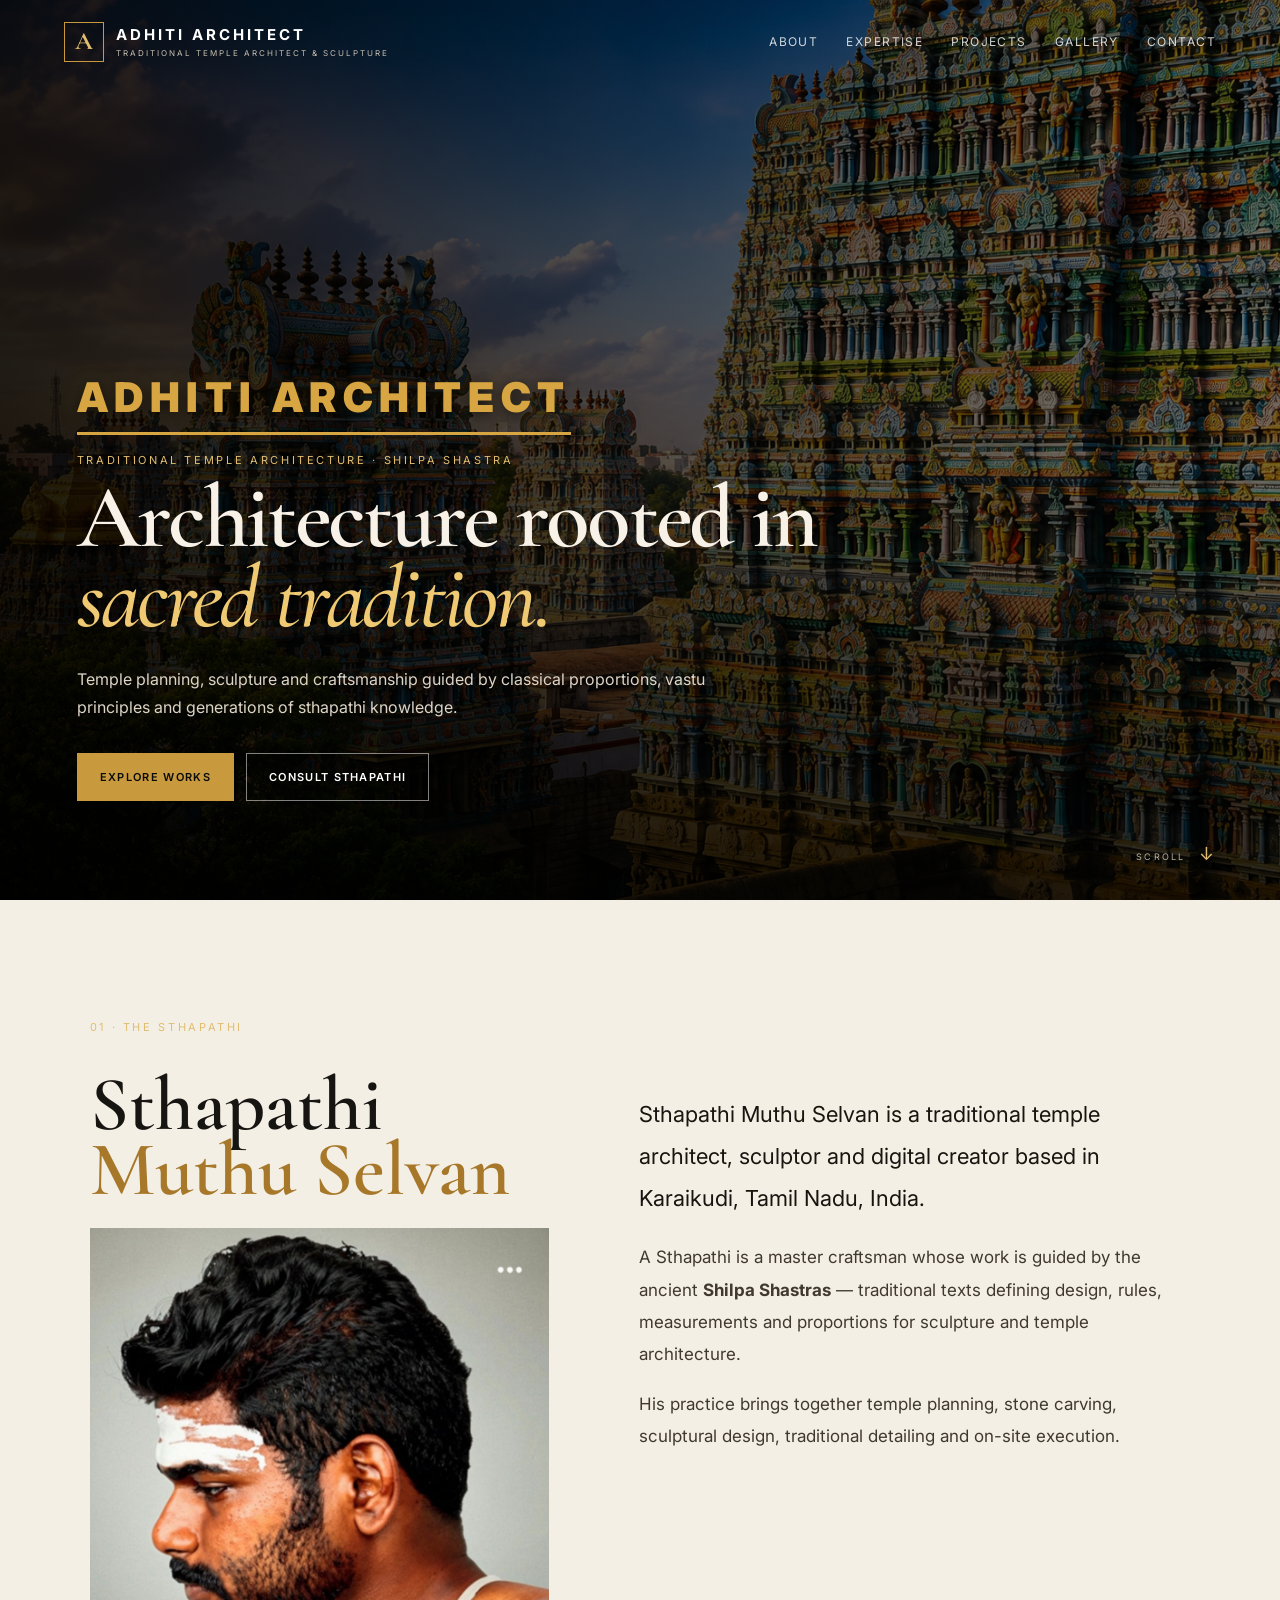
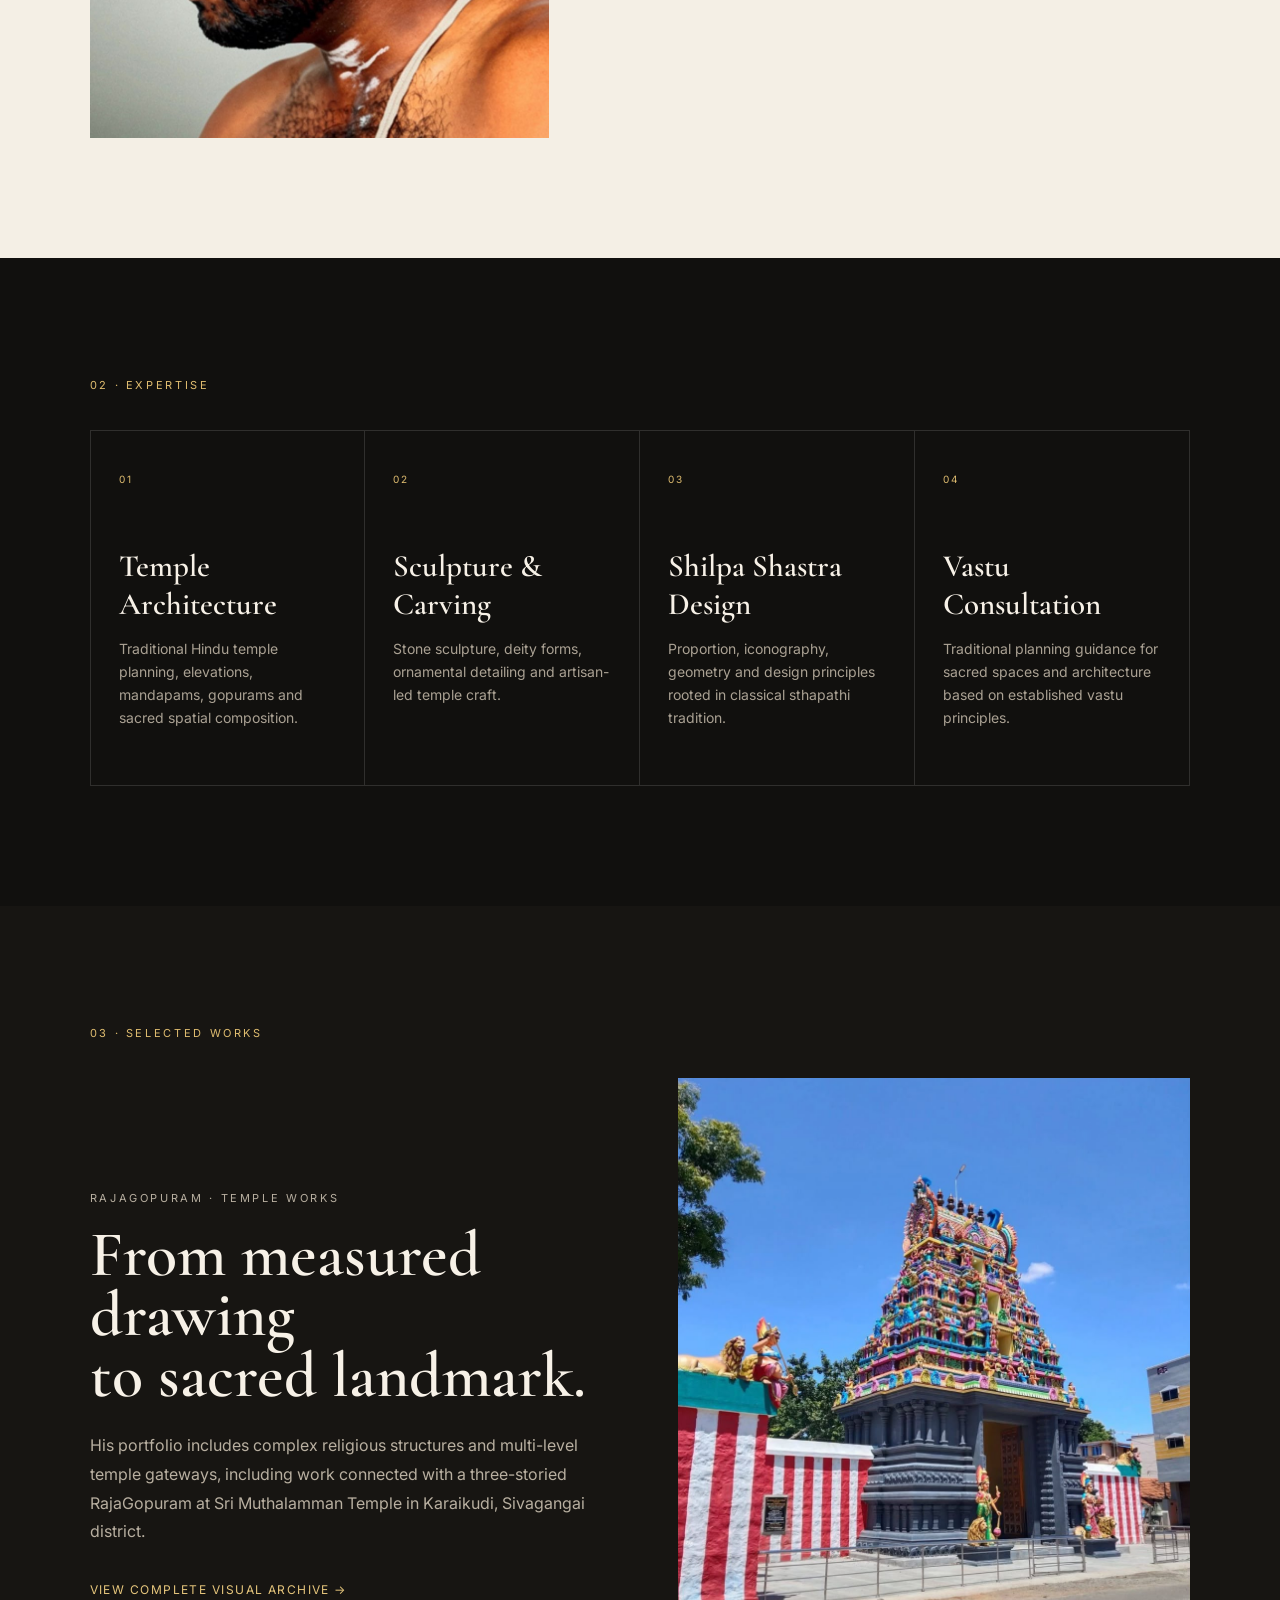
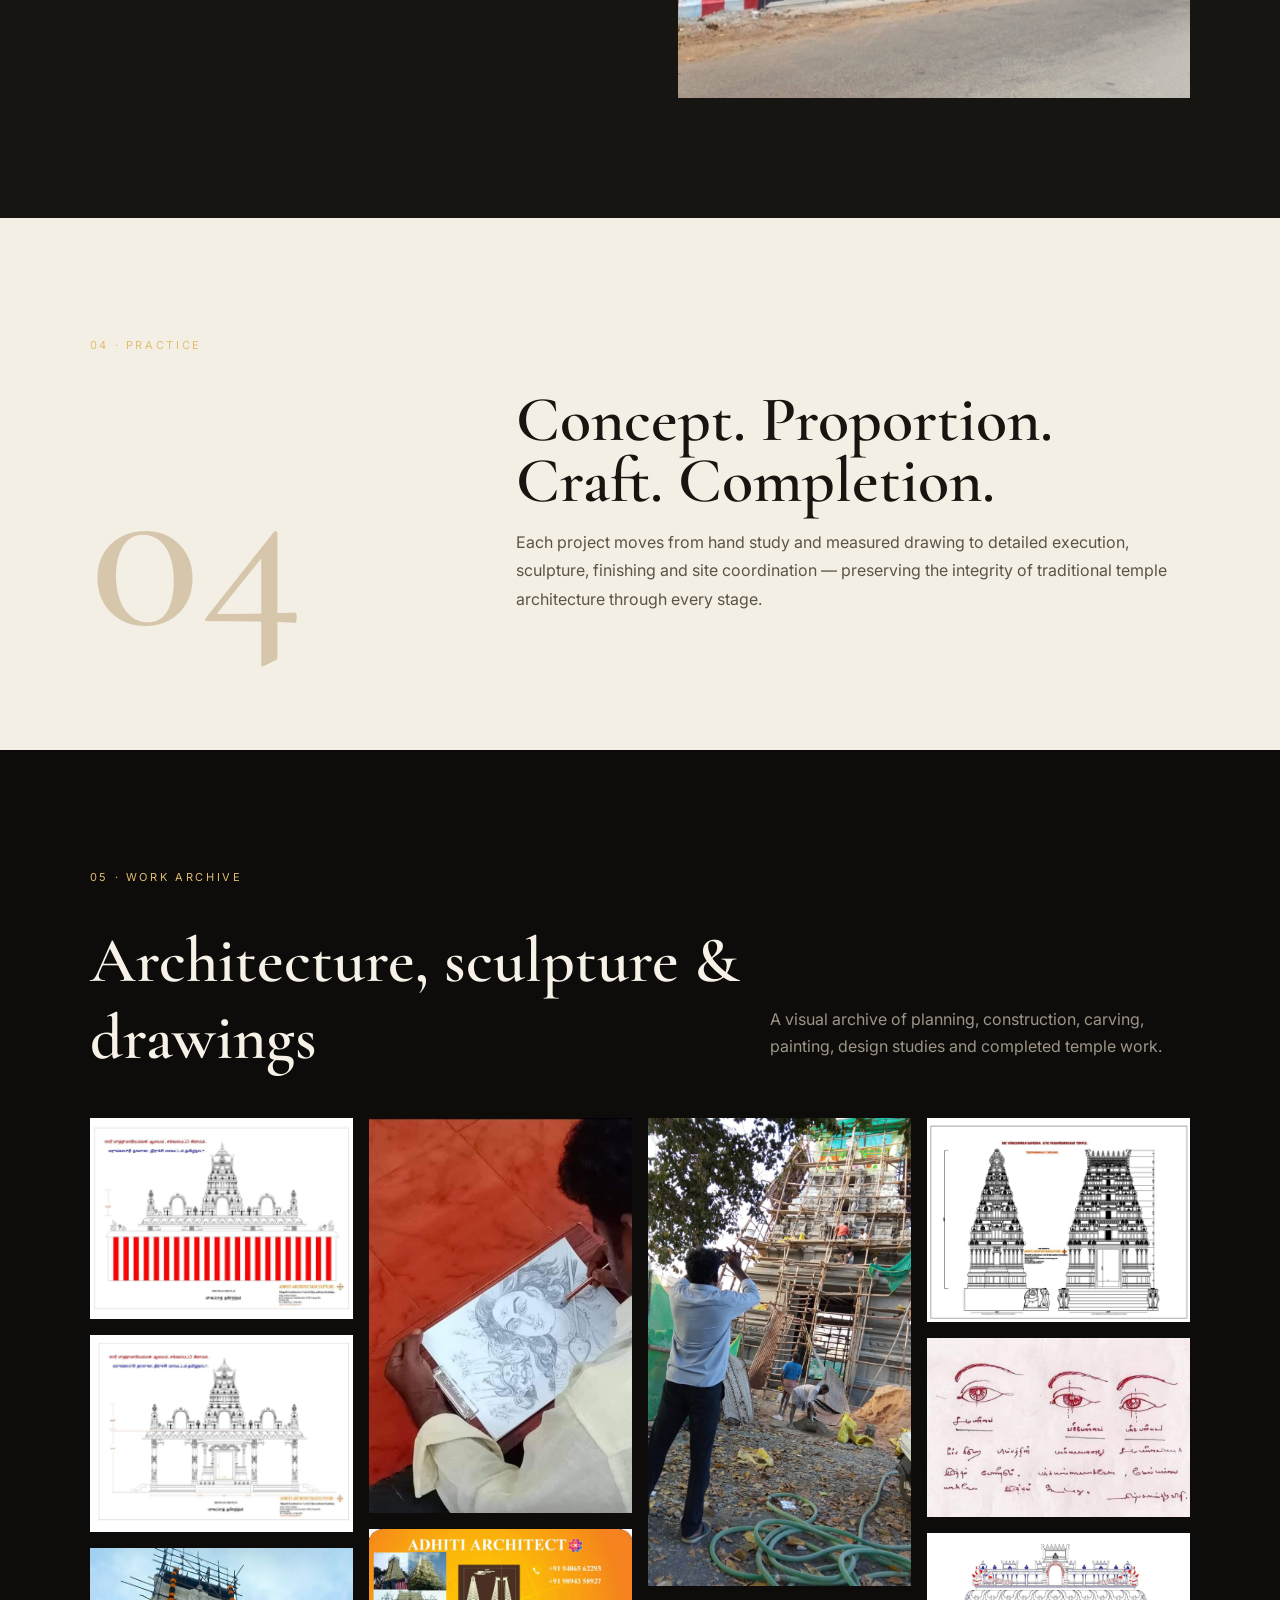
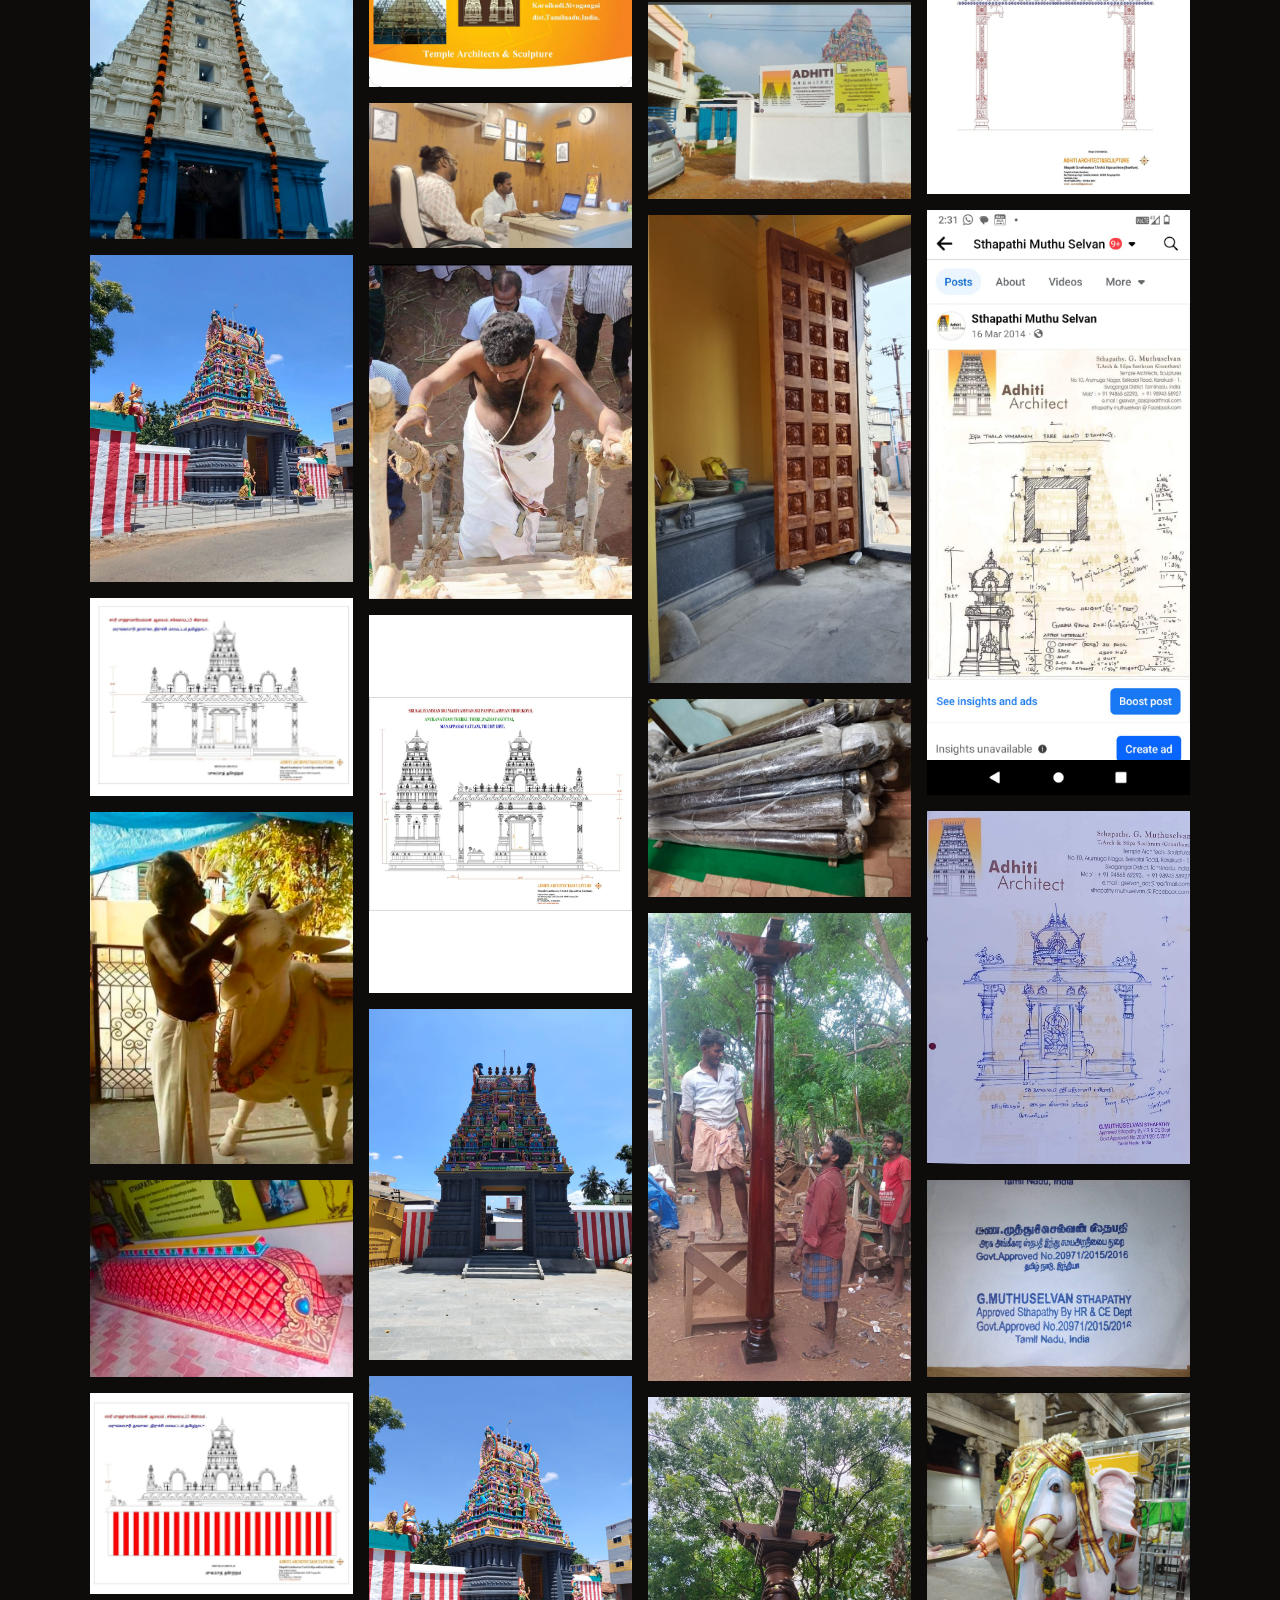
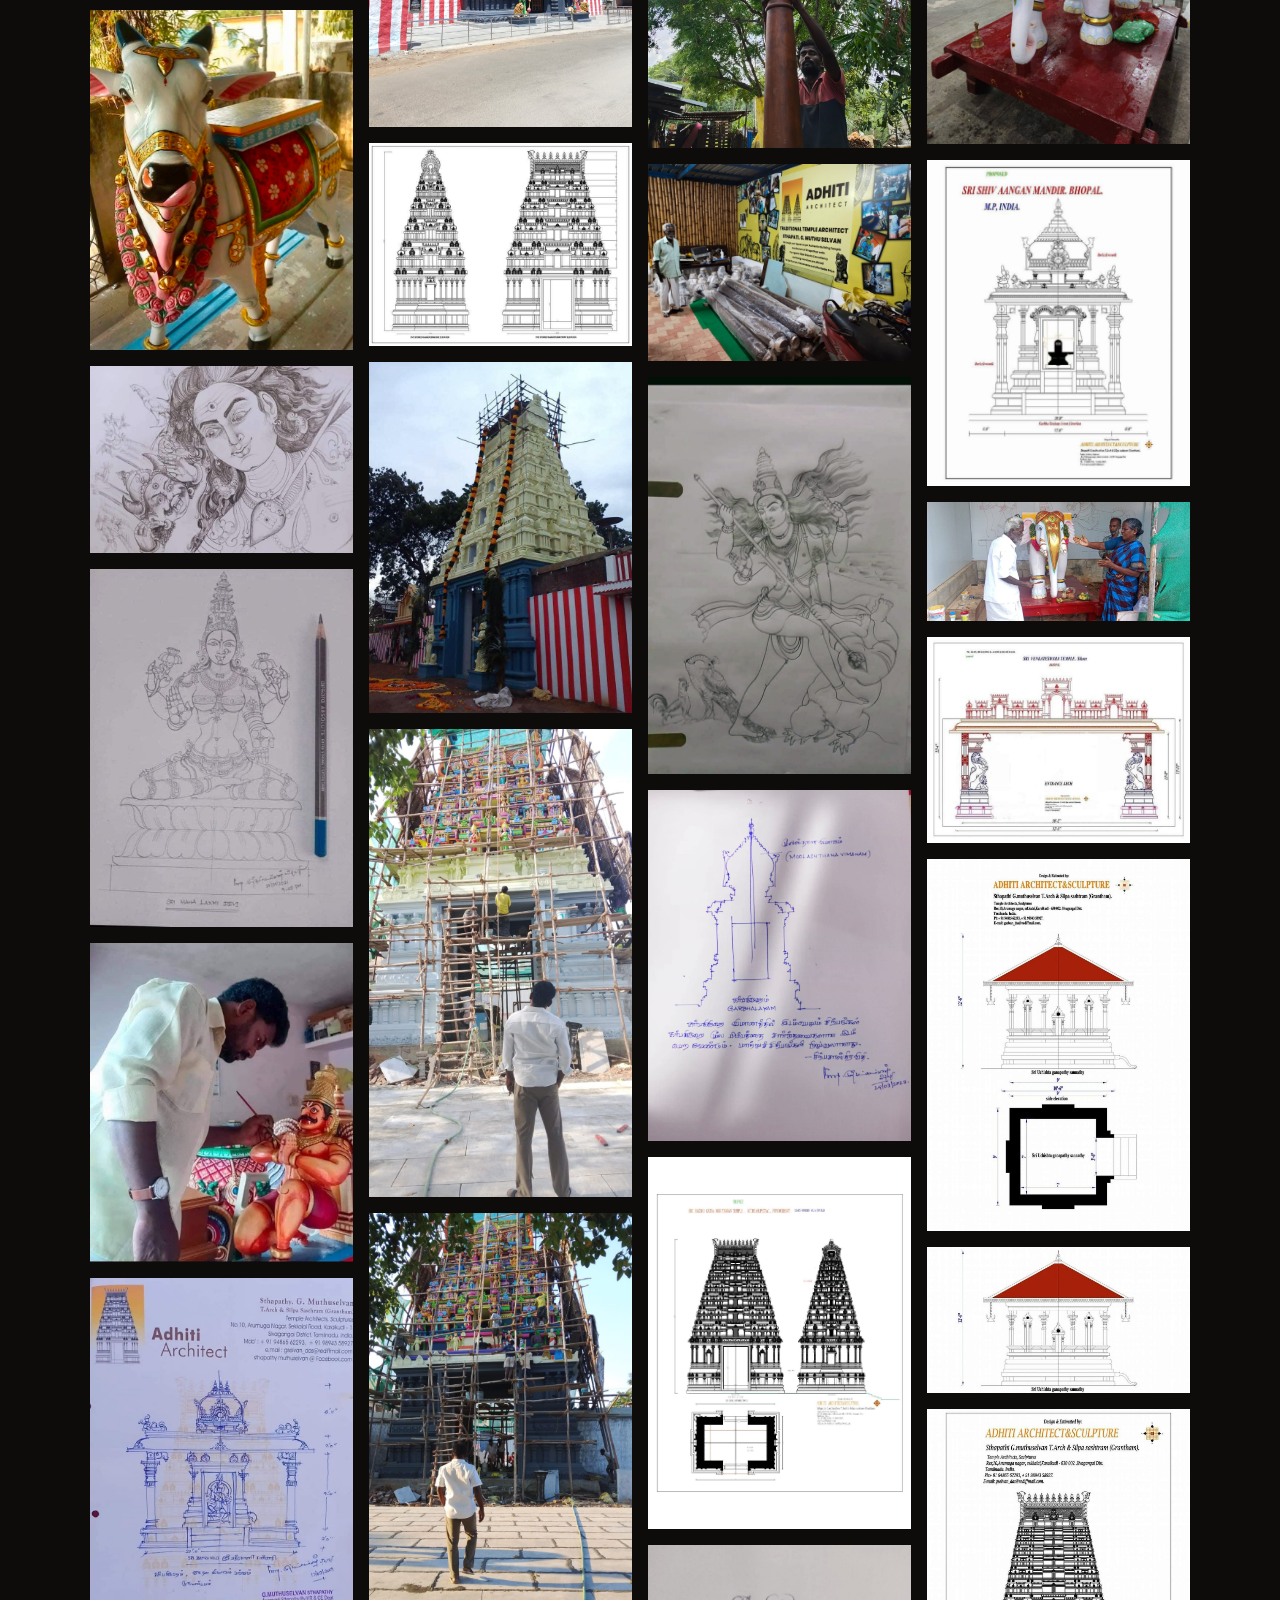
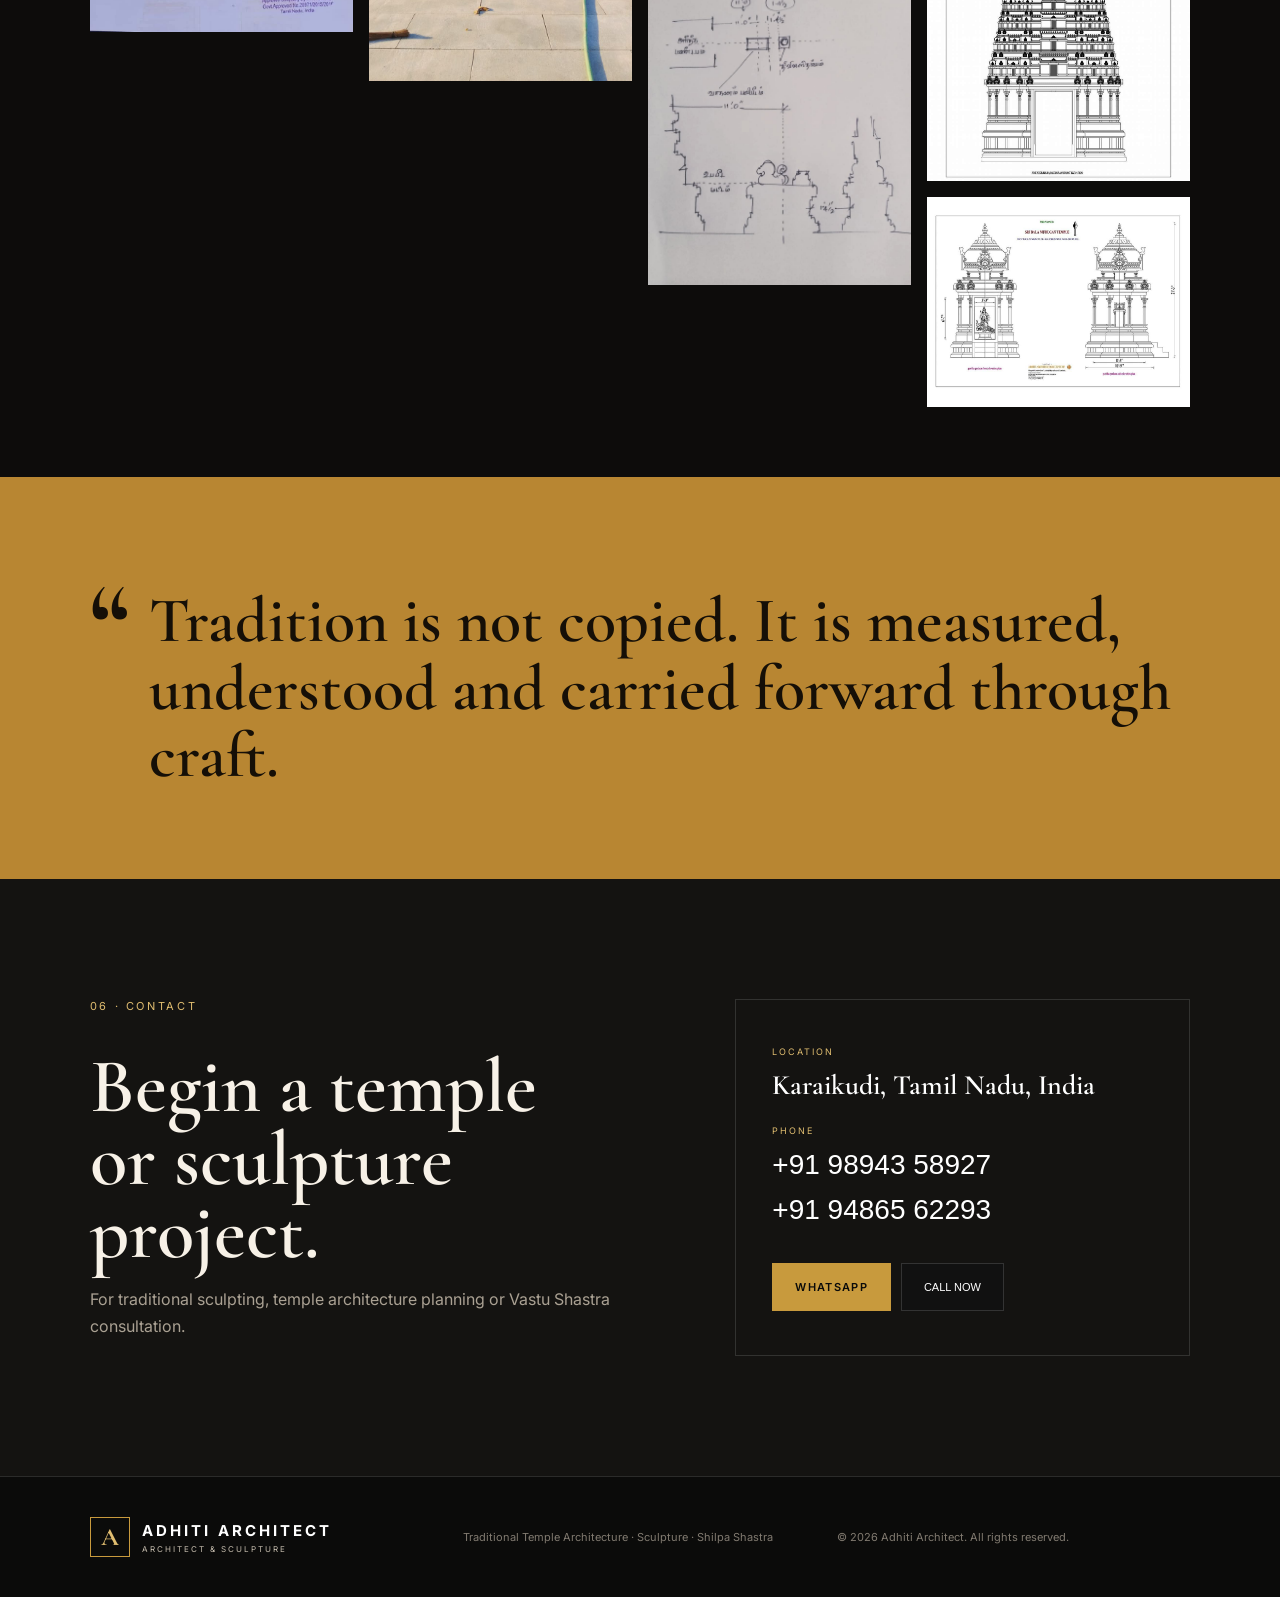
==== index.html @ 9173e00d "Update index.html" ====
<!DOCTYPE html>
<html lang="en">
<head><title>STHAPATHI MUTHUSELVAN | Traditional Temple Architect | Adhiti Architect</title>
  <meta charset="UTF-8" />
  <meta name="viewport" content="width=device-width, initial-scale=1.0" />
  <meta name="description" content="Sthapathi Muthu Selvan — traditional Hindu temple architecture, sculpture and Shilpa Shastra based design in Karaikudi, Tamil Nadu." />
  
  <link rel="preconnect" href="https://fonts.googleapis.com">
  <link rel="preconnect" href="https://fonts.gstatic.com" crossorigin>
  <link href="https://fonts.googleapis.com/css2?family=Cormorant+Garamond:wght@500;600;700&family=Inter:wght@400;500;600&display=swap" rel="stylesheet">
  <link rel="stylesheet" href="style.css" />
</head>
<body>
  <header class="nav" id="nav">
   <a class="brand" href="#home"><span class="brand-mark">A</span><span><b>ADHITI ARCHITECT</b><small>TRADITIONAL TEMPLE ARCHITECT & SCULPTURE</small></span></a>
    <button class="menu-btn" aria-label="Open menu">☰</button>
    <nav class="links">
      <a href="#about">About</a><a href="#expertise">Expertise</a><a href="#projects">Projects</a><a href="#gallery">Gallery</a><a href="#contact">Contact</a>
    </nav>
  </header>

  <main>
    <section class="hero" id="home">
      <div class="hero-shade"></div>
      <div class="hero-content reveal">
        <h1 class="hero-brand-title">ADHITI ARCHITECT</h1>
        <p class="eyebrow">Traditional Temple Architecture · Shilpa Shastra</p>
        <h1>Architecture rooted in<br><em>sacred tradition.</em></h1>
        <p class="hero-copy">Temple planning, sculpture and craftsmanship guided by classical proportions, vastu principles and generations of sthapathi knowledge.</p>
        <div class="hero-actions"><a class="btn gold" href="#projects">Explore Works</a><a class="btn ghost" href="#contact">Consult Sthapathi</a></div>
      </div>
      <div class="scroll">SCROLL <span>↓</span></div>
    </section>

    <section class="intro section" id="about">
      <div class="section-kicker">01 · The Sthapathi</div>
      <div class="intro-grid">
       <div>
  <h2>Sthapathi<br><span>Muthu Selvan</span></h2>
  <img class="sthapathi-photo" src="assets/images/muthu-selvan.jpg.jpeg" alt="Sthapathi Muthu Selvan">
</div>
        <div class="prose"><p>Sthapathi Muthu Selvan is a traditional temple architect, sculptor and digital creator based in Karaikudi, Tamil Nadu, India.</p><p>A Sthapathi is a master craftsman whose work is guided by the ancient <strong>Shilpa Shastras</strong> — traditional texts defining design, rules, measurements and proportions for sculpture and temple architecture.</p><p>His practice brings together temple planning, stone carving, sculptural design, traditional detailing and on-site execution.</p></div>
      </div>
    </section>

    <section class="expertise section" id="expertise">
      <div class="section-kicker">02 · Expertise</div>
      <div class="cards">
        <article><span>01</span><h3>Temple Architecture</h3><p>Traditional Hindu temple planning, elevations, mandapams, gopurams and sacred spatial composition.</p></article>
        <article><span>02</span><h3>Sculpture & Carving</h3><p>Stone sculpture, deity forms, ornamental detailing and artisan-led temple craft.</p></article>
        <article><span>03</span><h3>Shilpa Shastra Design</h3><p>Proportion, iconography, geometry and design principles rooted in classical sthapathi tradition.</p></article>
        <article><span>04</span><h3>Vastu Consultation</h3><p>Traditional planning guidance for sacred spaces and architecture based on established vastu principles.</p></article>
      </div>
    </section>

    <section class="featured section" id="projects">
      <div class="section-kicker">03 · Selected Works</div>
      <div class="feature-grid">
        <div class="feature-copy reveal"><p class="tag">RAJAGOPURAM · TEMPLE WORKS</p><h2>From measured drawing<br>to sacred landmark.</h2><p>His portfolio includes complex religious structures and multi-level temple gateways, including work connected with a three-storied RajaGopuram at Sri Muthalamman Temple in Karaikudi, Sivagangai district.</p><a href="#gallery" class="text-link">View complete visual archive →</a></div>
        <div class="feature-image reveal">
  <img src="assets/images/work/WhatsApp%20Image%202026-08-15%20at%2010.54.47%20AM.jpeg"
       alt="Completed temple gopuram project"
       loading="lazy">
</div>
      </div>
    </section>

    <section class="process section">
      <div class="section-kicker">04 · Practice</div>
      <div class="process-grid">
        <div class="big-number">04</div>
        <div><h2>Concept. Proportion.<br>Craft. Completion.</h2><p>Each project moves from hand study and measured drawing to detailed execution, sculpture, finishing and site coordination — preserving the integrity of traditional temple architecture through every stage.</p></div>
      </div>
    </section>

    <section class="gallery section" id="gallery">
      <div class="gallery-head"><div><div class="section-kicker">05 · Work Archive</div><h2>Architecture, sculpture & drawings</h2></div><p>A visual archive of planning, construction, carving, painting, design studies and completed temple work.</p></div>

      <div class="masonry" id="galleryGrid"></div>
    </section>

    <section class="quote section"><div class="quote-inner"><span>“</span><p>Tradition is not copied. It is measured, understood and carried forward through craft.</p></div></section>

    <section class="contact section" id="contact">
      <div class="contact-grid">
        <div><div class="section-kicker">06 · Contact</div><h2>Begin a temple<br>or sculpture project.</h2><p>For traditional sculpting, temple architecture planning or Vastu Shastra consultation.</p></div>
        <div class="contact-card"><small>LOCATION</small><strong>Karaikudi, Tamil Nadu, India</strong><small>PHONE</small><a href="tel:+919894358927">+91 98943 58927</a><a href="tel:+919486562293">+91 94865 62293</a><div class="contact-actions"><a class="btn gold" href="https://wa.me/919894358927" target="_blank" rel="noopener">WhatsApp</a><a class="btn dark" href="tel:+919894358927">Call Now</a></div></div>
      </div>
    </section>
  </main>

  <footer><div class="brand footer-brand"><span class="brand-mark">A</span><span><b>ADHITI ARCHITECT</b><small>ARCHITECT & SCULPTURE</small></span></div><p>Traditional Temple Architecture · Sculpture · Shilpa Shastra</p><p>© <span id="year"></span> Adhiti Architect. All rights reserved.</p></footer>

  <div class="lightbox" id="lightbox"><button aria-label="Close">×</button><img alt="Expanded project image"></div>
  <script src="custom-images.js"></script>
  <script src="script.js"></script>
</body>
</html>
---- style.css ----
:root{--ink:#0b0b0a;--paper:#f4efe5;--gold:#c89a3d;--gold2:#e0bd70;--muted:#a9a08f;--line:rgba(255,255,255,.13)}*{box-sizing:border-box}html{scroll-behavior:smooth}body{margin:0;background:var(--ink);color:#f7f1e7;font-family:Inter,Arial,sans-serif}.nav{position:fixed;z-index:50;top:0;left:0;right:0;height:84px;display:flex;align-items:center;justify-content:space-between;padding:0 5vw;border-bottom:1px solid transparent;transition:.35s}.nav.scrolled{height:70px;background:rgba(8,8,7,.92);backdrop-filter:blur(14px);border-color:var(--line)}.brand{display:flex;gap:12px;align-items:center;text-decoration:none;color:white}.brand-mark{display:grid;place-items:center;width:40px;height:40px;border:1px solid var(--gold);color:var(--gold2);font:700 25px/1 'Cormorant Garamond',serif}.brand b{display:block;letter-spacing:.2em;font-size:15px}.brand small{display:block;font-size:8px;letter-spacing:.25em;color:#c7beaf;margin-top:4px}.links{display:flex;gap:28px}.links a{color:white;text-decoration:none;font-size:12px;letter-spacing:.12em;text-transform:uppercase;opacity:.8}.links a:hover{color:var(--gold2);opacity:1}.menu-btn{display:none;background:none;border:0;color:#fff;font-size:24px}.hero{height:100vh;min-height:680px;position:relative;display:flex;align-items:flex-end;background:url('assets/images/hero-temple.png') center 45%/cover no-repeat}.hero-shade{position:absolute;inset:0;background:linear-gradient(90deg,rgba(0,0,0,.78) 0%,rgba(0,0,0,.42) 48%,rgba(0,0,0,.12) 100%),linear-gradient(0deg,rgba(0,0,0,.65),transparent 45%)}.hero-content{position:relative;z-index:2;width:min(860px,90%);margin:0 0 11vh 6vw}.eyebrow,.section-kicker,.tag{font-size:11px;letter-spacing:.24em;text-transform:uppercase;color:var(--gold2)}h1,h2,h3{font-family:'Cormorant Garamond',Georgia,serif;margin:0;font-weight:600}h1{font-size:clamp(56px,7vw,112px);line-height:.9;letter-spacing:-.03em}h1 em{font-weight:500;color:#f0c973} .hero-copy{max-width:680px;color:#ddd4c7;font-size:16px;line-height:1.75;margin:26px 0 32px}.hero-actions{display:flex;gap:12px;flex-wrap:wrap}.btn{display:inline-flex;align-items:center;justify-content:center;min-height:48px;padding:0 22px;text-decoration:none;text-transform:uppercase;letter-spacing:.12em;font-size:11px;font-weight:600;border:1px solid transparent}.gold{background:var(--gold);color:#0b0b0a}.ghost{border-color:rgba(255,255,255,.5);color:white}.dark{background:#111;color:white;border-color:#333}.scroll{position:absolute;z-index:2;right:5vw;bottom:4vh;font-size:9px;letter-spacing:.25em;color:#b9b0a1}.scroll span{color:var(--gold2);font-size:18px;margin-left:8px}.section{padding:120px 7vw}.section-kicker{margin-bottom:38px}.intro{background:var(--paper);color:#171512}.intro-grid{display:grid;grid-template-columns:1fr 1.2fr;gap:7vw}.intro h2{font-size:clamp(50px,6vw,92px);line-height:.85}.intro h2 span{color:#a7782a}.prose{font-size:17px;line-height:1.9;color:#40392f}.prose p:first-child{font-size:22px;color:#18140f}.expertise{background:#11100e}.cards{display:grid;grid-template-columns:repeat(4,1fr);border:1px solid var(--line)}.cards article{padding:36px 28px 42px;border-right:1px solid var(--line);min-height:275px}.cards article:last-child{border-right:0}.cards span{font-size:10px;color:var(--gold2);letter-spacing:.2em}.cards h3{font-size:31px;margin:60px 0 14px}.cards p{color:#aaa193;line-height:1.65;font-size:14px}.featured{background:#171512}.feature-grid{display:grid;grid-template-columns:1fr 1fr;align-items:center;gap:6vw}.feature-copy h2{font-size:clamp(48px,5vw,76px);line-height:.95;margin:16px 0 24px}.feature-copy p{color:#b8afa0;line-height:1.8;max-width:580px}.text-link{display:inline-block;color:#e6c67c;text-decoration:none;margin-top:20px;font-size:12px;letter-spacing:.12em;text-transform:uppercase}.feature-image img{display:block;width:100%;height:620px;object-fit:cover}.process{background:var(--paper);color:#181511}.process-grid{display:grid;grid-template-columns:.7fr 1.3fr;align-items:end;gap:5vw}.big-number{font:500 clamp(140px,18vw,320px)/.7 'Cormorant Garamond',serif;color:#d6c7ac}.process h2{font-size:clamp(48px,5vw,78px);line-height:.95}.process p{font-size:16px;line-height:1.8;color:#5c5347;max-width:720px}.gallery{background:#0d0c0b;padding-bottom:70px}.gallery-head{display:flex;justify-content:space-between;align-items:end;gap:30px;margin-bottom:42px}.gallery-head h2{font-size:clamp(42px,5vw,72px)}.gallery-head>p{max-width:420px;color:#9e9587;line-height:1.7}.masonry{columns:4 260px;column-gap:16px}.tile{position:relative;margin:0 0 16px;break-inside:avoid;overflow:hidden;background:#1b1916;cursor:zoom-in}.tile img{width:100%;display:block;transition:transform .5s,filter .5s}.tile:hover img{transform:scale(1.03);filter:brightness(.82)}.tile::after{content:'VIEW';position:absolute;left:18px;bottom:16px;font-size:9px;letter-spacing:.2em;color:white;opacity:0;transition:.3s}.tile:hover::after{opacity:1}.quote{background:#b88632;color:#150f07;padding-top:90px;padding-bottom:90px}.quote-inner{max-width:1100px;margin:auto;display:flex;gap:20px;align-items:flex-start}.quote span{font:700 110px/1 'Cormorant Garamond',serif}.quote p{font:600 clamp(36px,5vw,72px)/1.05 'Cormorant Garamond',serif;margin:20px 0 0}.contact{background:#141311}.contact-grid{display:grid;grid-template-columns:1.1fr .9fr;gap:7vw}.contact h2{font-size:clamp(48px,6vw,84px);line-height:.95}.contact p{color:#aaa193;line-height:1.7}.contact-card{border:1px solid var(--line);padding:36px;display:flex;flex-direction:column;gap:12px}.contact-card small{font-size:9px;letter-spacing:.22em;color:var(--gold2);margin-top:10px}.contact-card strong,.contact-card a:not(.btn){font:600 28px/1.2 'Cormorant Garamond',serif;color:white;text-decoration:none}.contact-actions{display:flex;gap:10px;margin-top:24px;flex-wrap:wrap}footer{padding:40px 7vw;border-top:1px solid var(--line);display:grid;grid-template-columns:1fr 1fr 1fr;align-items:center;gap:20px;color:#817a70;font-size:11px}.footer-brand{color:white}.lightbox{position:fixed;inset:0;z-index:100;background:rgba(0,0,0,.95);display:none;align-items:center;justify-content:center;padding:5vh 5vw}.lightbox.open{display:flex}.lightbox img{max-width:94vw;max-height:90vh;object-fit:contain}.lightbox button{position:absolute;right:25px;top:15px;background:0;border:0;color:#fff;font-size:40px;cursor:pointer}.reveal{opacity:0;transform:translateY(24px);transition:.8s ease}.reveal.in{opacity:1;transform:none}@media(max-width:900px){.links{display:none;position:absolute;top:70px;left:0;right:0;background:#0c0b0a;padding:24px 6vw;flex-direction:column}.links.open{display:flex}.menu-btn{display:block}.hero-content{margin-bottom:12vh}.intro-grid,.feature-grid,.process-grid,.contact-grid{grid-template-columns:1fr}.cards{grid-template-columns:1fr 1fr}.cards article:nth-child(2){border-right:0}.feature-image img{height:500px}.gallery-head{display:block}.gallery-head>p{margin-top:18px}footer{grid-template-columns:1fr;text-align:left}}@media(max-width:580px){.section{padding:88px 6vw}.nav{padding:0 6vw}.hero{min-height:640px;background-position:center}.hero-content{margin-left:6vw}.hero-copy{font-size:14px}.cards{grid-template-columns:1fr}.cards article{border-right:0;border-bottom:1px solid var(--line);min-height:220px}.cards h3{margin-top:36px}.feature-image img{height:420px}.masonry{columns:2 140px}.contact-card strong,.contact-card a:not(.btn){font-size:23px}}

/* Easy gallery photo uploader */
.gallery-upload-panel{margin:0 0 28px;padding:22px;border:1px solid rgba(190,145,64,.3);background:rgba(255,255,255,.03);display:flex;gap:20px;align-items:center;flex-wrap:wrap}
.gallery-upload-panel p{margin:0;max-width:760px;font-size:13px;line-height:1.6;opacity:.72}
.gallery-upload-panel code{color:#d7ad62}
.upload-btn{cursor:pointer;white-space:nowrap}
.hero {
  background-image:
    linear-gradient(rgba(0,0,0,.45), rgba(0,0,0,.45)),
    url("assets/images/a_wide_ultra_detailed_architectural_scene_of_a_so.png") !important;

  background-size: cover !important;
  background-position: center !important;
  background-repeat: no-repeat !important;
}
.hero-content .hero-brand-title {
  display: block !important;

  font-family: Inter, Arial, sans-serif !important;
  font-size: clamp(30px, 3.2vw, 52px) !important;
  font-weight: 900 !important;

  line-height: 1 !important;
  letter-spacing: 0.16em !important;

  color: #d7a642 !important;

  margin: 0 0 18px 0 !important;
  padding: 0 0 14px 0 !important;

  width: fit-content !important;

  border-bottom: 3px solid #d7a642 !important;

  text-transform: uppercase !important;

  text-shadow:
    0 3px 15px rgba(0,0,0,.8),
    0 0 25px rgba(215,166,66,.20) !important;
}
.sthapathi-photo {
    display: block;
    width: 100%;
    max-width: 660px;
    height: 510px;
    object-fit: cover;
    object-position: center 25%;
    margin-top: 25px;
    border-radius: 0;
}
.contact-card a[href^="tel:"] {
    font-family: Arial, sans-serif !important;
    font-style: normal !important;
    font-weight: 500 !important;
    letter-spacing: 0 !important;
}
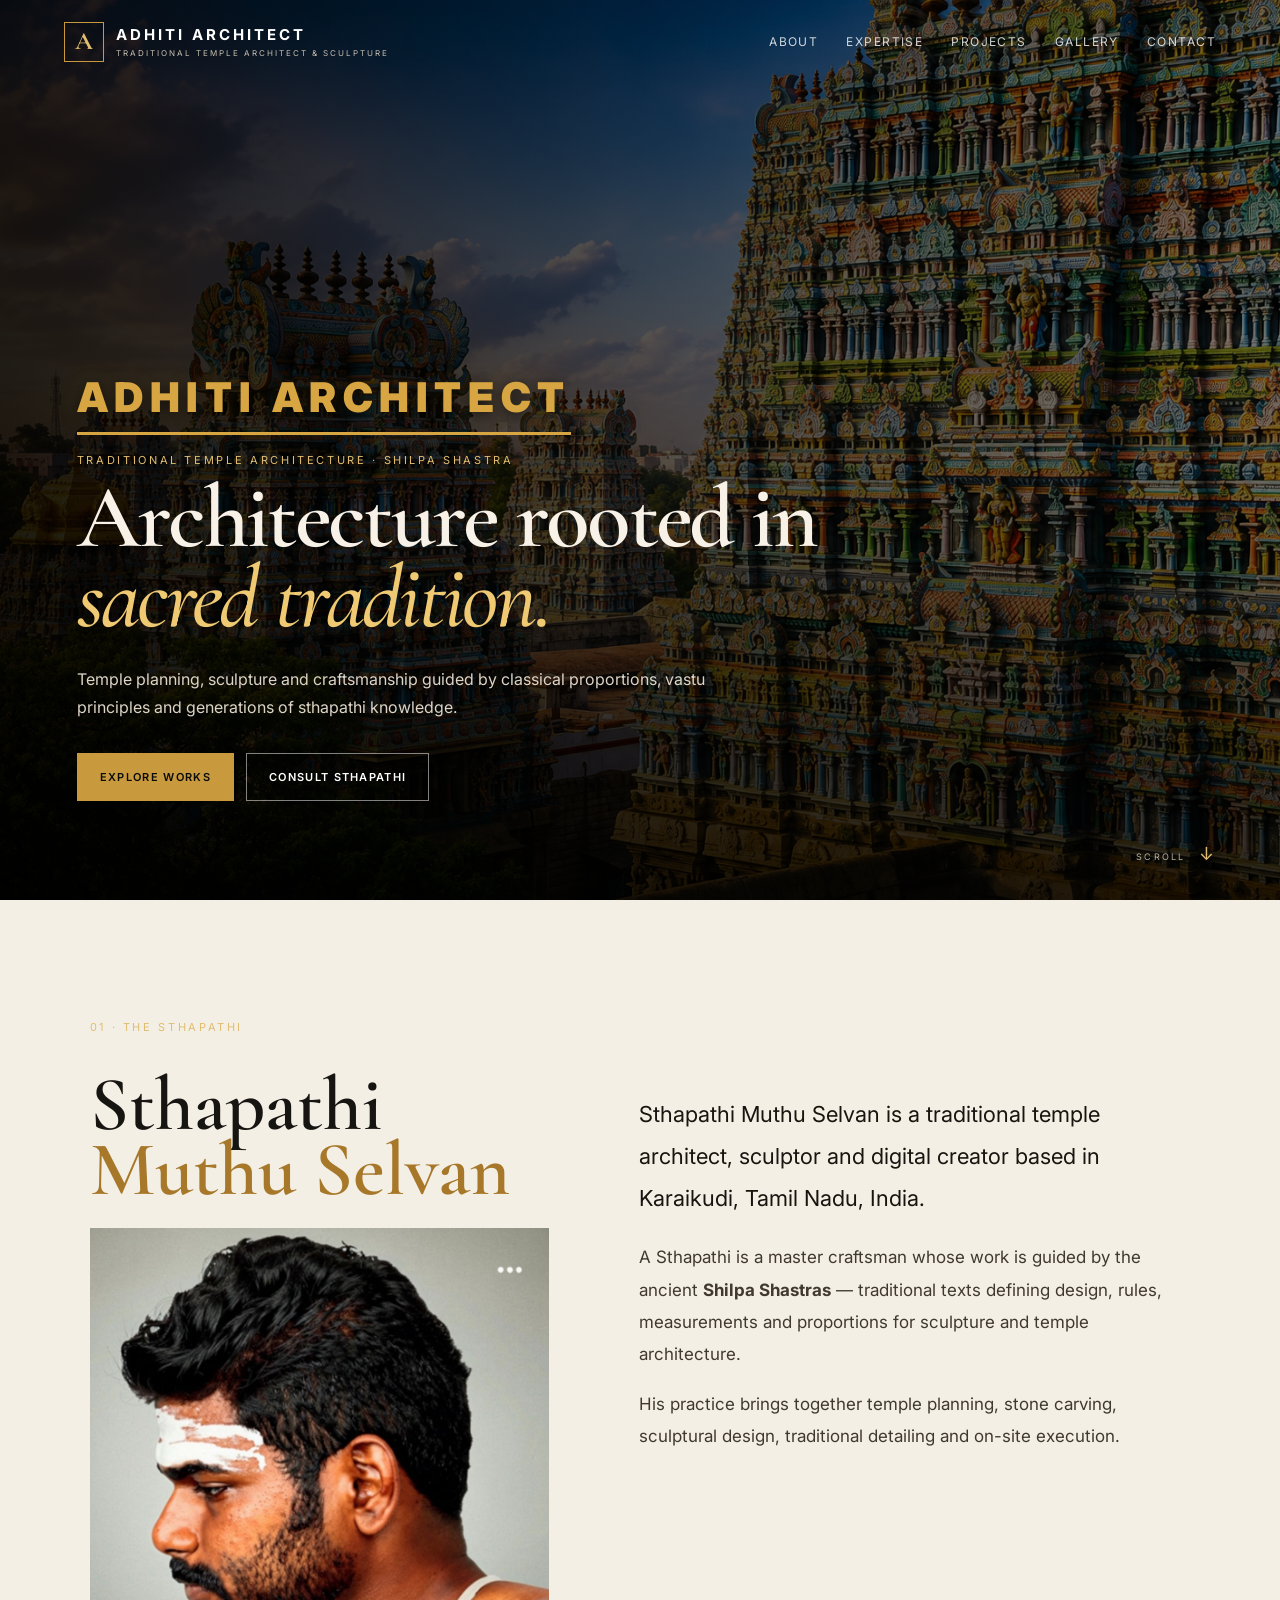
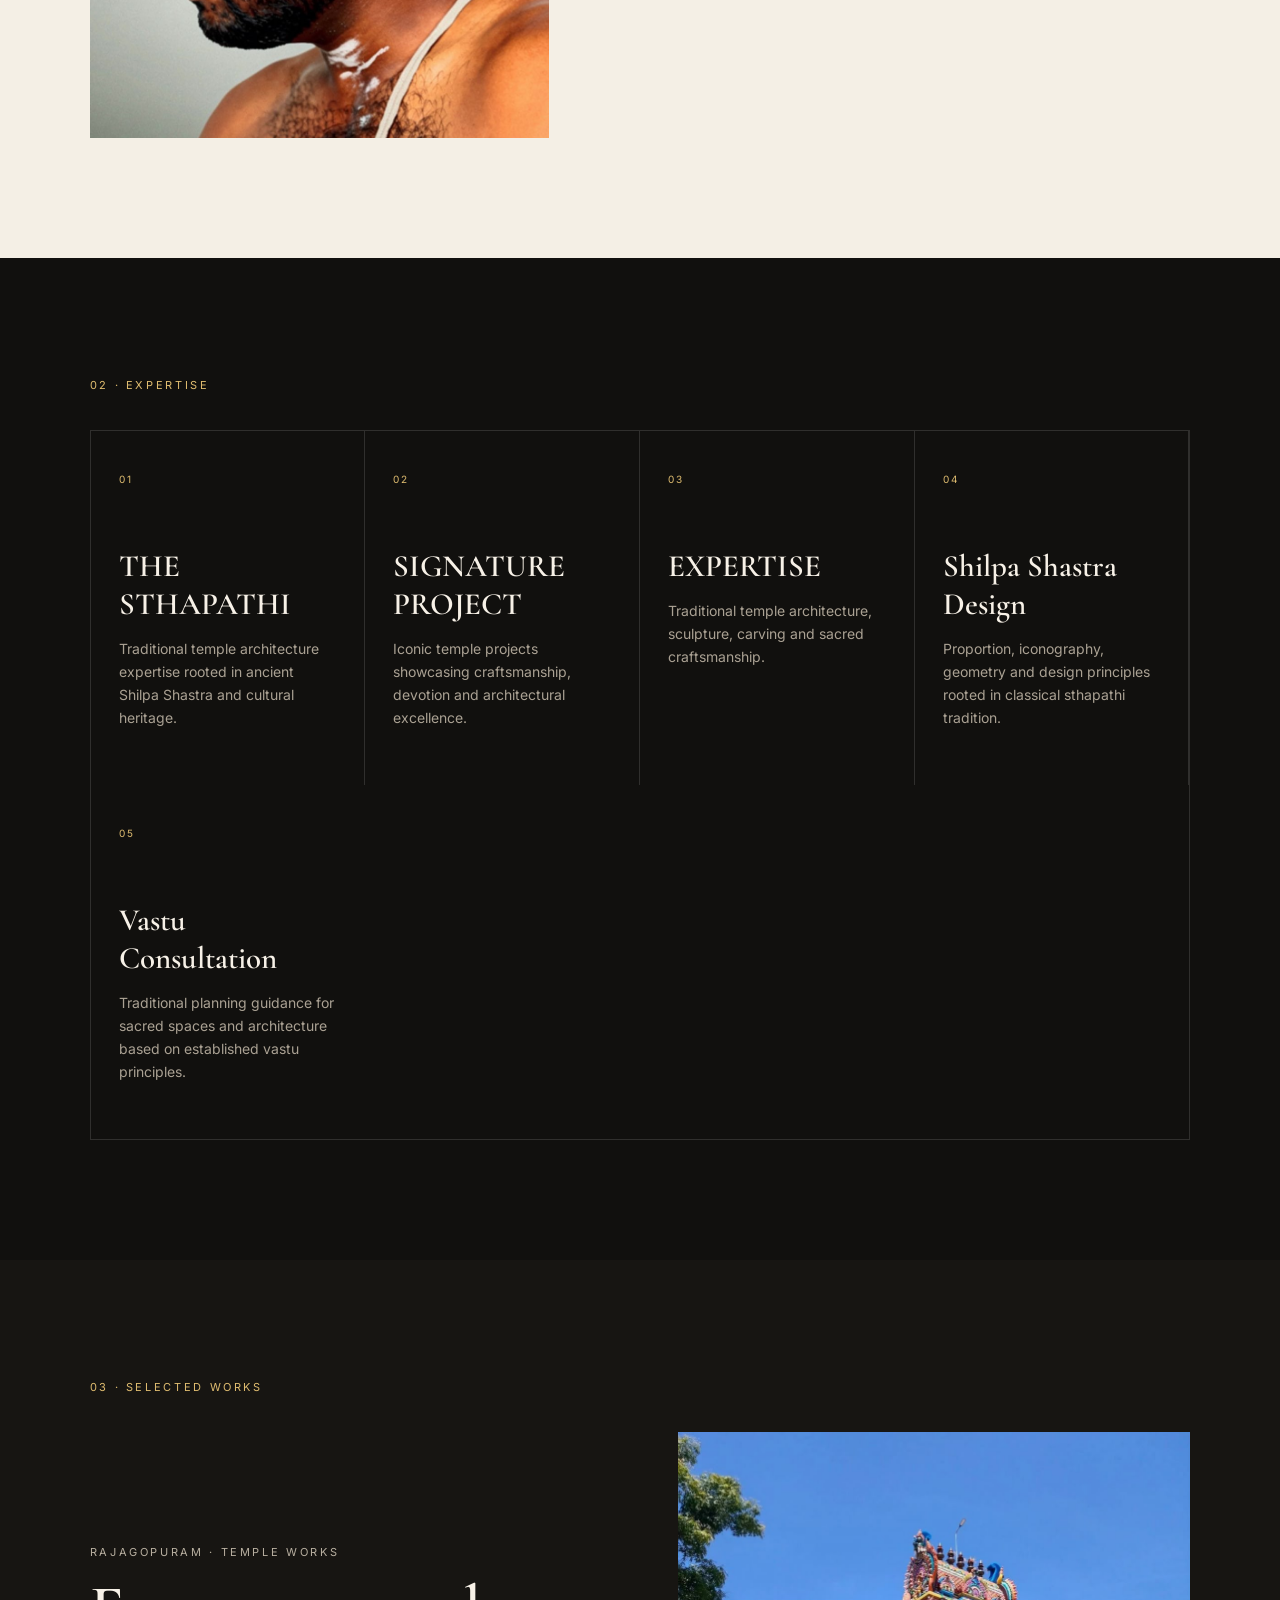
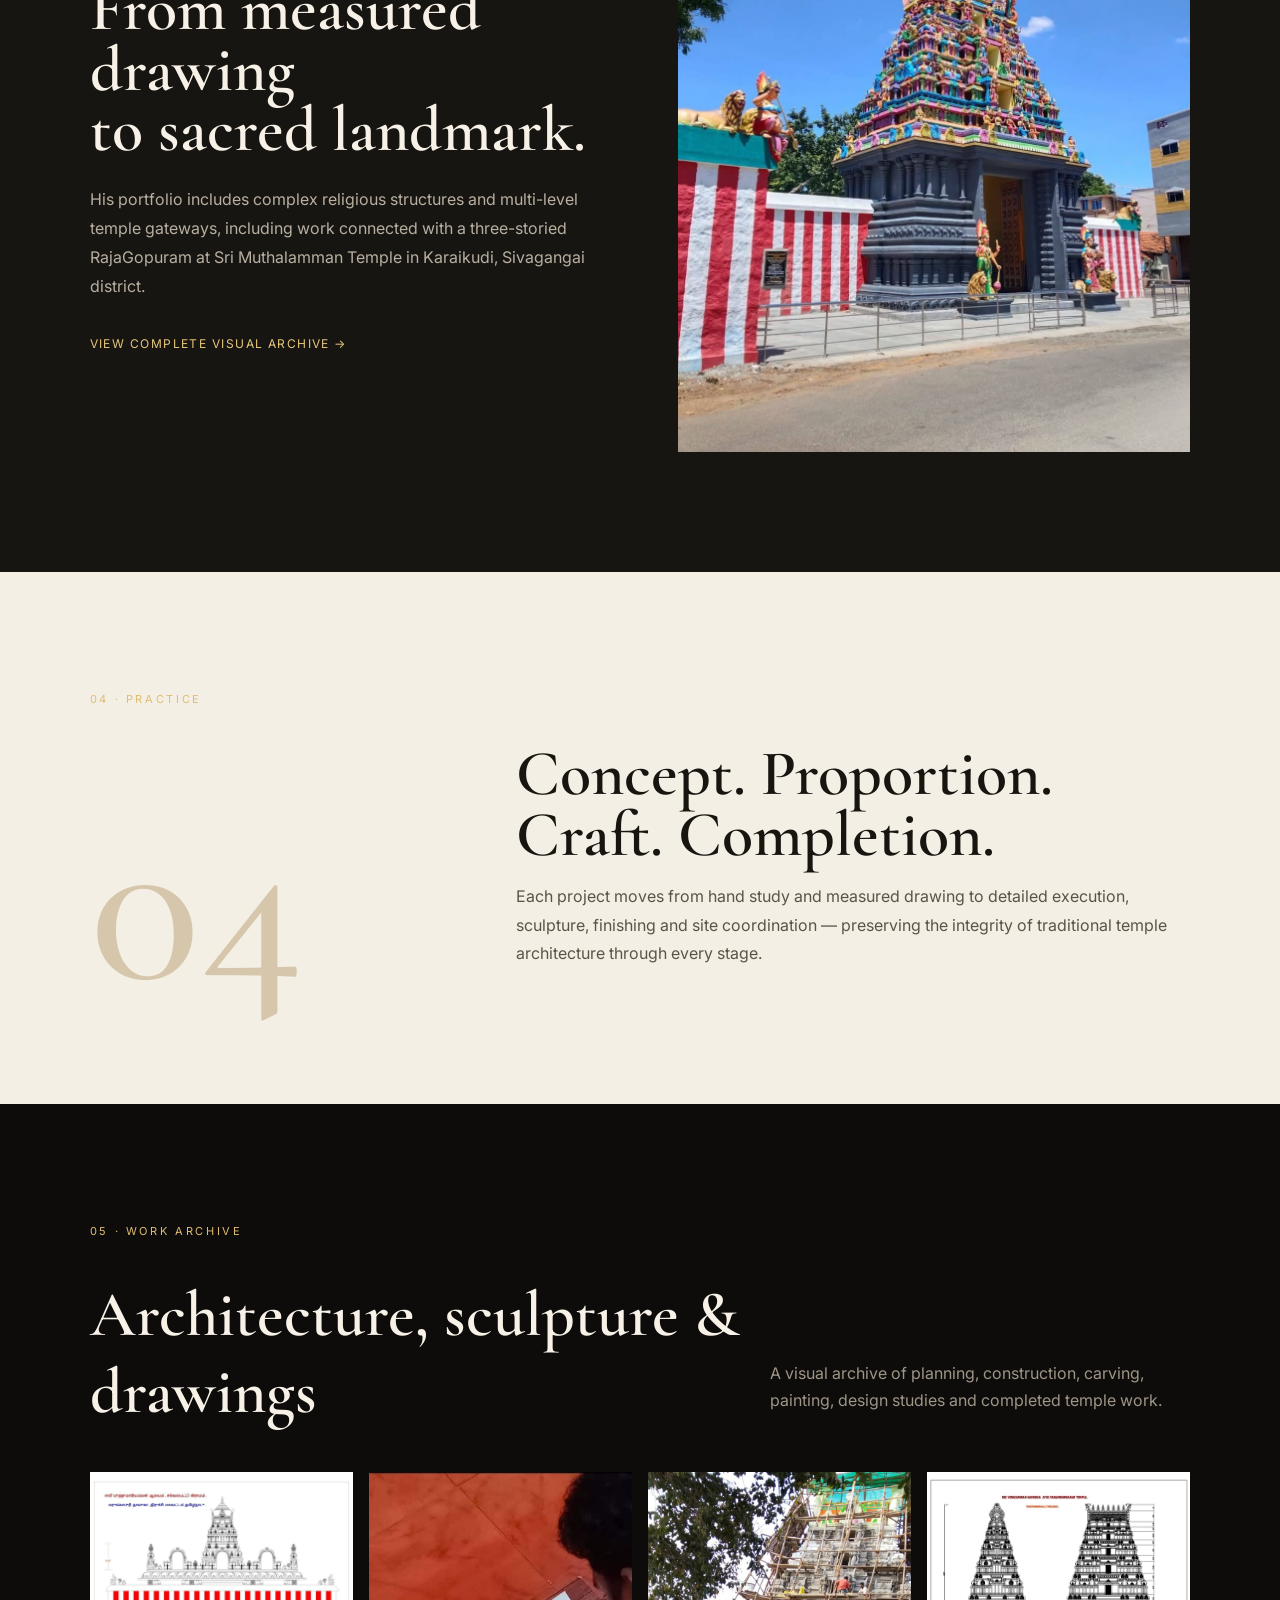
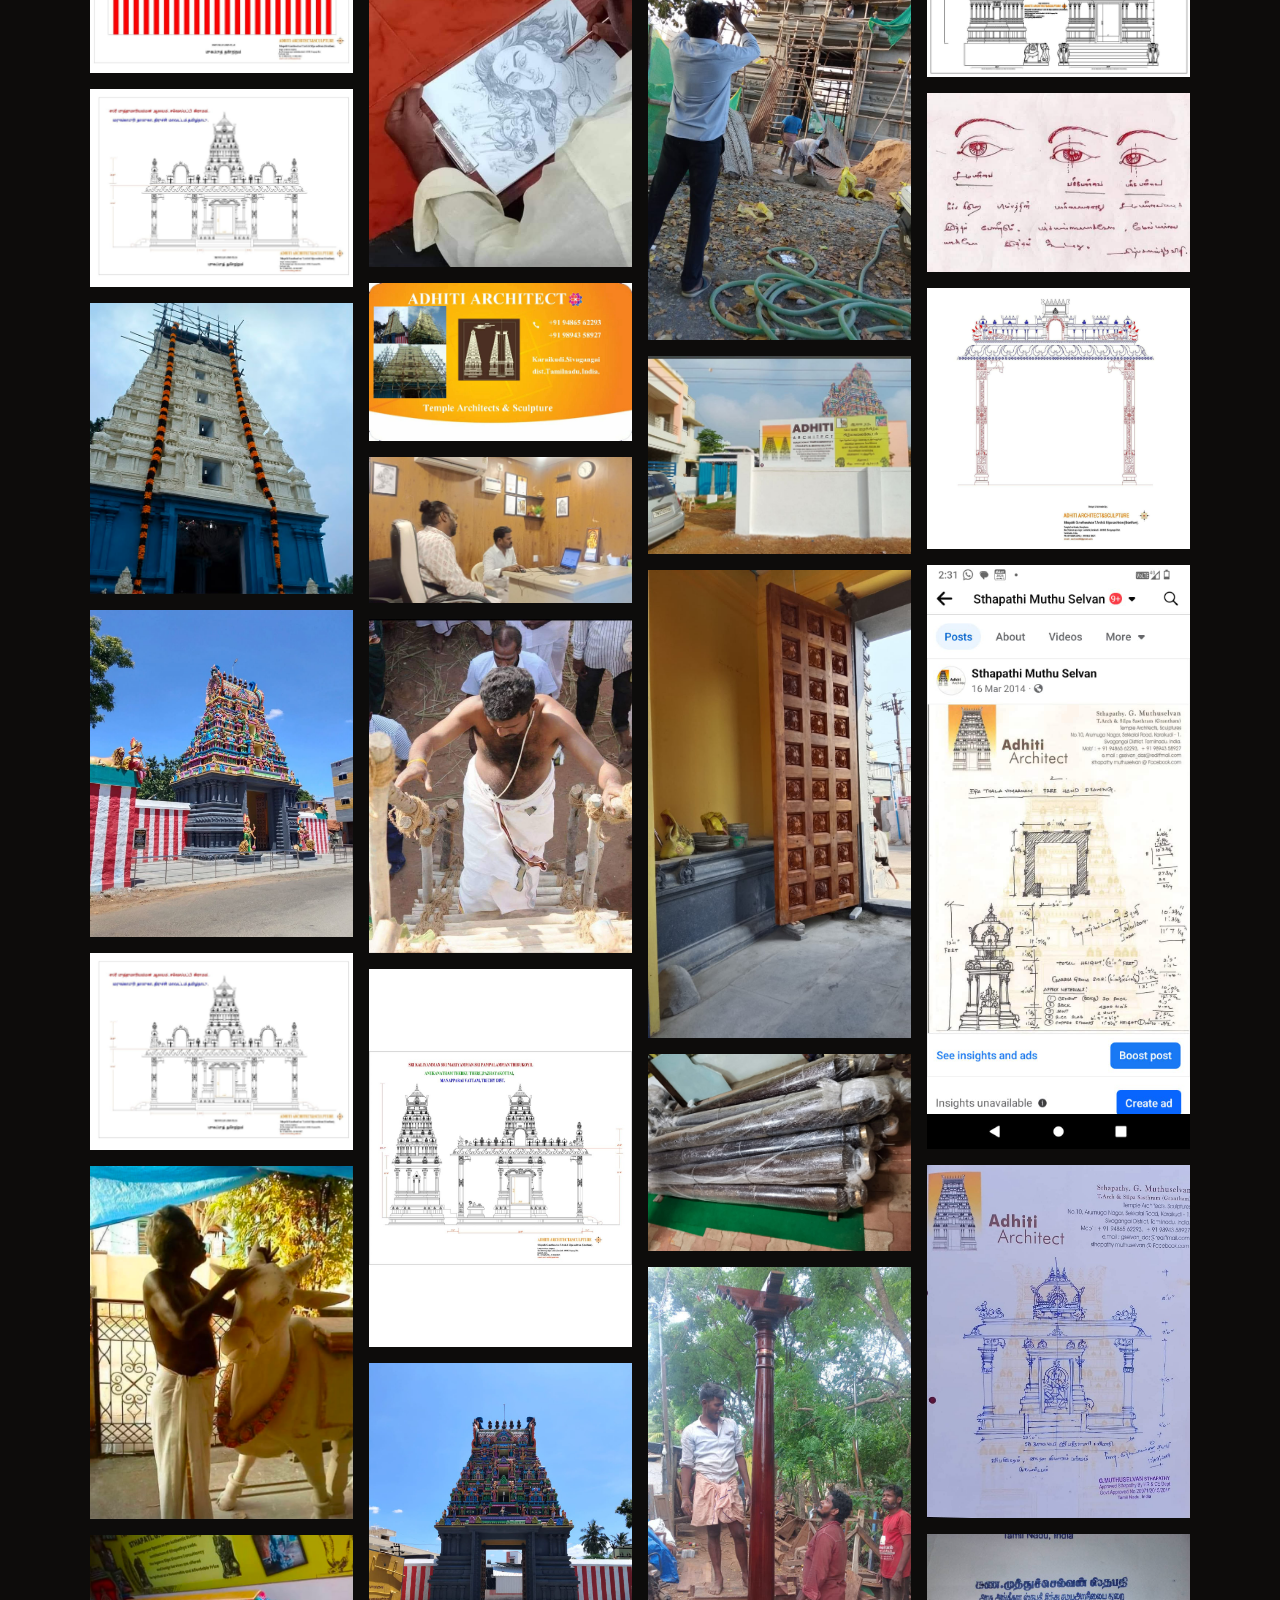
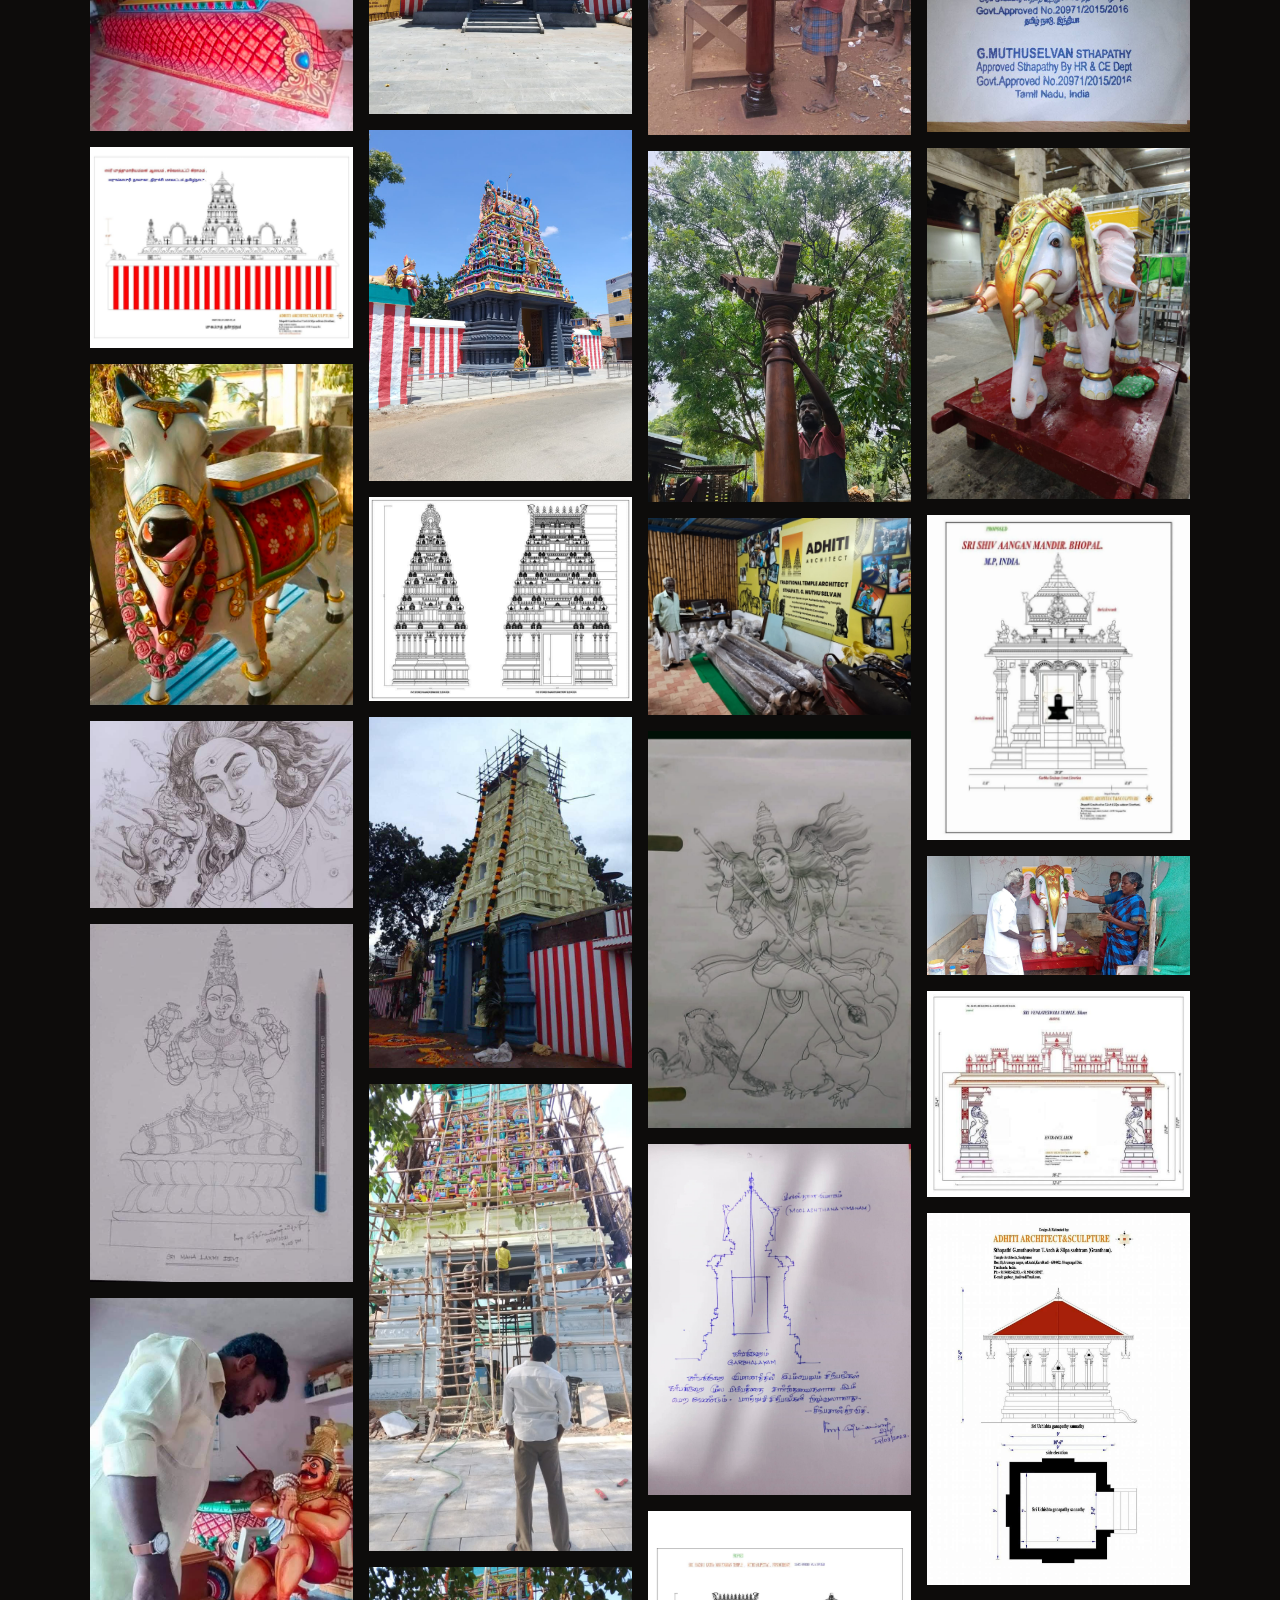
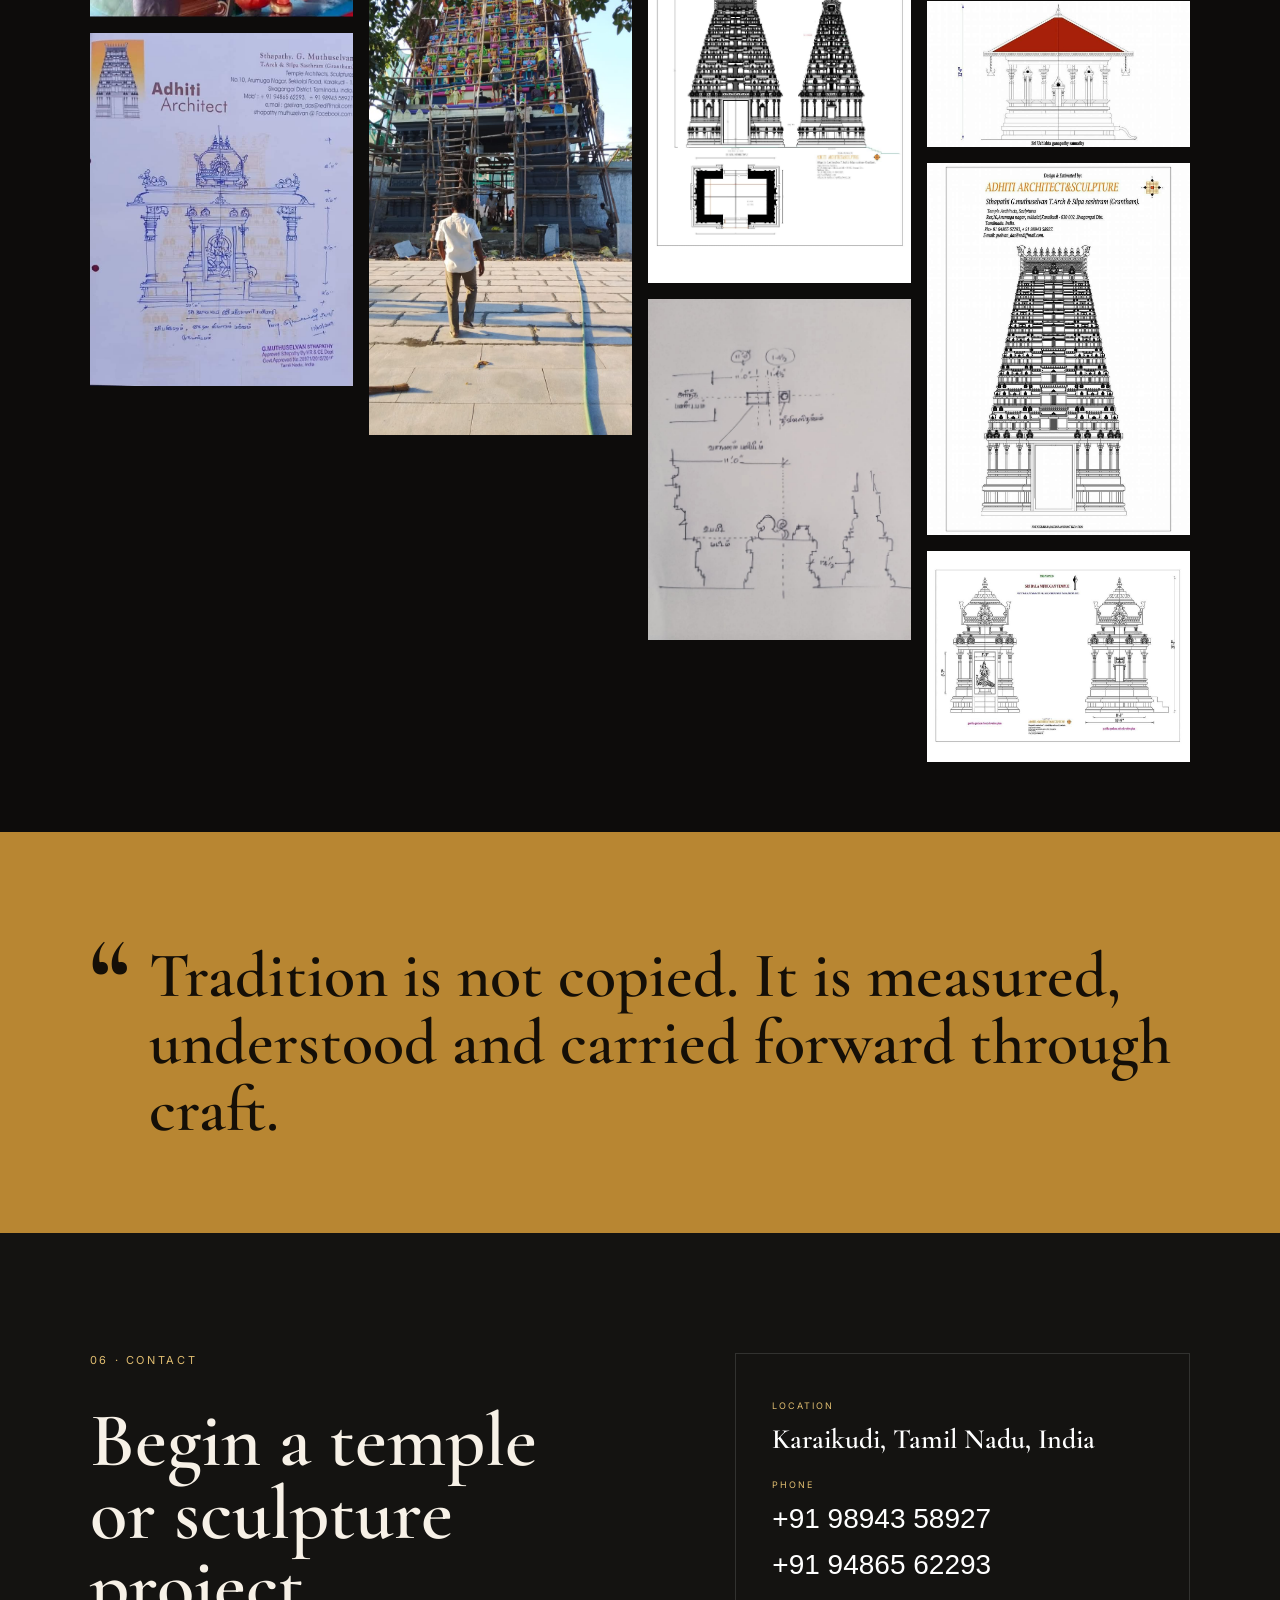
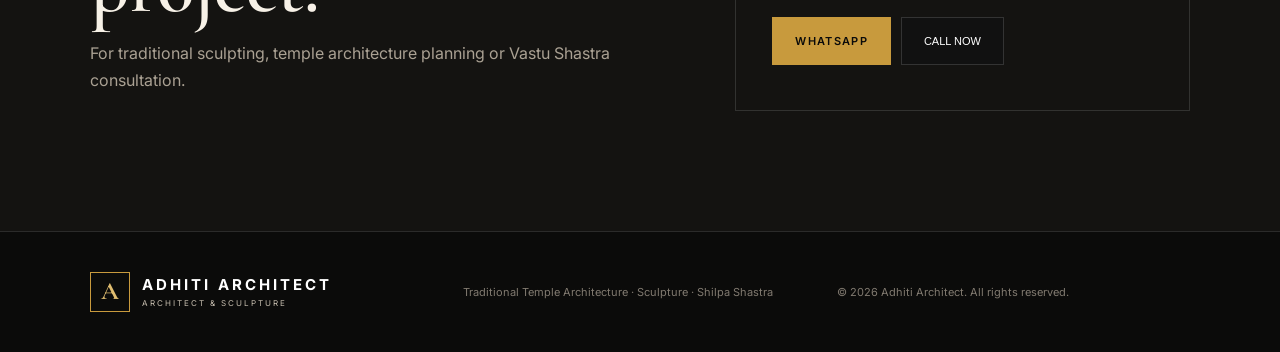
==== commit 2490c9eb: "Update index.html" ====
--- a/index.html
+++ b/index.html
@@ -44,14 +44,40 @@
     </section>
 
     <section class="expertise section" id="expertise">
-      <div class="section-kicker">02 · Expertise</div>
-      <div class="cards">
-        <article><span>01</span><h3>Temple Architecture</h3><p>Traditional Hindu temple planning, elevations, mandapams, gopurams and sacred spatial composition.</p></article>
-        <article><span>02</span><h3>Sculpture & Carving</h3><p>Stone sculpture, deity forms, ornamental detailing and artisan-led temple craft.</p></article>
-        <article><span>03</span><h3>Shilpa Shastra Design</h3><p>Proportion, iconography, geometry and design principles rooted in classical sthapathi tradition.</p></article>
-        <article><span>04</span><h3>Vastu Consultation</h3><p>Traditional planning guidance for sacred spaces and architecture based on established vastu principles.</p></article>
-      </div>
-    </section>
+  <div class="section-kicker">02 · Expertise</div>
+
+  <div class="cards">
+    <article>
+      <span>01</span>
+      <h3>THE STHAPATHI</h3>
+      <p>Traditional temple architecture expertise rooted in ancient Shilpa Shastra and cultural heritage.</p>
+    </article>
+
+    <article>
+      <span>02</span>
+      <h3>SIGNATURE PROJECT</h3>
+      <p>Iconic temple projects showcasing craftsmanship, devotion and architectural excellence.</p>
+    </article>
+
+    <article>
+      <span>03</span>
+      <h3>EXPERTISE</h3>
+      <p>Traditional temple architecture, sculpture, carving and sacred craftsmanship.</p>
+    </article>
+
+    <article>
+      <span>04</span>
+      <h3>Shilpa Shastra Design</h3>
+      <p>Proportion, iconography, geometry and design principles rooted in classical sthapathi tradition.</p>
+    </article>
+
+    <article>
+      <span>05</span>
+      <h3>Vastu Consultation</h3>
+      <p>Traditional planning guidance for sacred spaces and architecture based on established vastu principles.</p>
+    </article>
+  </div>
+</section>
 
     <section class="featured section" id="projects">
       <div class="section-kicker">03 · Selected Works</div>
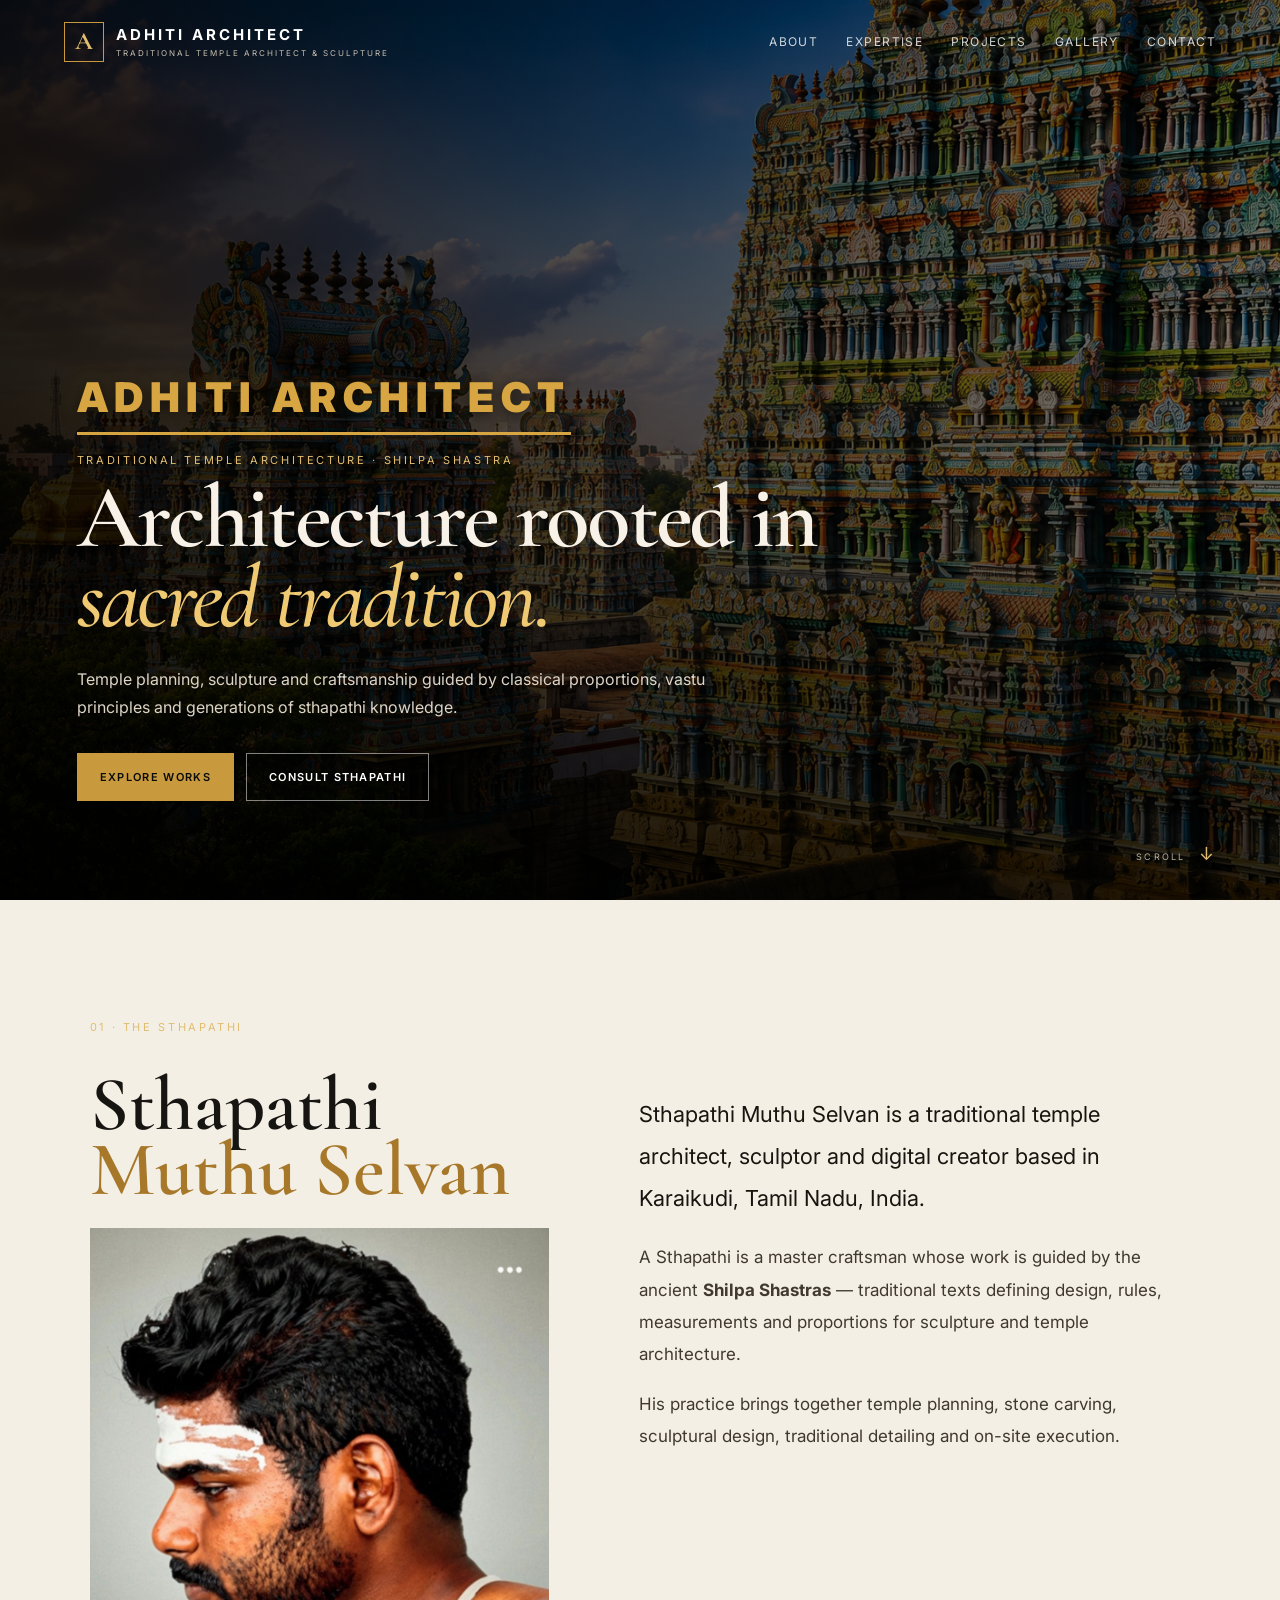
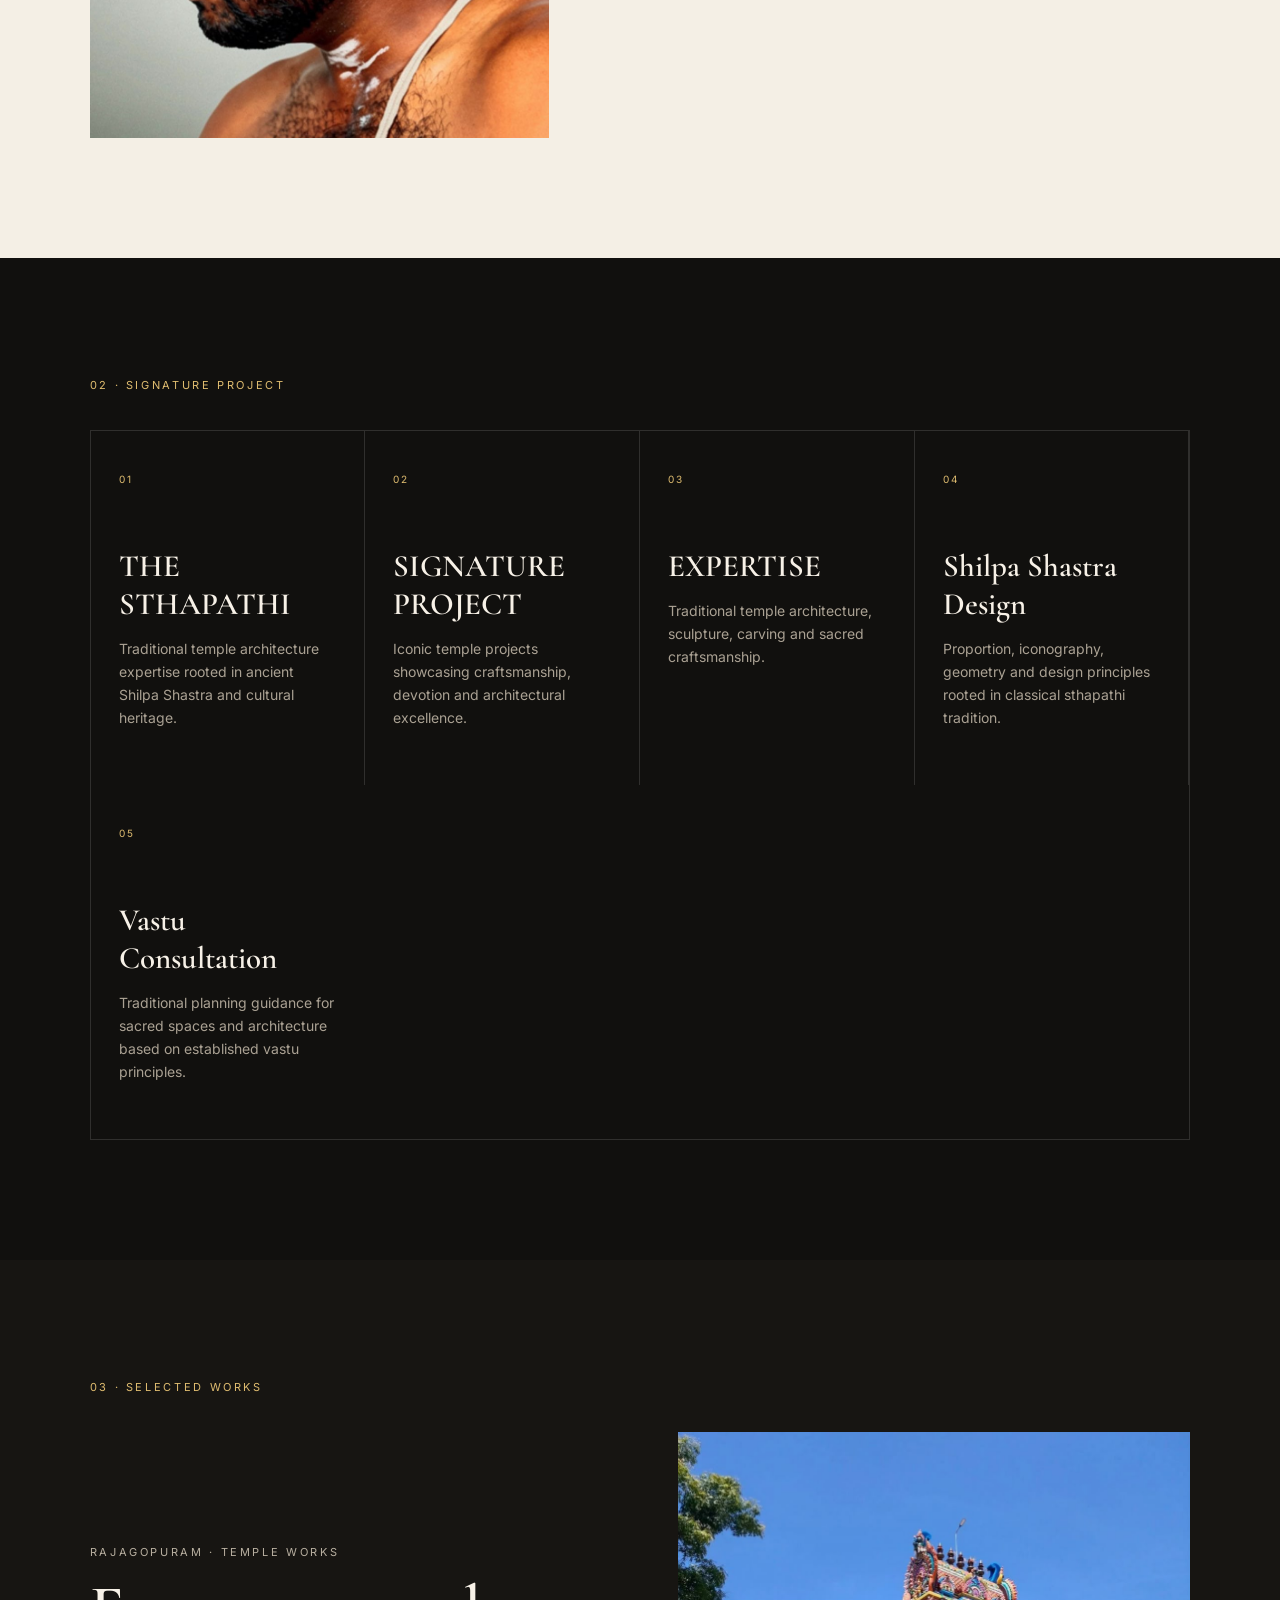
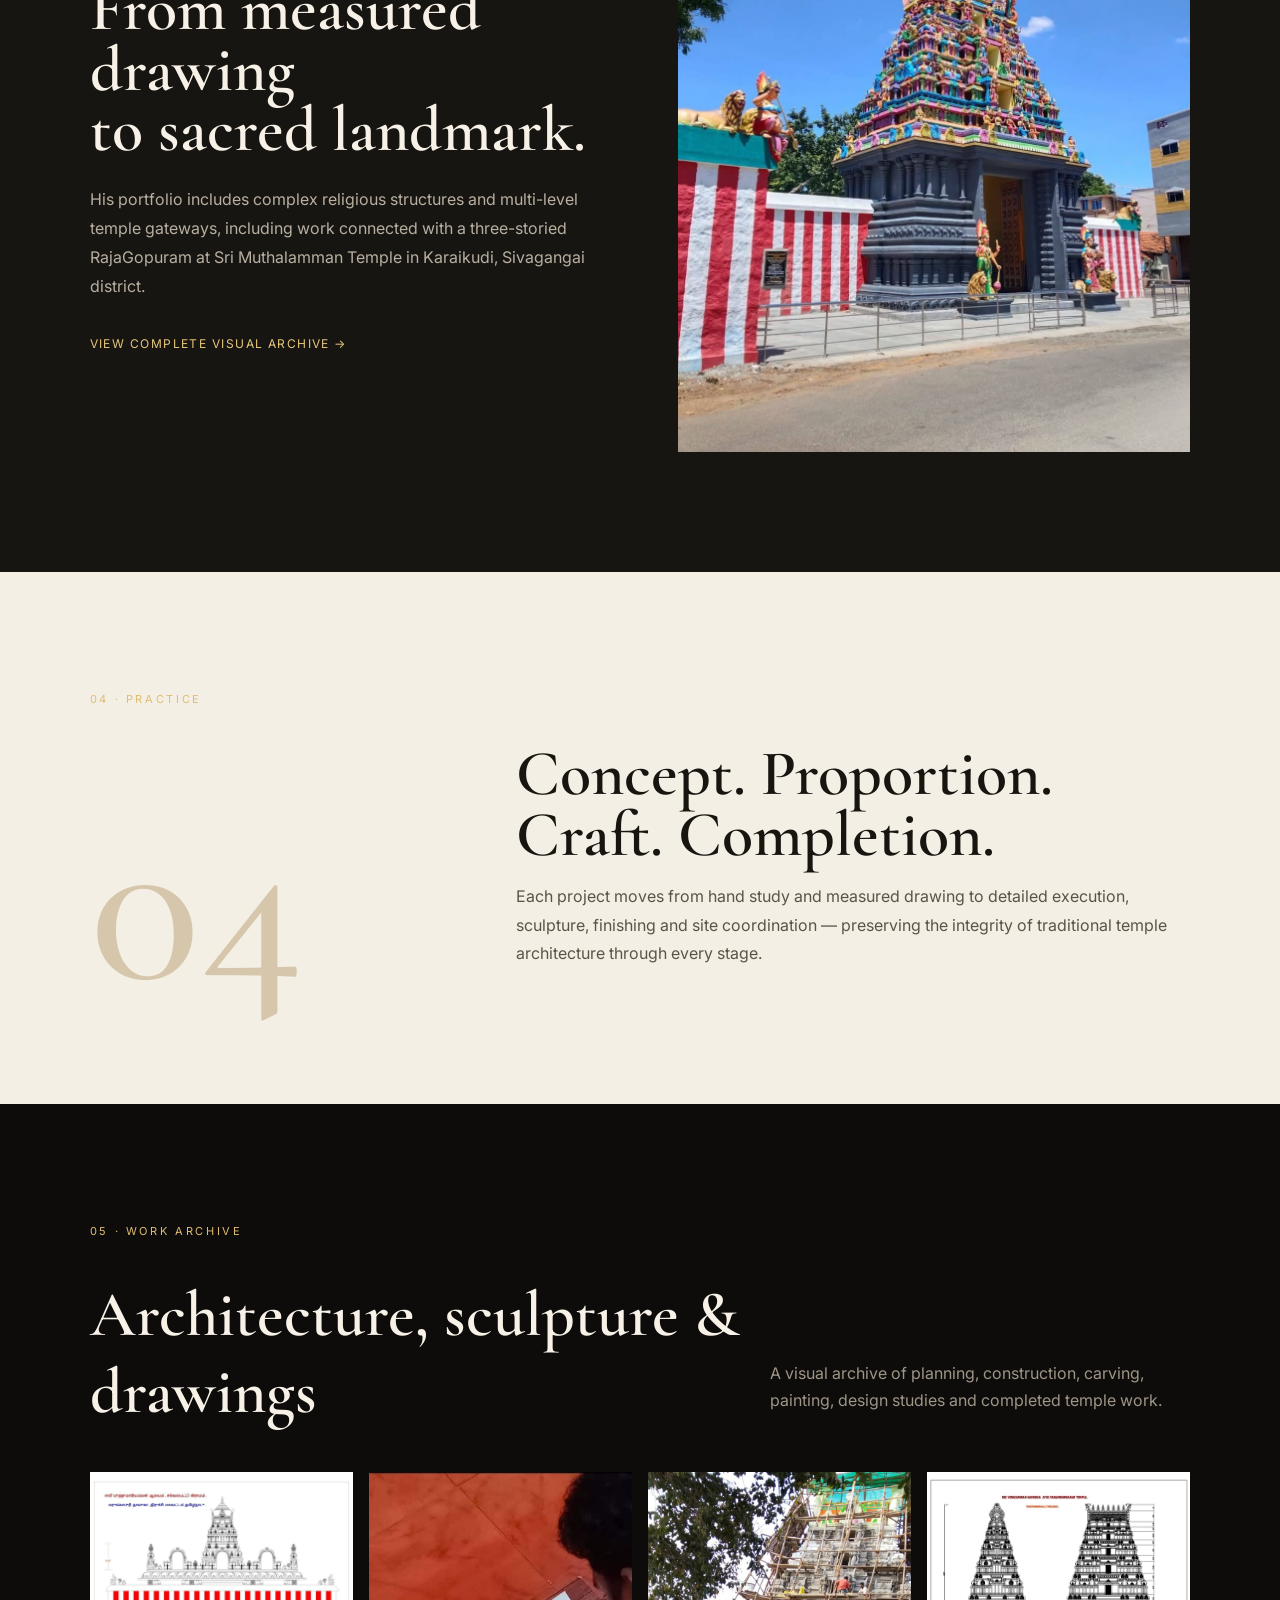
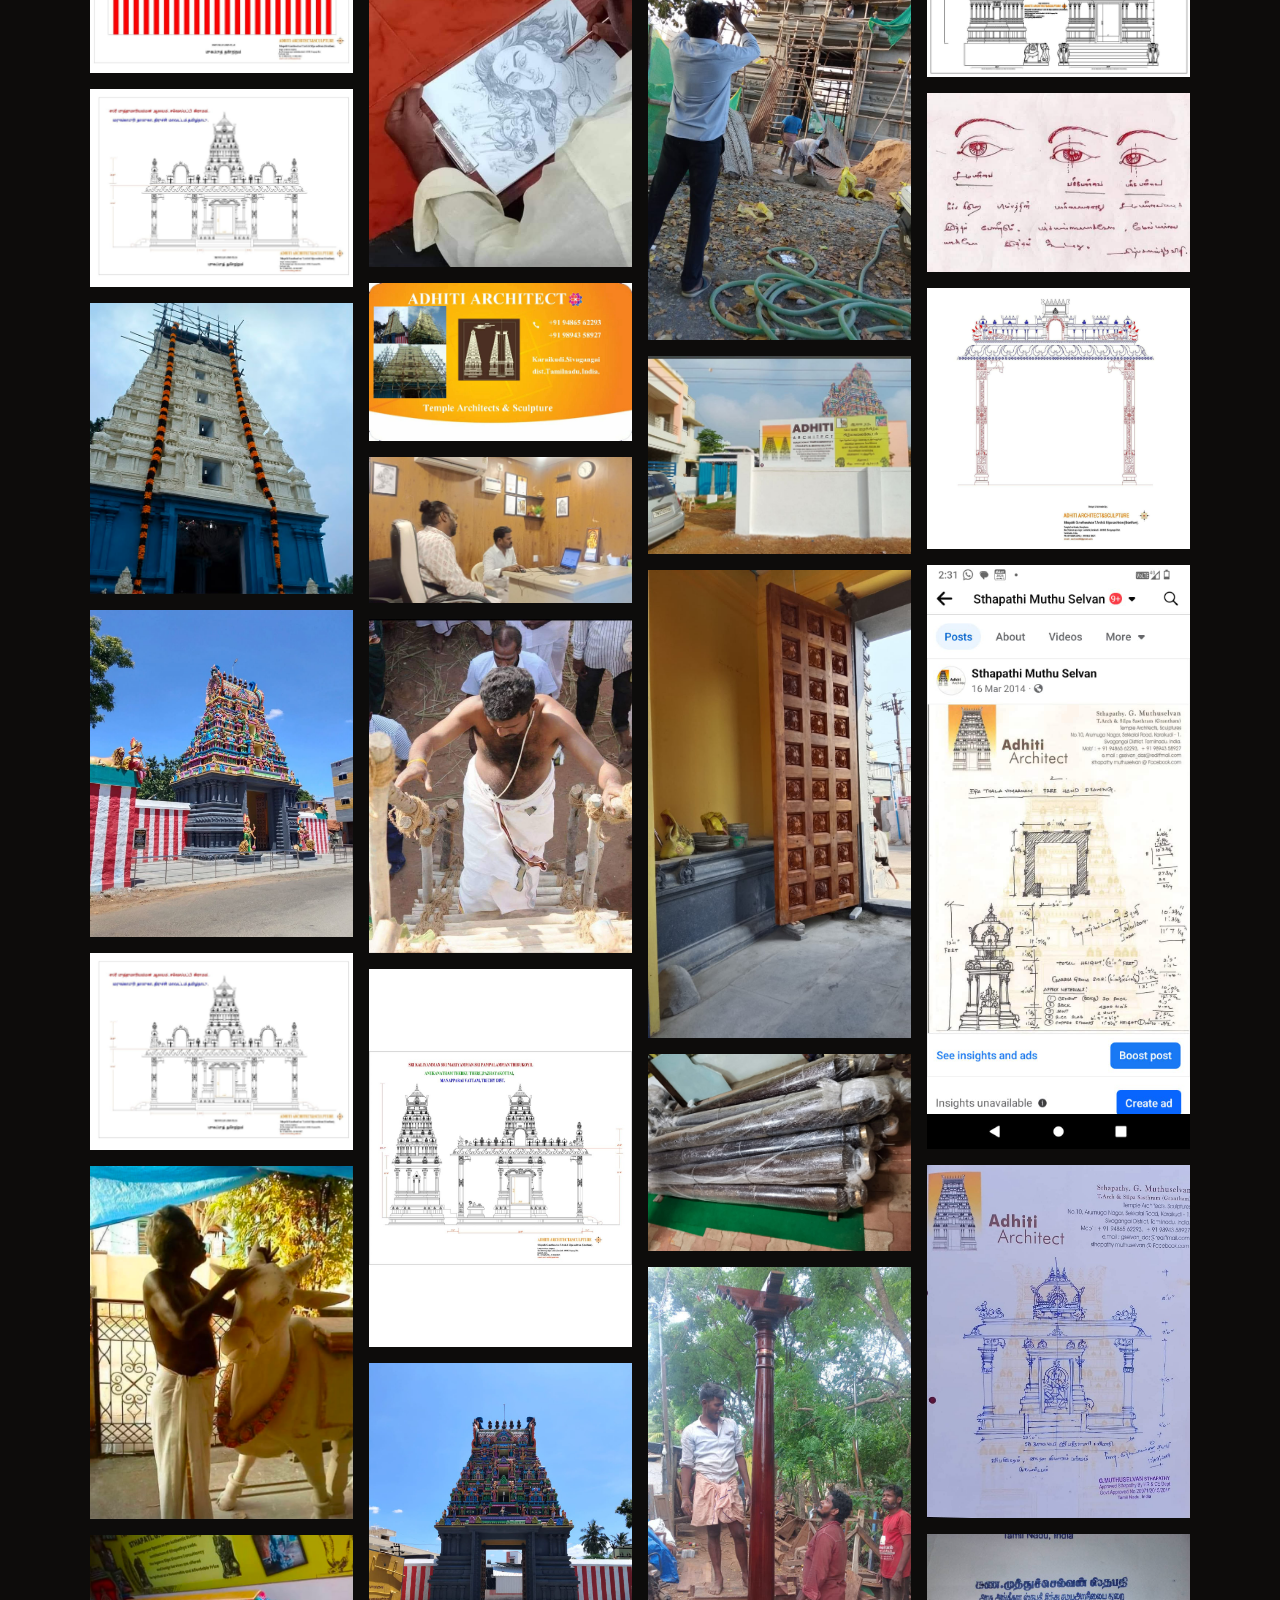
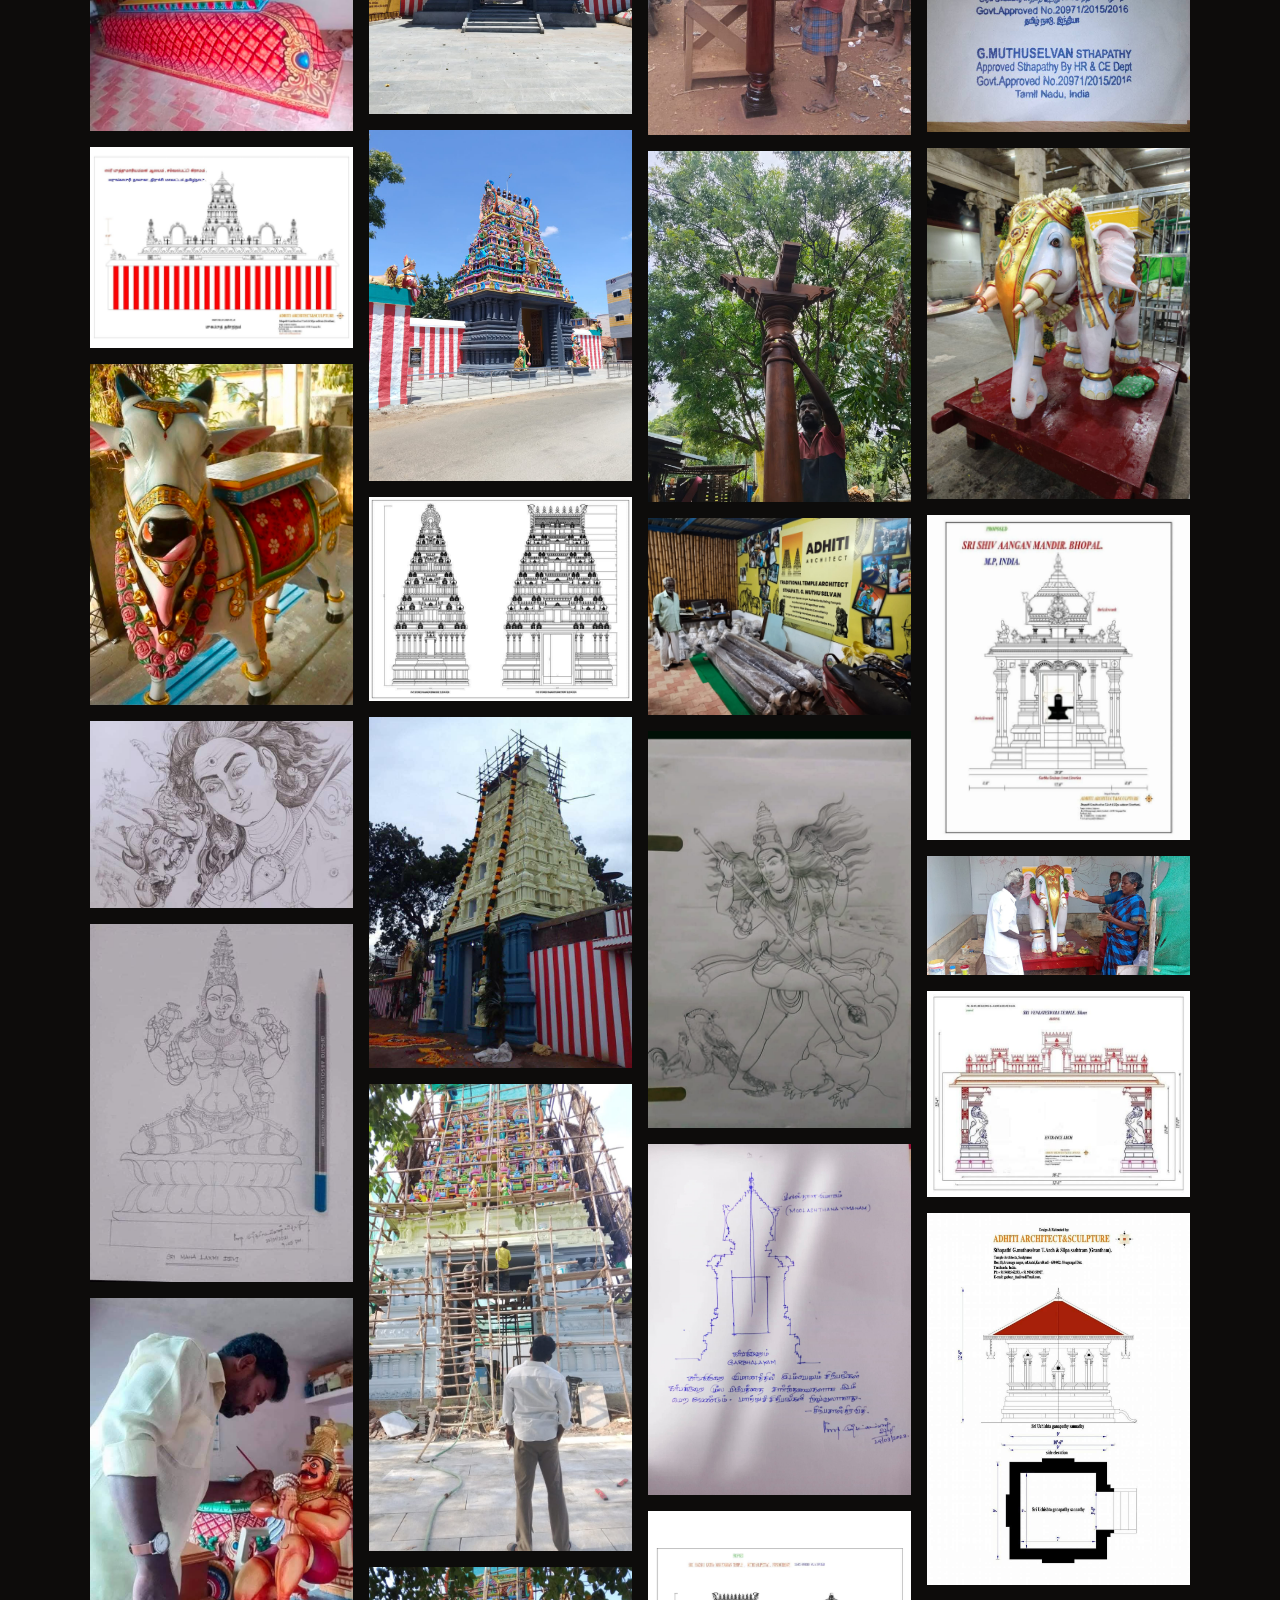
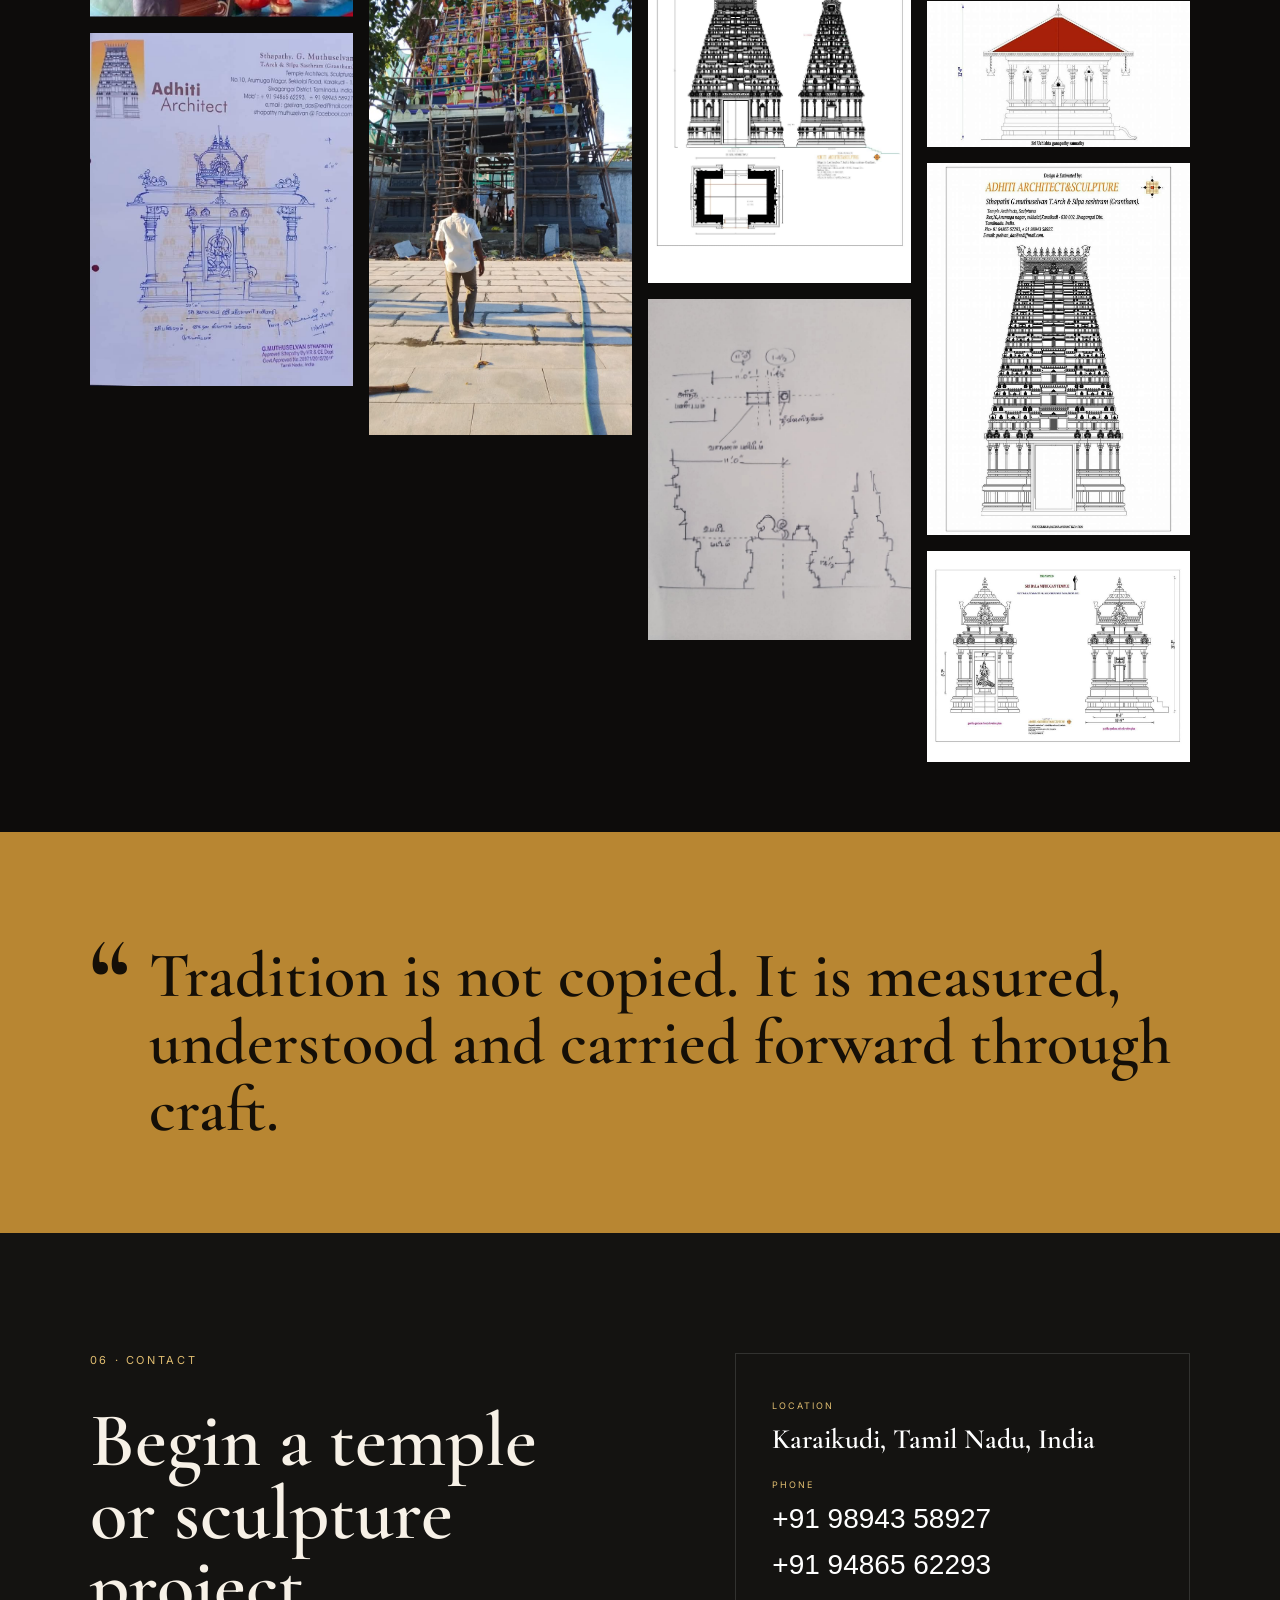
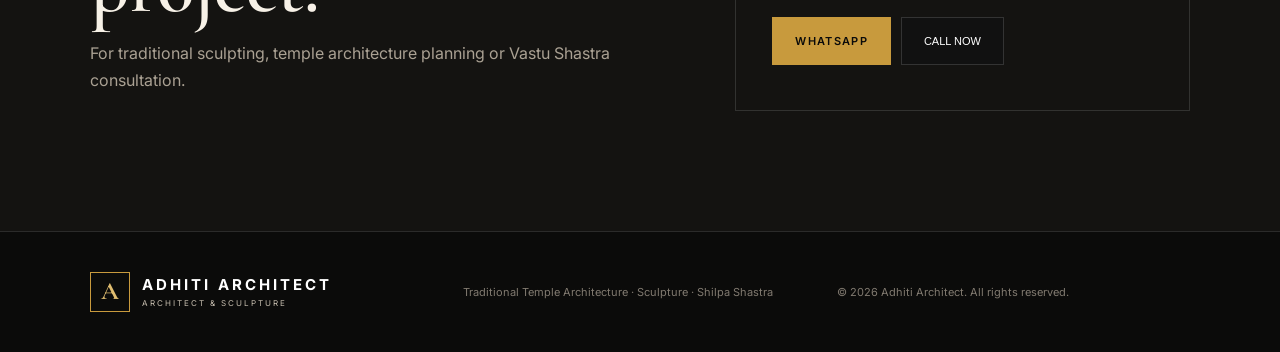
==== commit bf3cc18c: "Update index.html" ====
--- a/index.html
+++ b/index.html
@@ -44,7 +44,7 @@
     </section>
 
     <section class="expertise section" id="expertise">
-  <div class="section-kicker">02 · Expertise</div>
+  <div class="section-kicker">02 · SIGNATURE PROJECT</div>
 
   <div class="cards">
     <article>
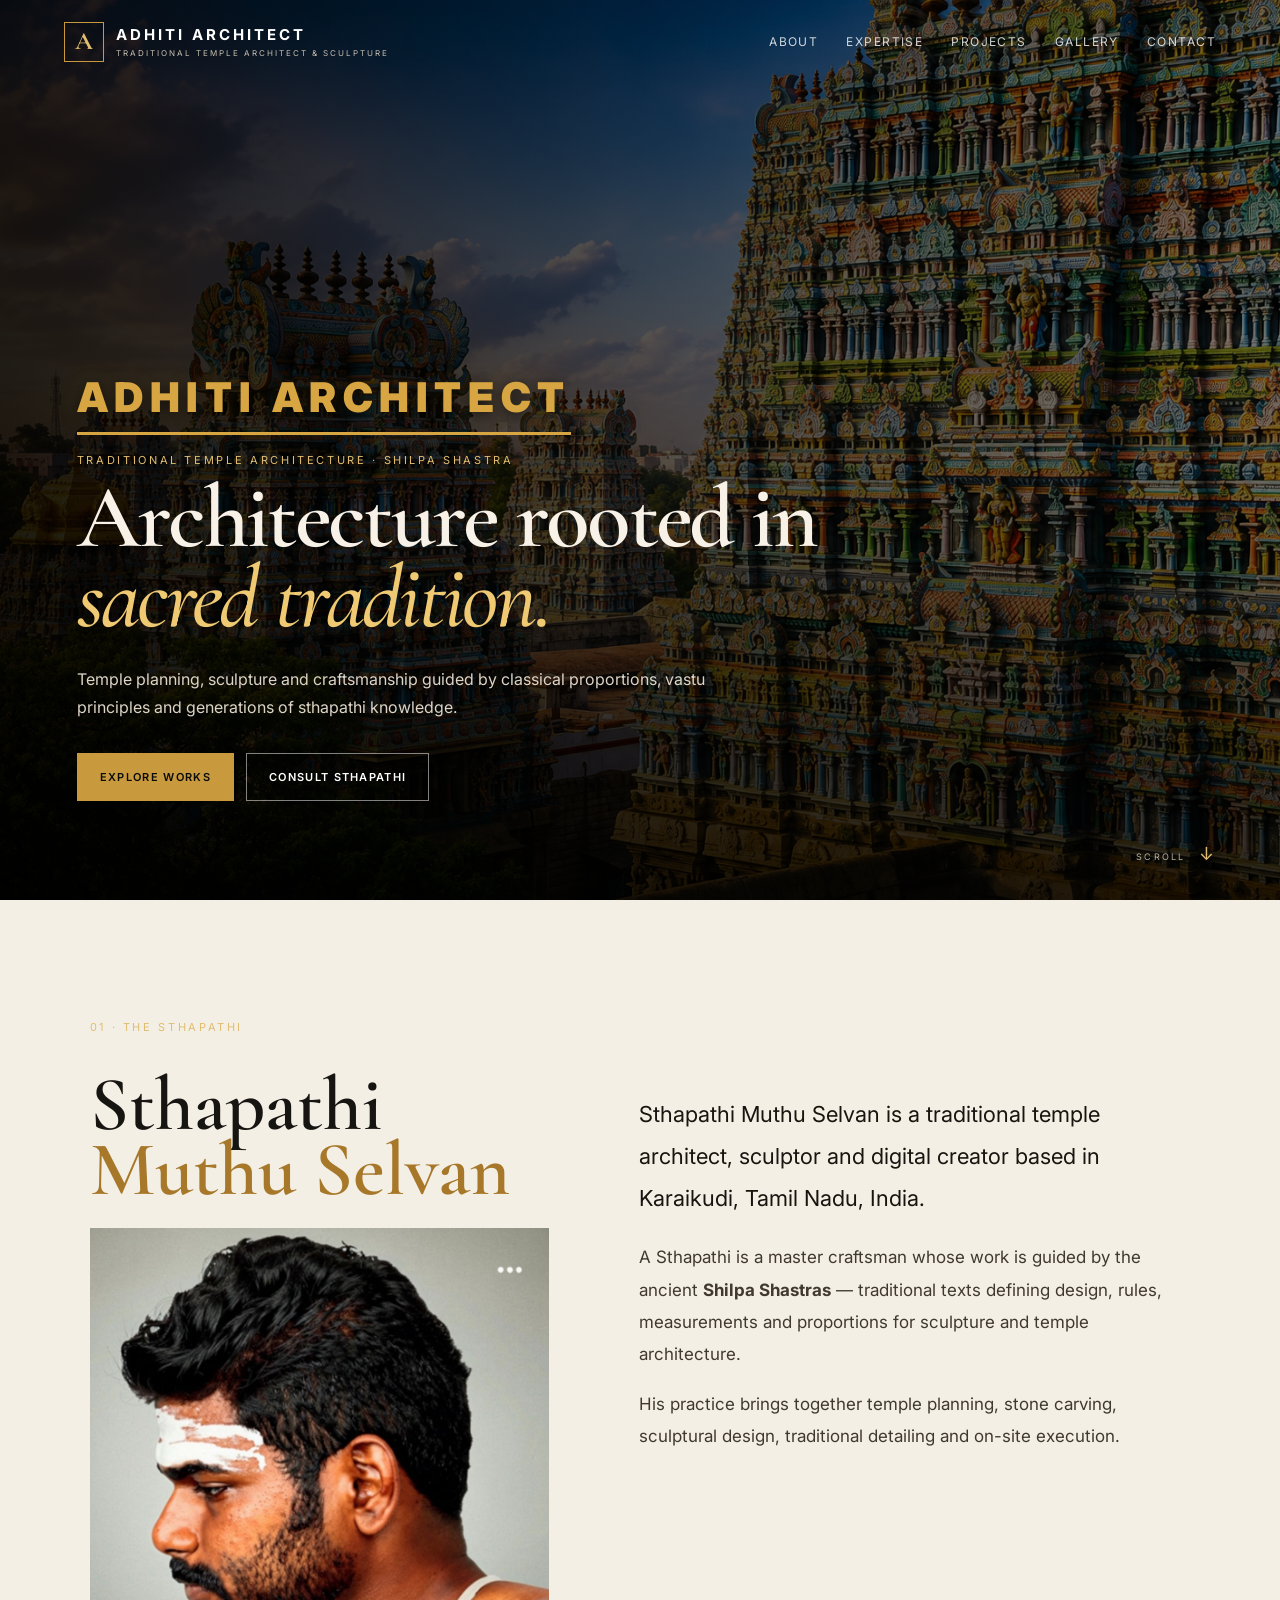
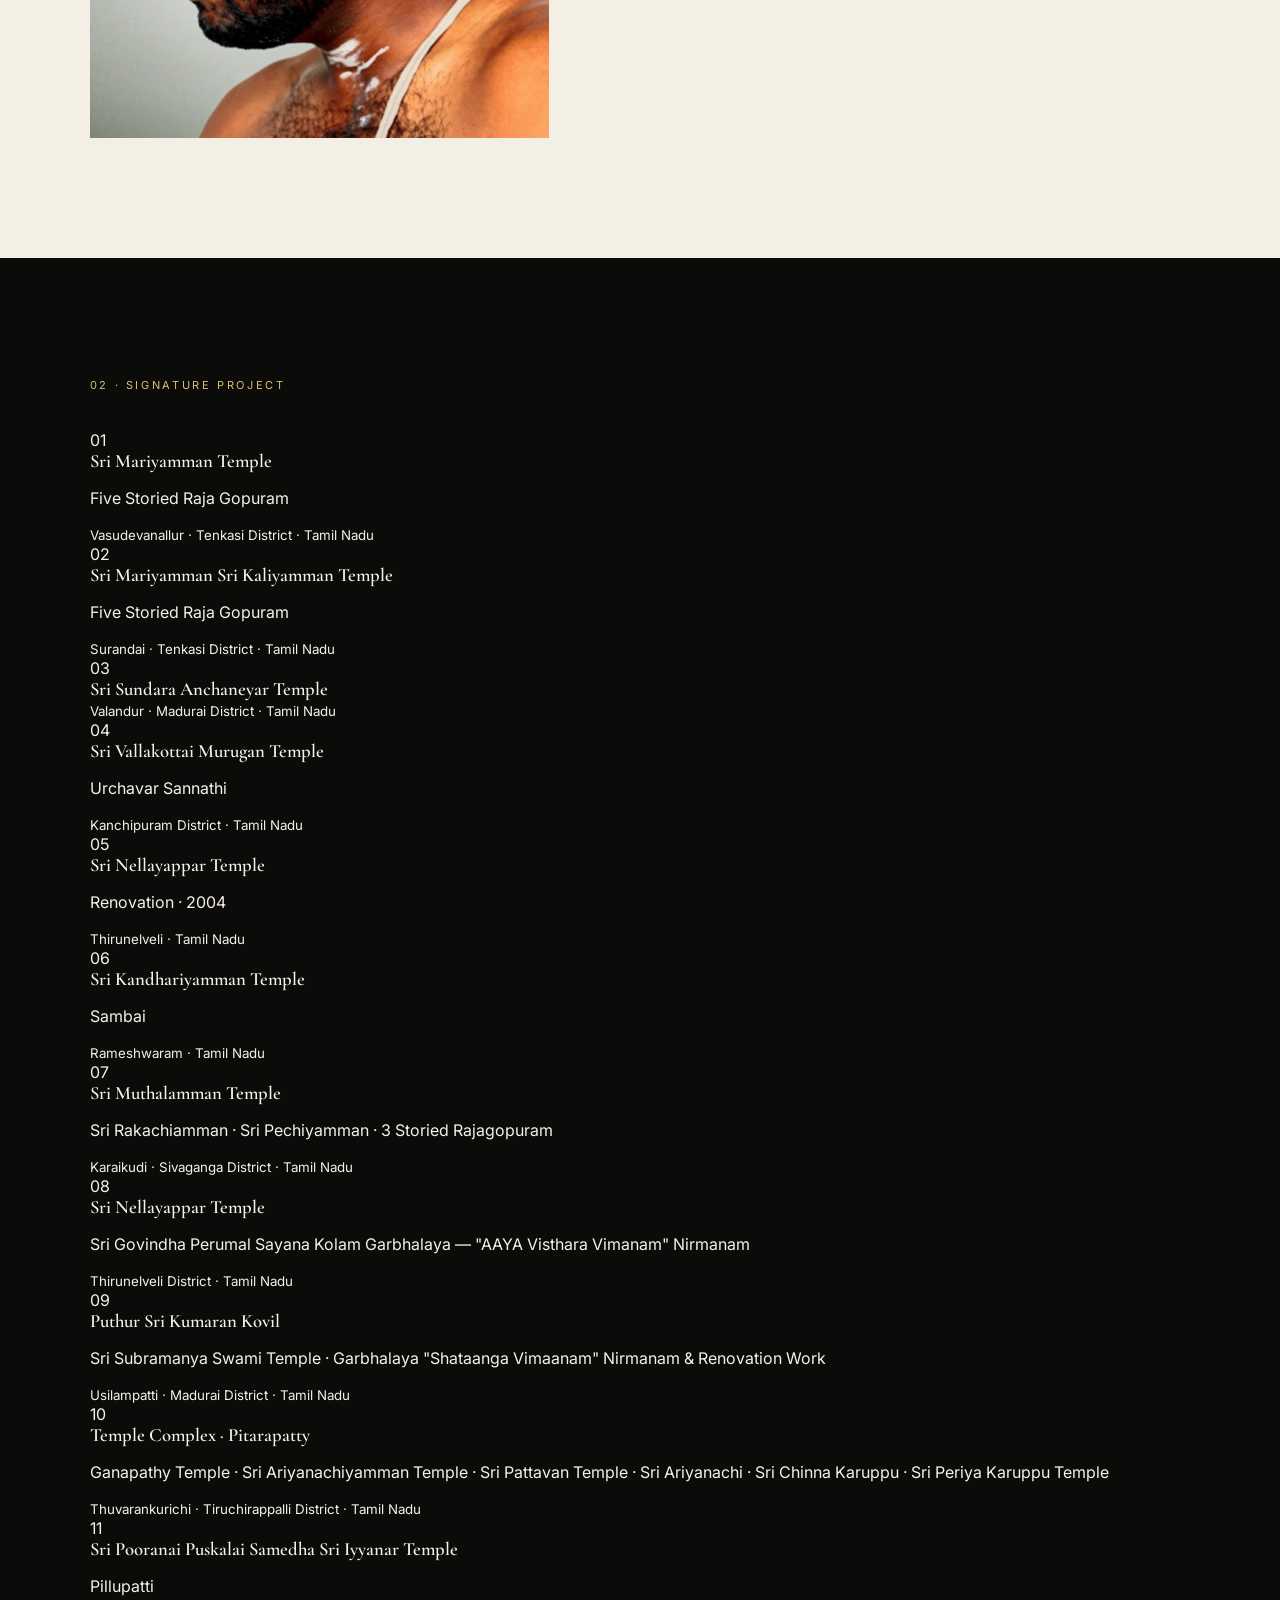
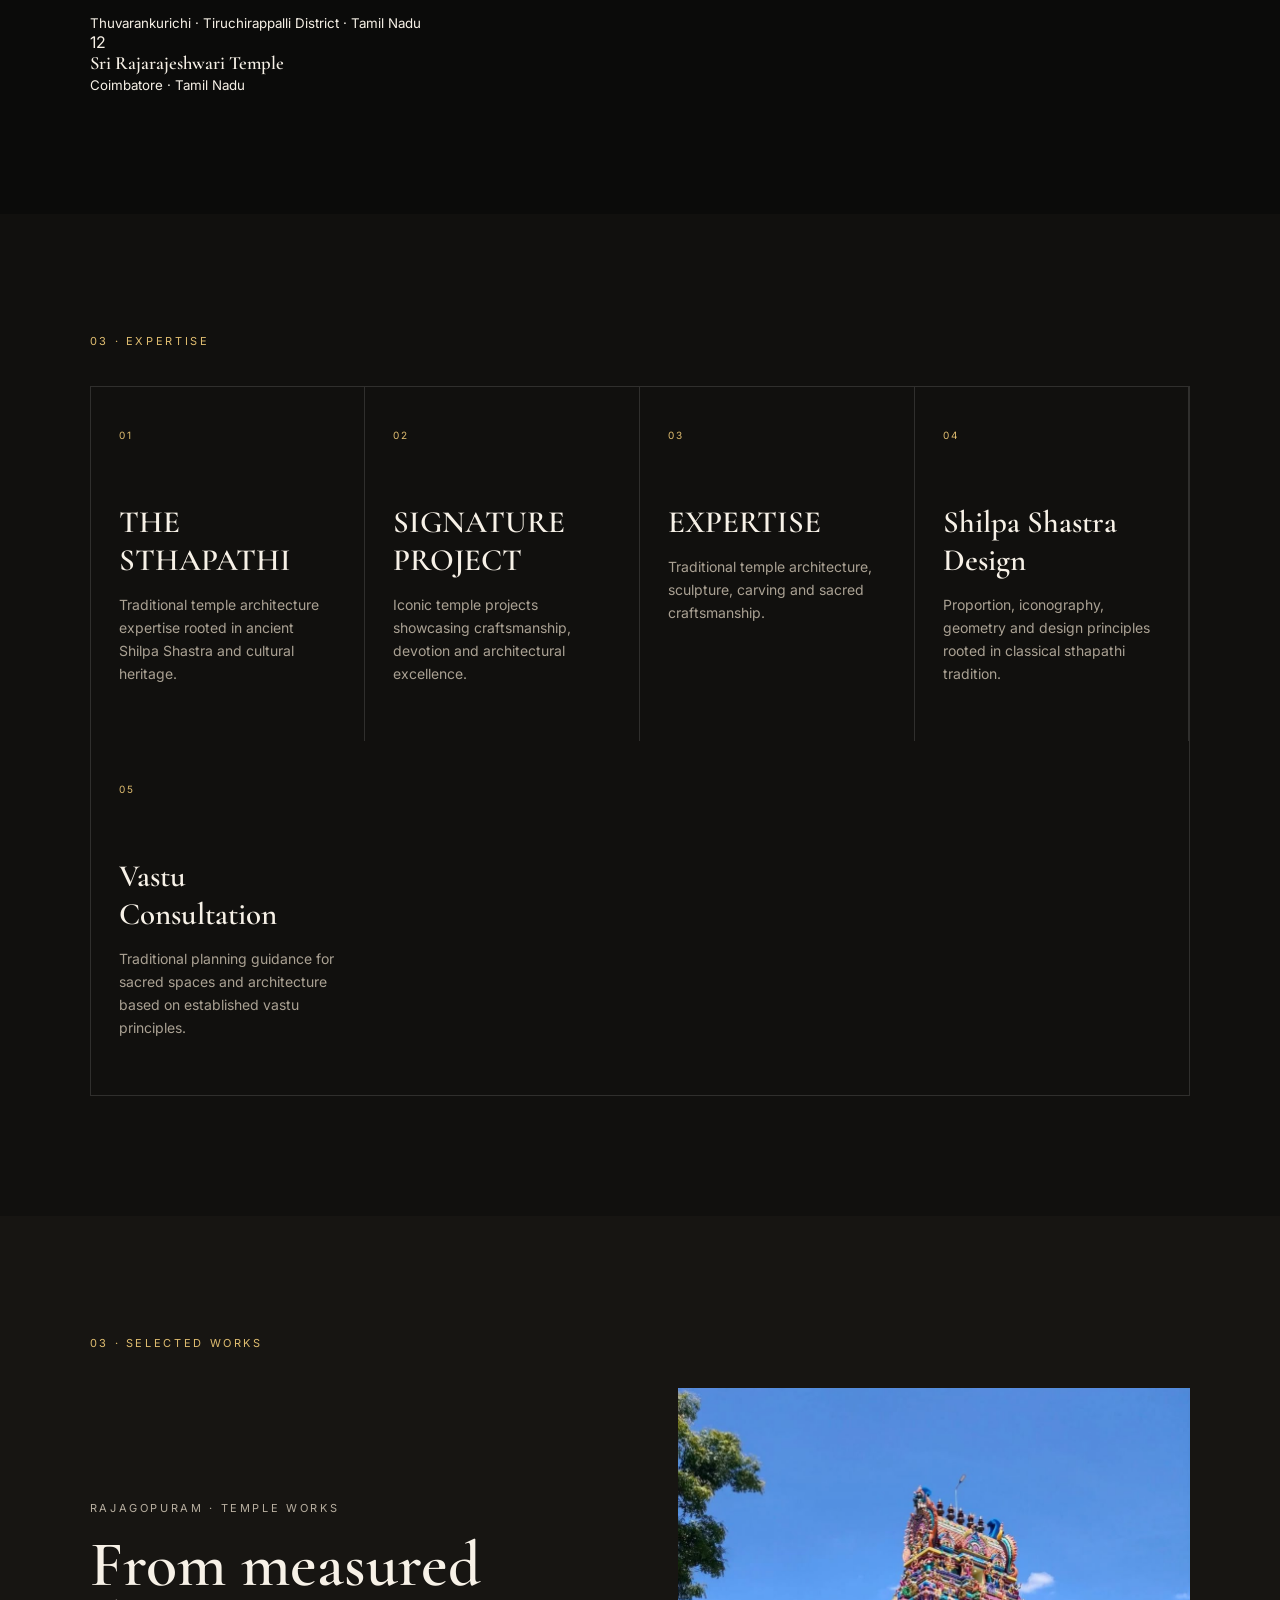
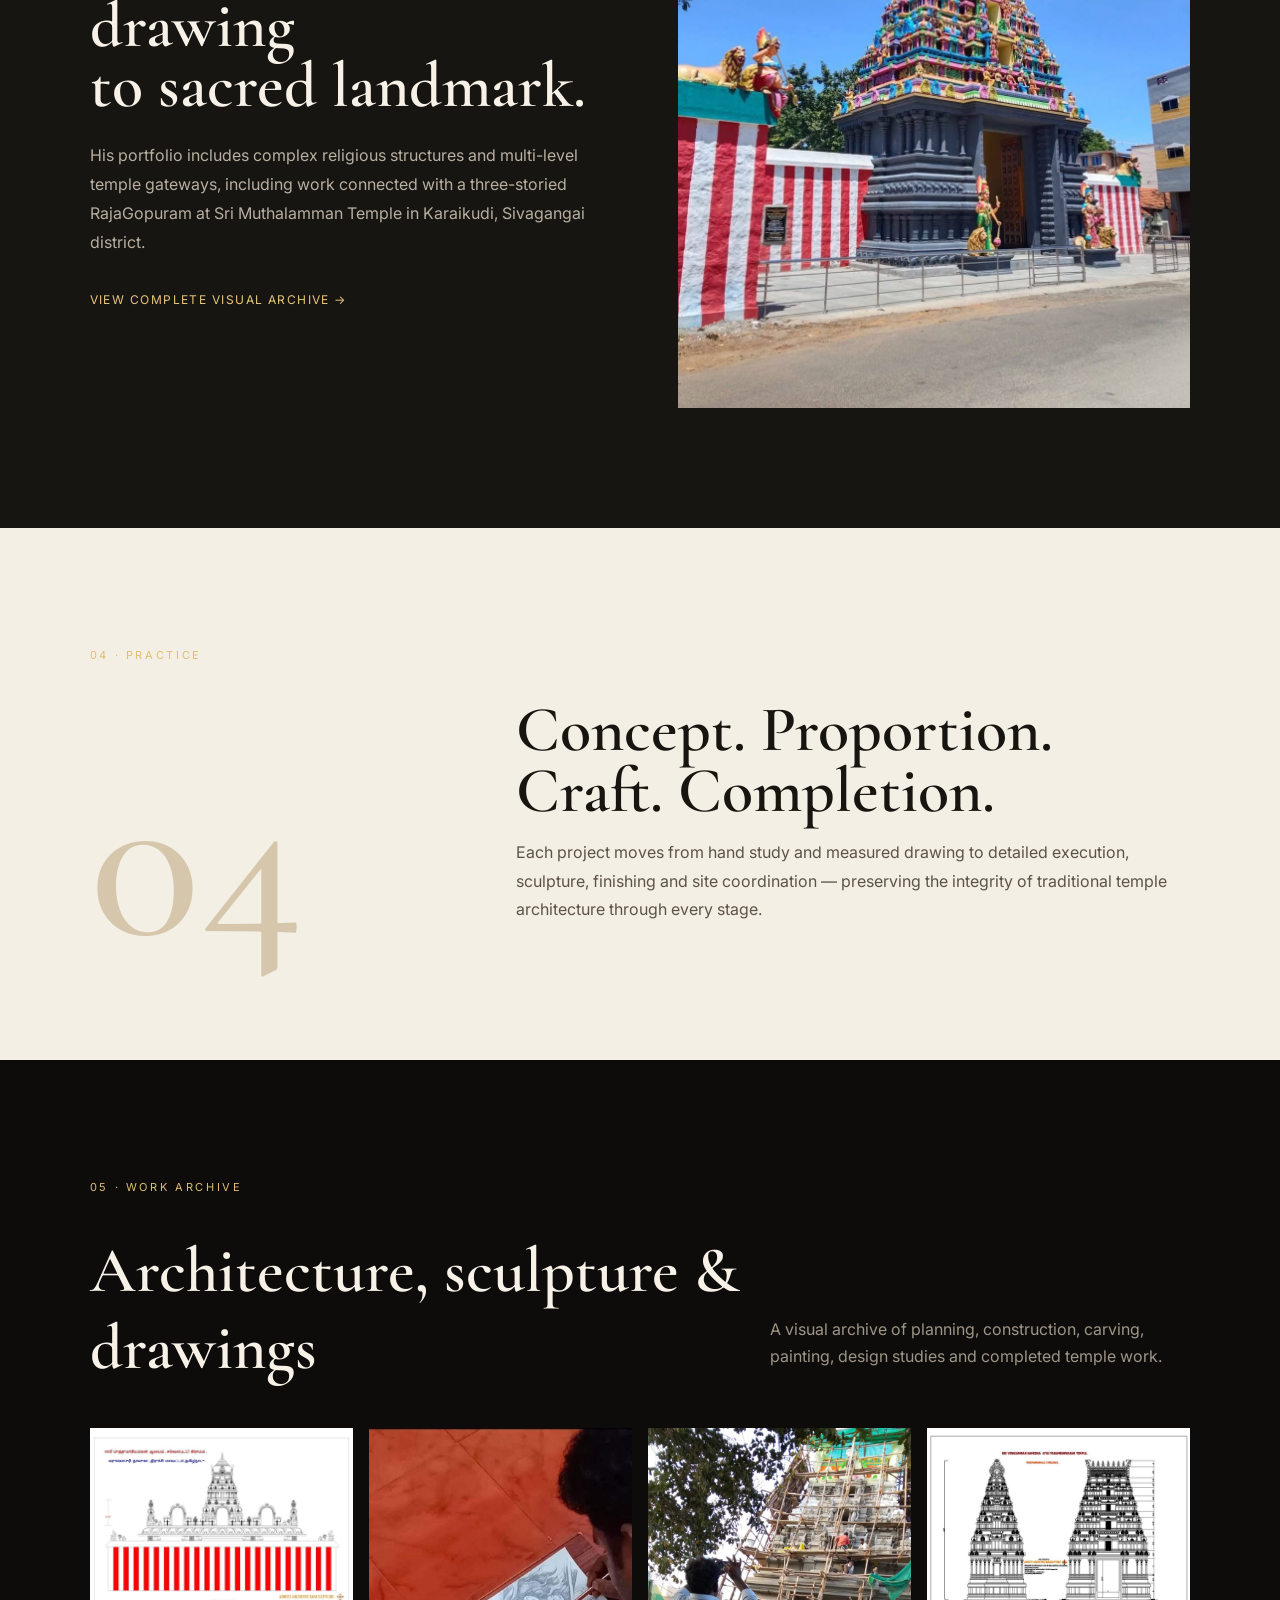
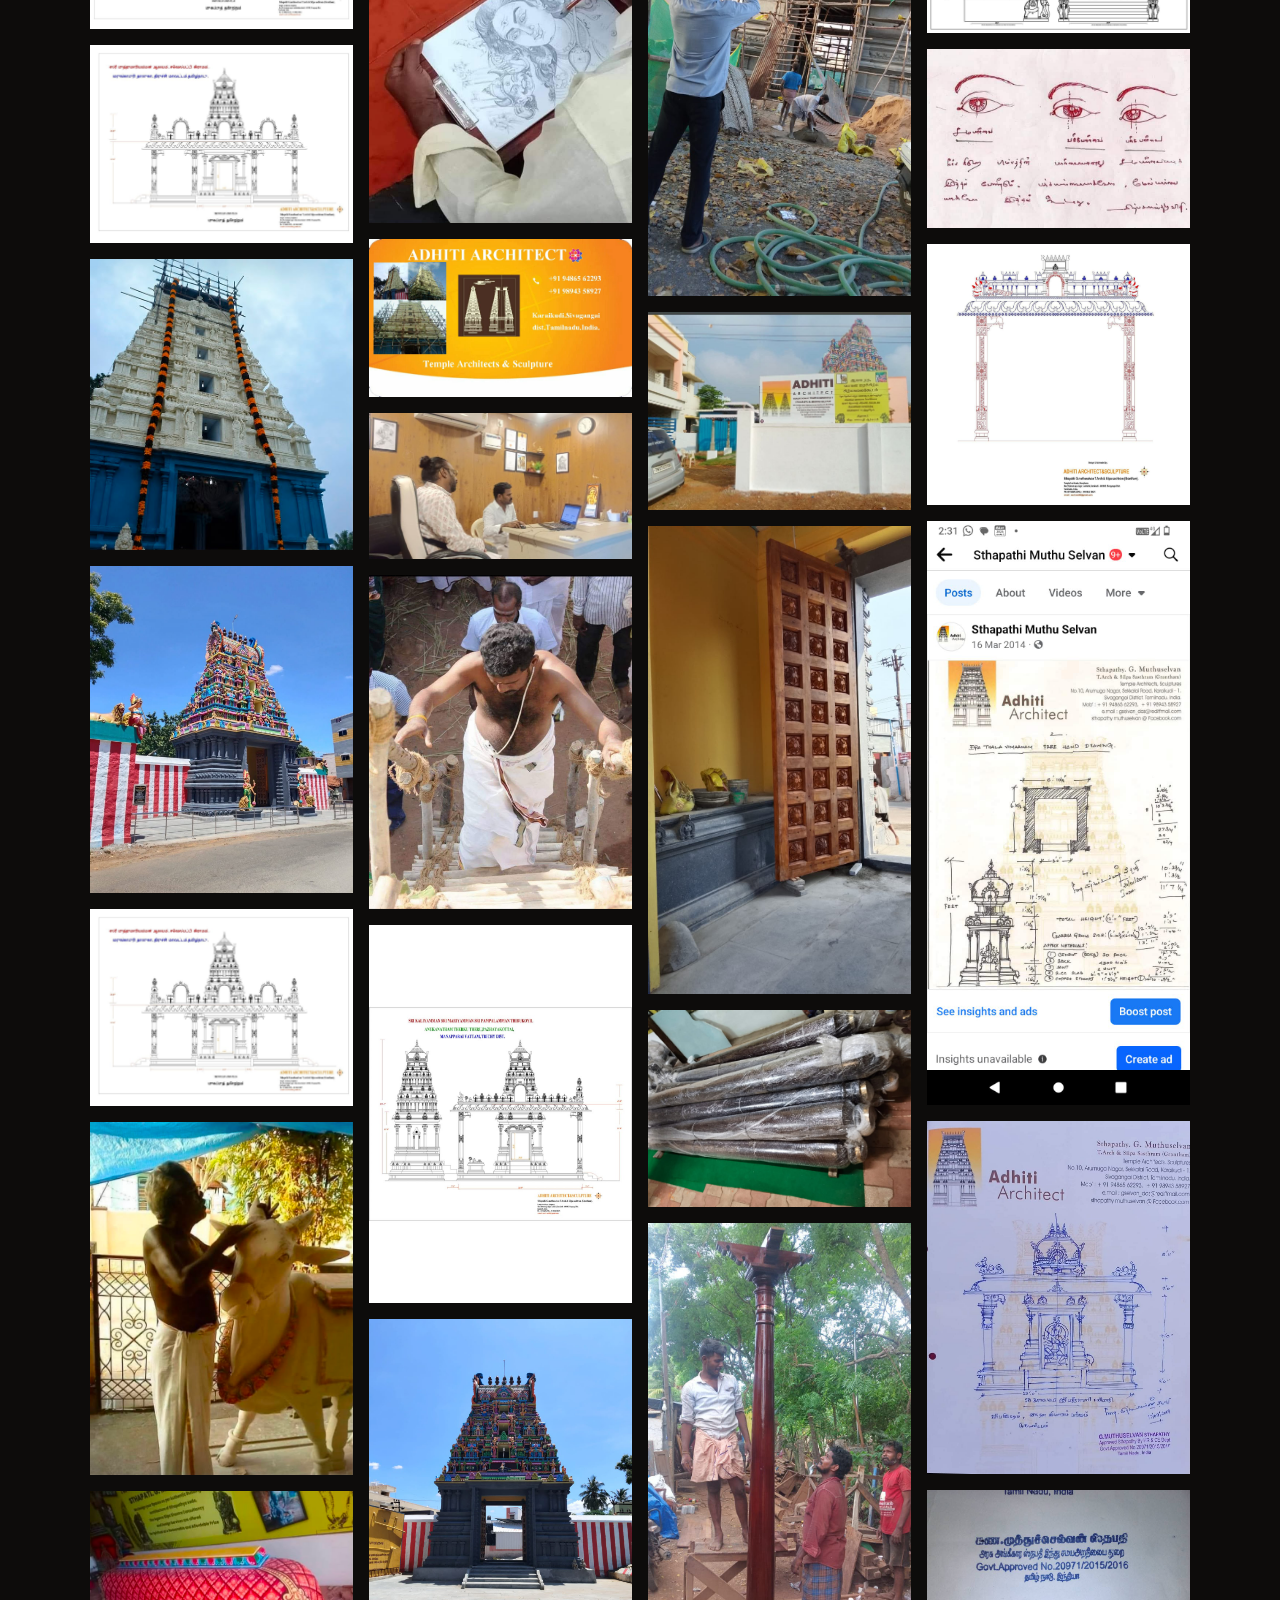
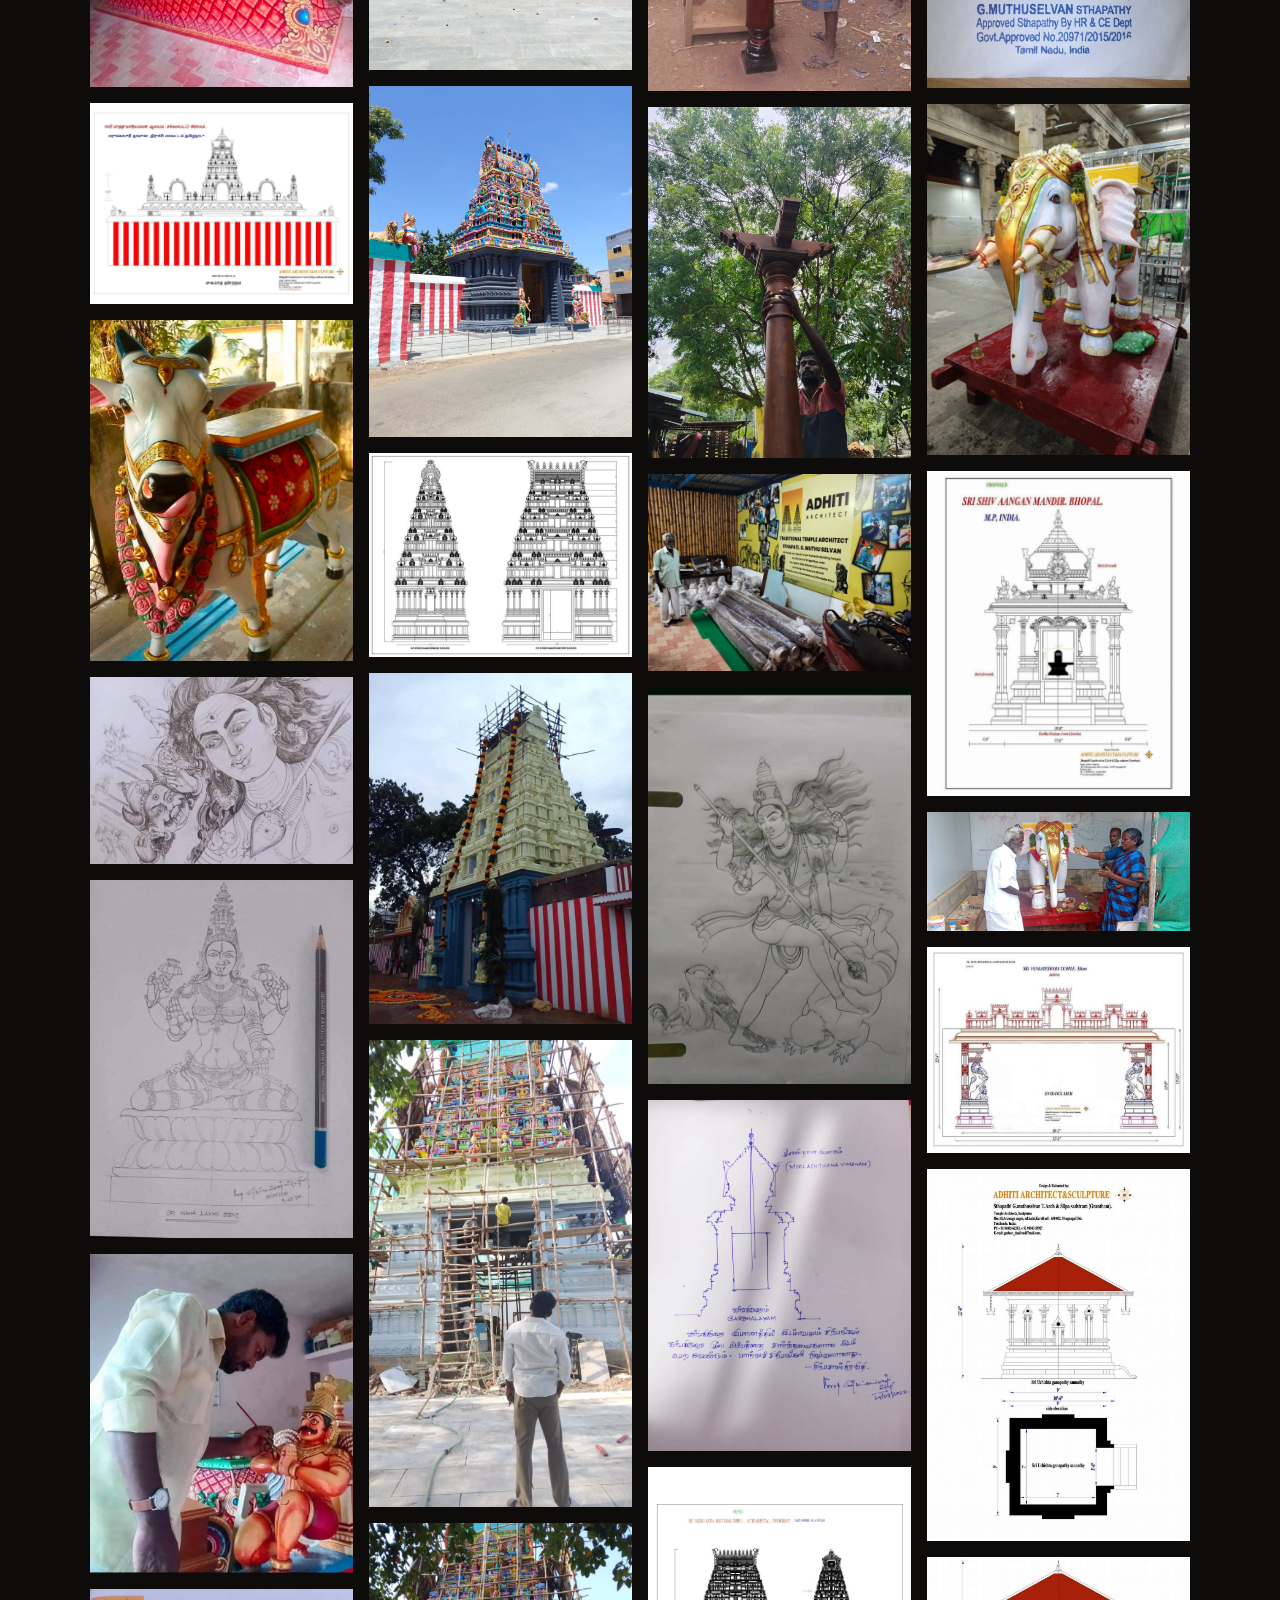
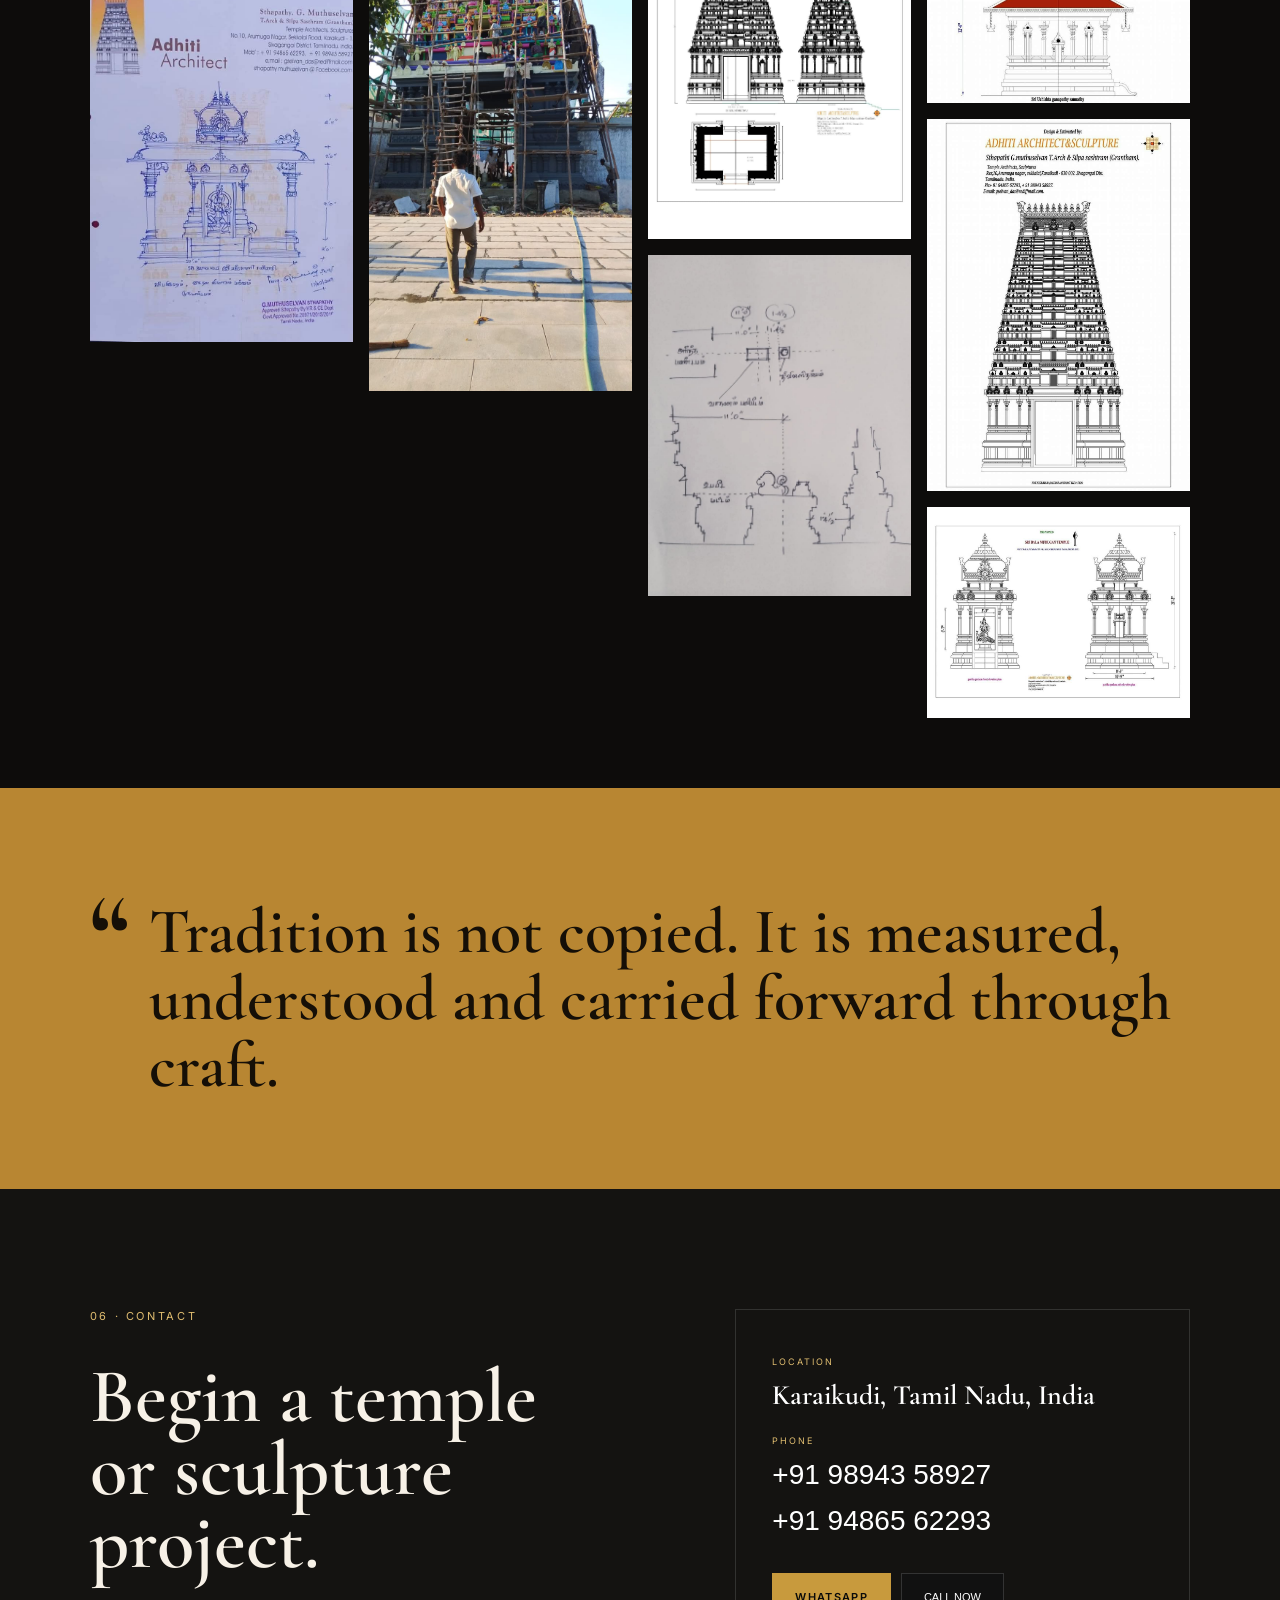
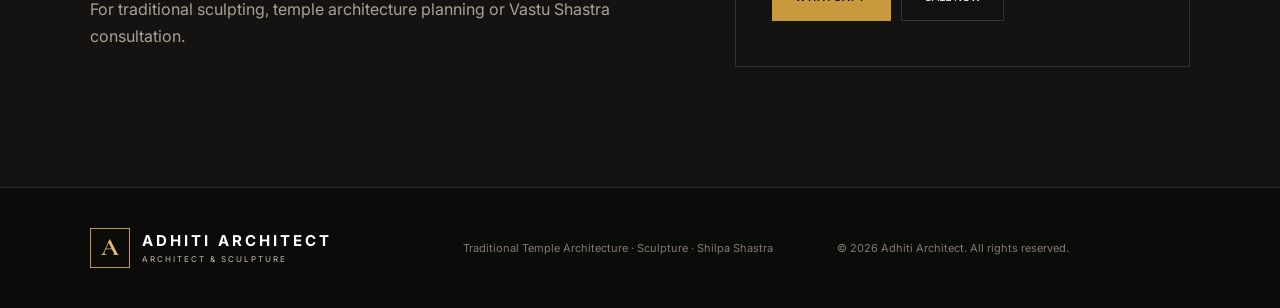
==== commit 47fad80c: "Update index.html" ====
--- a/index.html
+++ b/index.html
@@ -42,9 +42,103 @@
         <div class="prose"><p>Sthapathi Muthu Selvan is a traditional temple architect, sculptor and digital creator based in Karaikudi, Tamil Nadu, India.</p><p>A Sthapathi is a master craftsman whose work is guided by the ancient <strong>Shilpa Shastras</strong> — traditional texts defining design, rules, measurements and proportions for sculpture and temple architecture.</p><p>His practice brings together temple planning, stone carving, sculptural design, traditional detailing and on-site execution.</p></div>
       </div>
     </section>
-
-    <section class="expertise section" id="expertise">
+</section>
+
+<!-- SIGNATURE PROJECTS START -->
+<section class="signature-projects section" id="signature-projects">
+
   <div class="section-kicker">02 · SIGNATURE PROJECT</div>
+<div class="signature-project-list">
+
+  <article>
+    <span>01</span>
+    <h3>Sri Mariyamman Temple</h3>
+    <p>Five Storied Raja Gopuram</p>
+    <small>Vasudevanallur · Tenkasi District · Tamil Nadu</small>
+  </article>
+
+  <article>
+    <span>02</span>
+    <h3>Sri Mariyamman Sri Kaliyamman Temple</h3>
+    <p>Five Storied Raja Gopuram</p>
+    <small>Surandai · Tenkasi District · Tamil Nadu</small>
+  </article>
+
+  <article>
+    <span>03</span>
+    <h3>Sri Sundara Anchaneyar Temple</h3>
+    <small>Valandur · Madurai District · Tamil Nadu</small>
+  </article>
+
+  <article>
+    <span>04</span>
+    <h3>Sri Vallakottai Murugan Temple</h3>
+    <p>Urchavar Sannathi</p>
+    <small>Kanchipuram District · Tamil Nadu</small>
+  </article>
+
+  <article>
+    <span>05</span>
+    <h3>Sri Nellayappar Temple</h3>
+    <p>Renovation · 2004</p>
+    <small>Thirunelveli · Tamil Nadu</small>
+  </article>
+
+  <article>
+    <span>06</span>
+    <h3>Sri Kandhariyamman Temple</h3>
+    <p>Sambai</p>
+    <small>Rameshwaram · Tamil Nadu</small>
+  </article>
+
+  <article>
+    <span>07</span>
+    <h3>Sri Muthalamman Temple</h3>
+    <p>Sri Rakachiamman · Sri Pechiyamman · 3 Storied Rajagopuram</p>
+    <small>Karaikudi · Sivaganga District · Tamil Nadu</small>
+  </article>
+
+  <article>
+    <span>08</span>
+    <h3>Sri Nellayappar Temple</h3>
+    <p>Sri Govindha Perumal Sayana Kolam Garbhalaya — "AAYA Visthara Vimanam" Nirmanam</p>
+    <small>Thirunelveli District · Tamil Nadu</small>
+  </article>
+
+  <article>
+    <span>09</span>
+    <h3>Puthur Sri Kumaran Kovil</h3>
+    <p>Sri Subramanya Swami Temple · Garbhalaya "Shataanga Vimaanam" Nirmanam & Renovation Work</p>
+    <small>Usilampatti · Madurai District · Tamil Nadu</small>
+  </article>
+
+  <article>
+    <span>10</span>
+    <h3>Temple Complex · Pitarapatty</h3>
+    <p>Ganapathy Temple · Sri Ariyanachiyamman Temple · Sri Pattavan Temple · Sri Ariyanachi · Sri Chinna Karuppu · Sri Periya Karuppu Temple</p>
+    <small>Thuvarankurichi · Tiruchirappalli District · Tamil Nadu</small>
+  </article>
+
+  <article>
+    <span>11</span>
+    <h3>Sri Pooranai Puskalai Samedha Sri Iyyanar Temple</h3>
+    <p>Pillupatti</p>
+    <small>Thuvarankurichi · Tiruchirappalli District · Tamil Nadu</small>
+  </article>
+
+  <article>
+    <span>12</span>
+    <h3>Sri Rajarajeshwari Temple</h3>
+    <small>Coimbatore · Tamil Nadu</small>
+  </article>
+
+</div>
+</section>
+<!-- SIGNATURE PROJECTS END -->
+
+<section class="expertise section" id="expertise">
+    
+  <div class="section-kicker">03 · EXPERTISE</div>
 
   <div class="cards">
     <article>
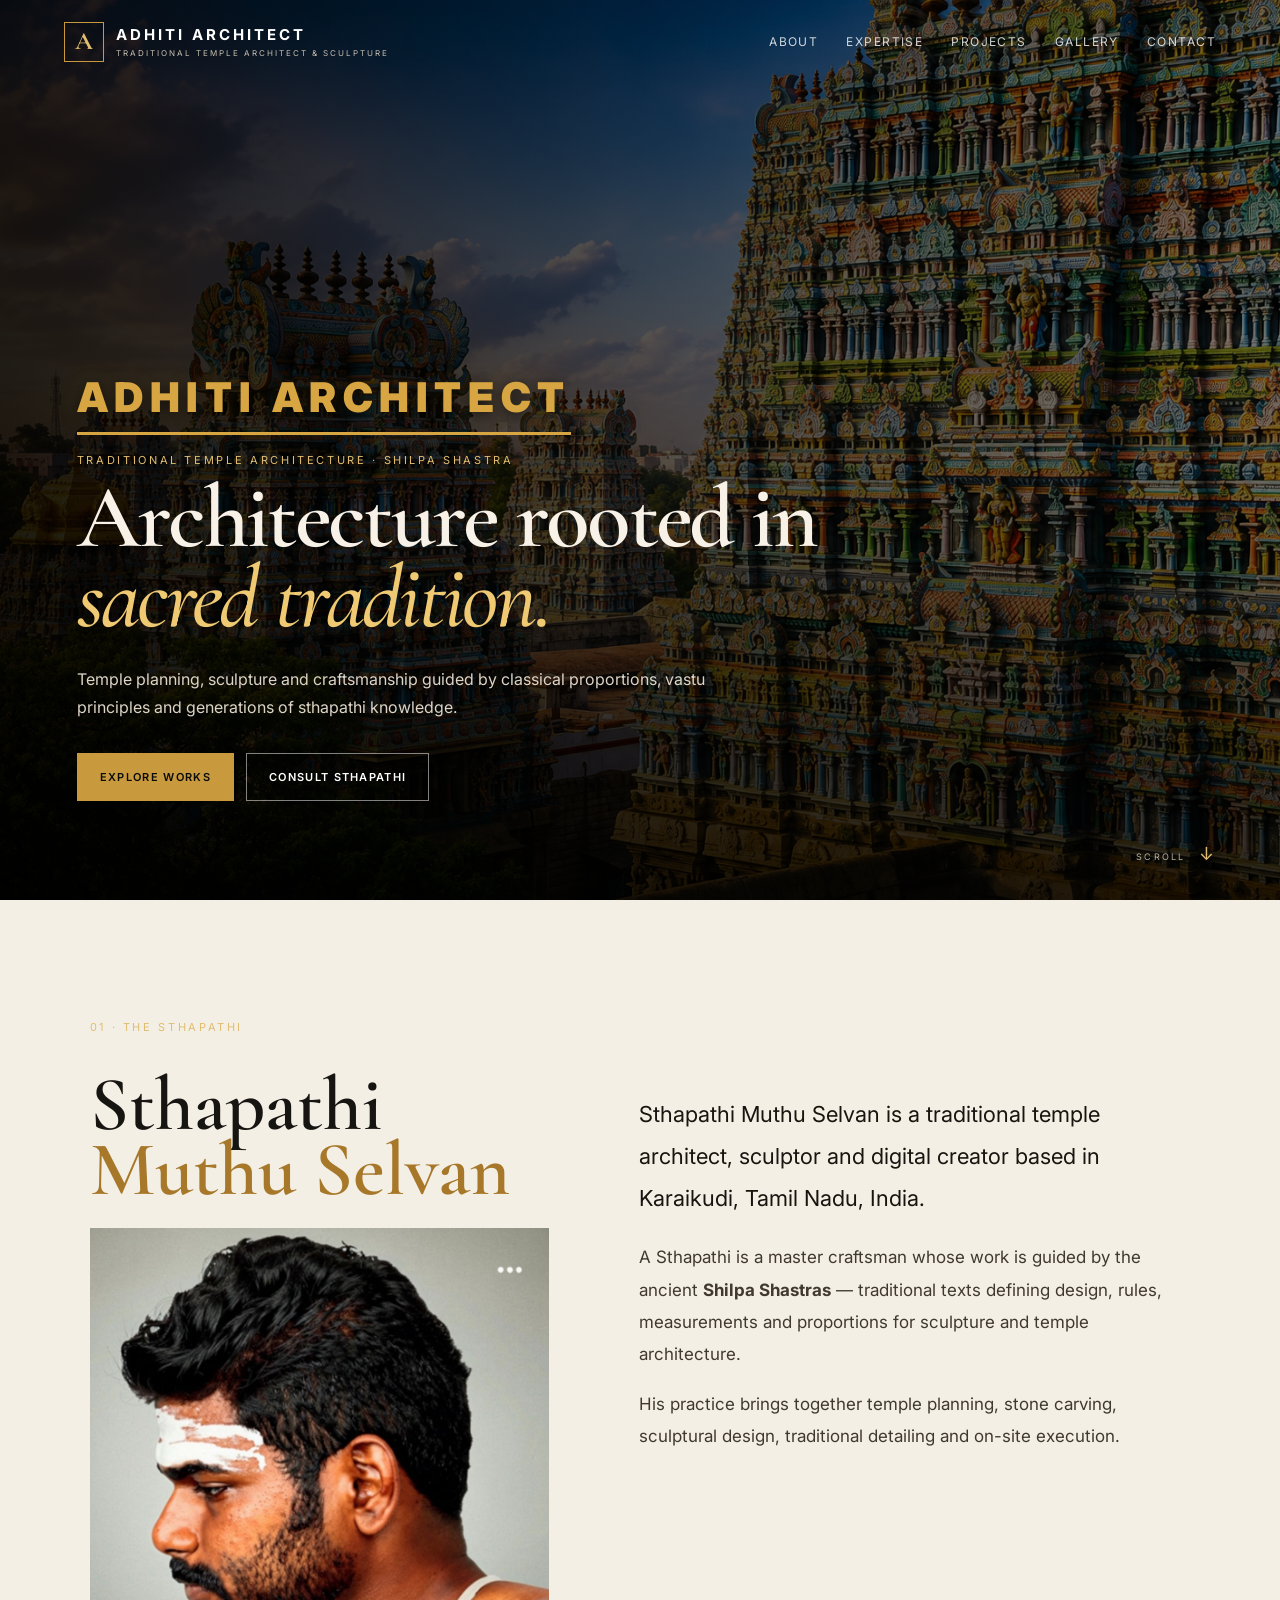
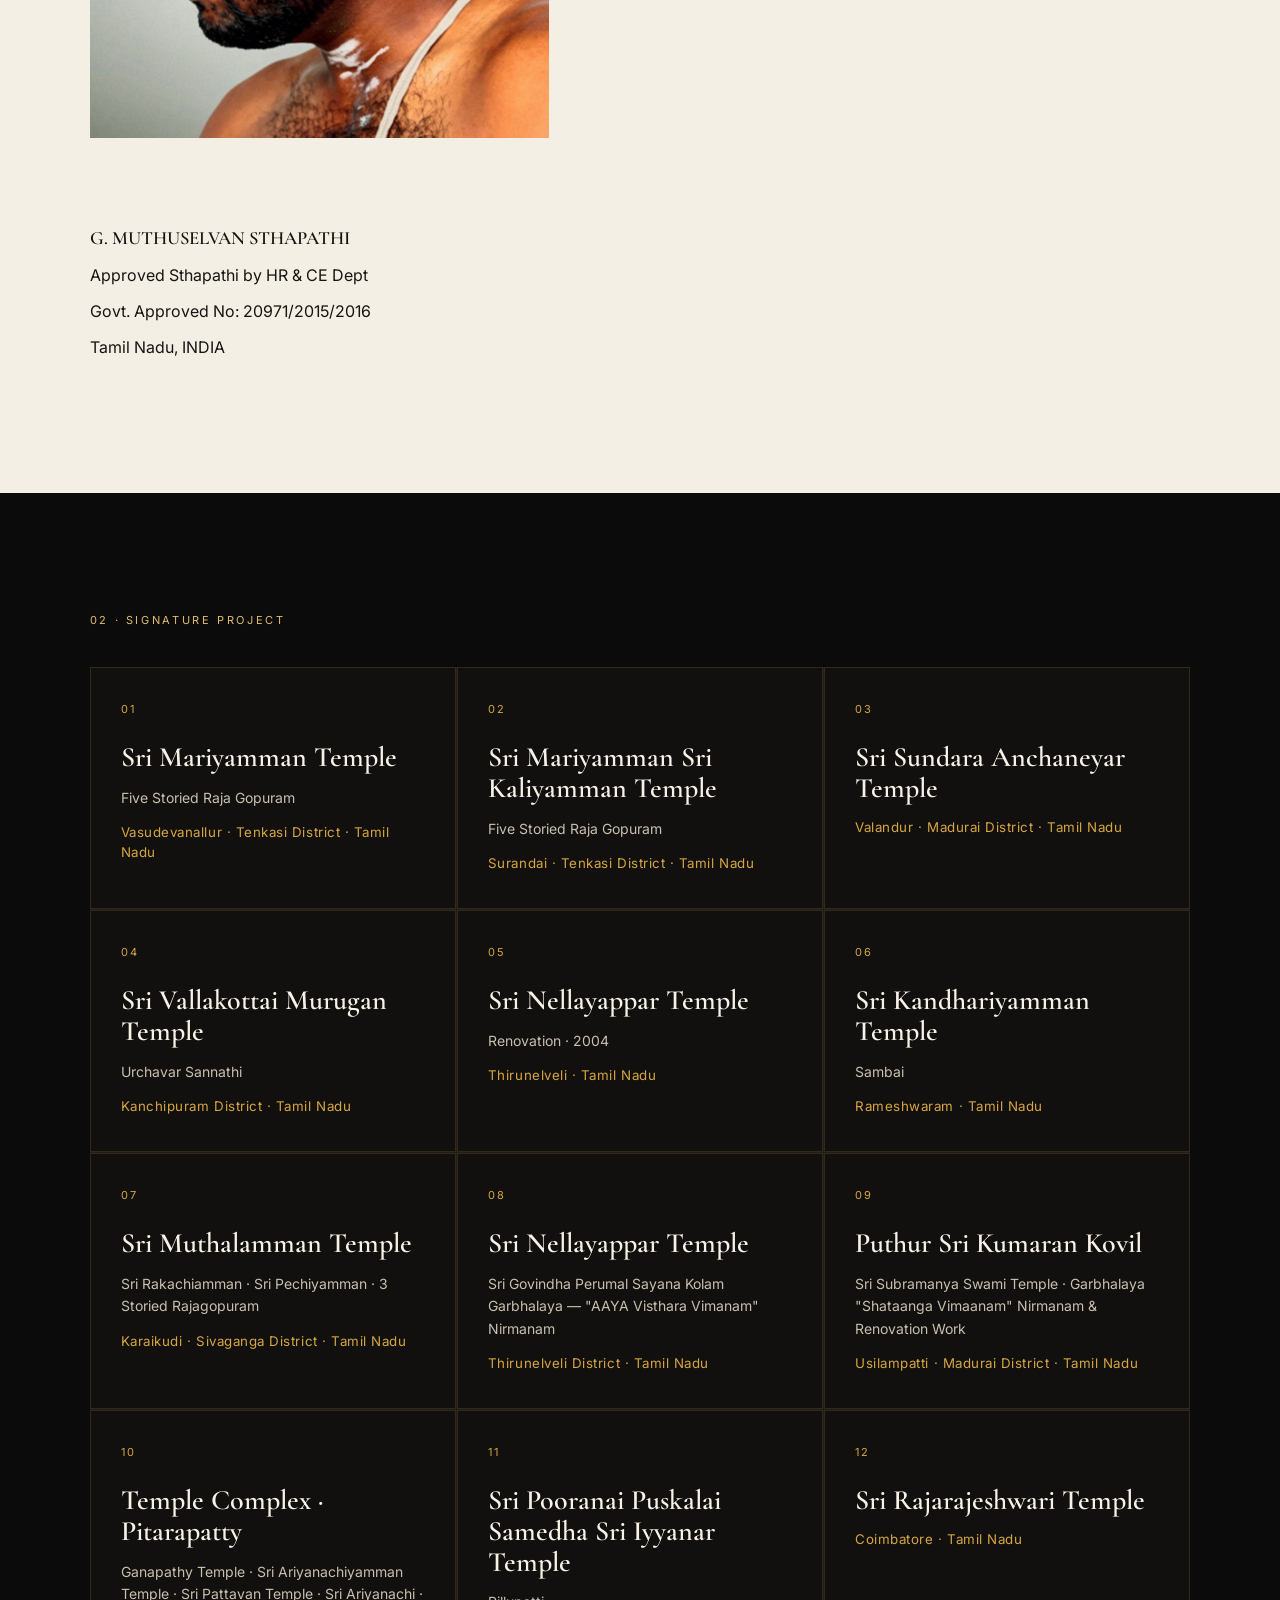
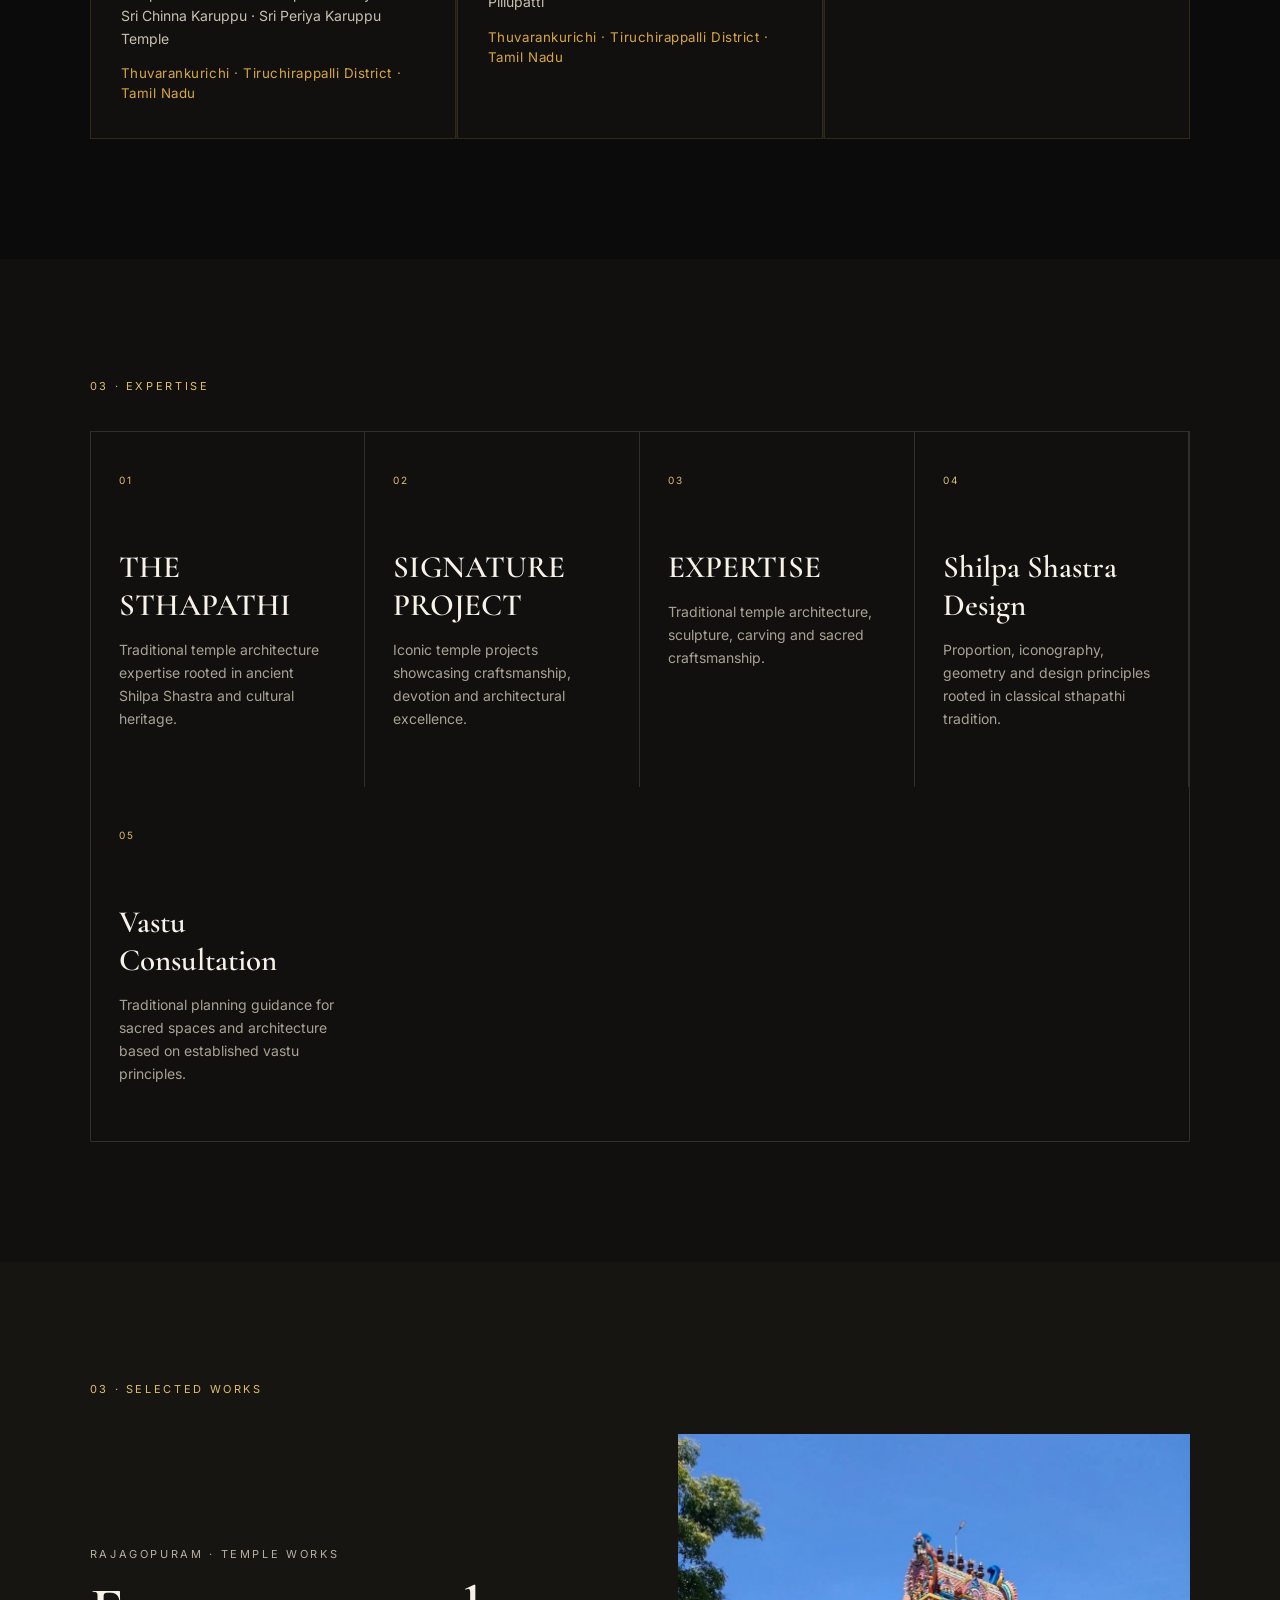
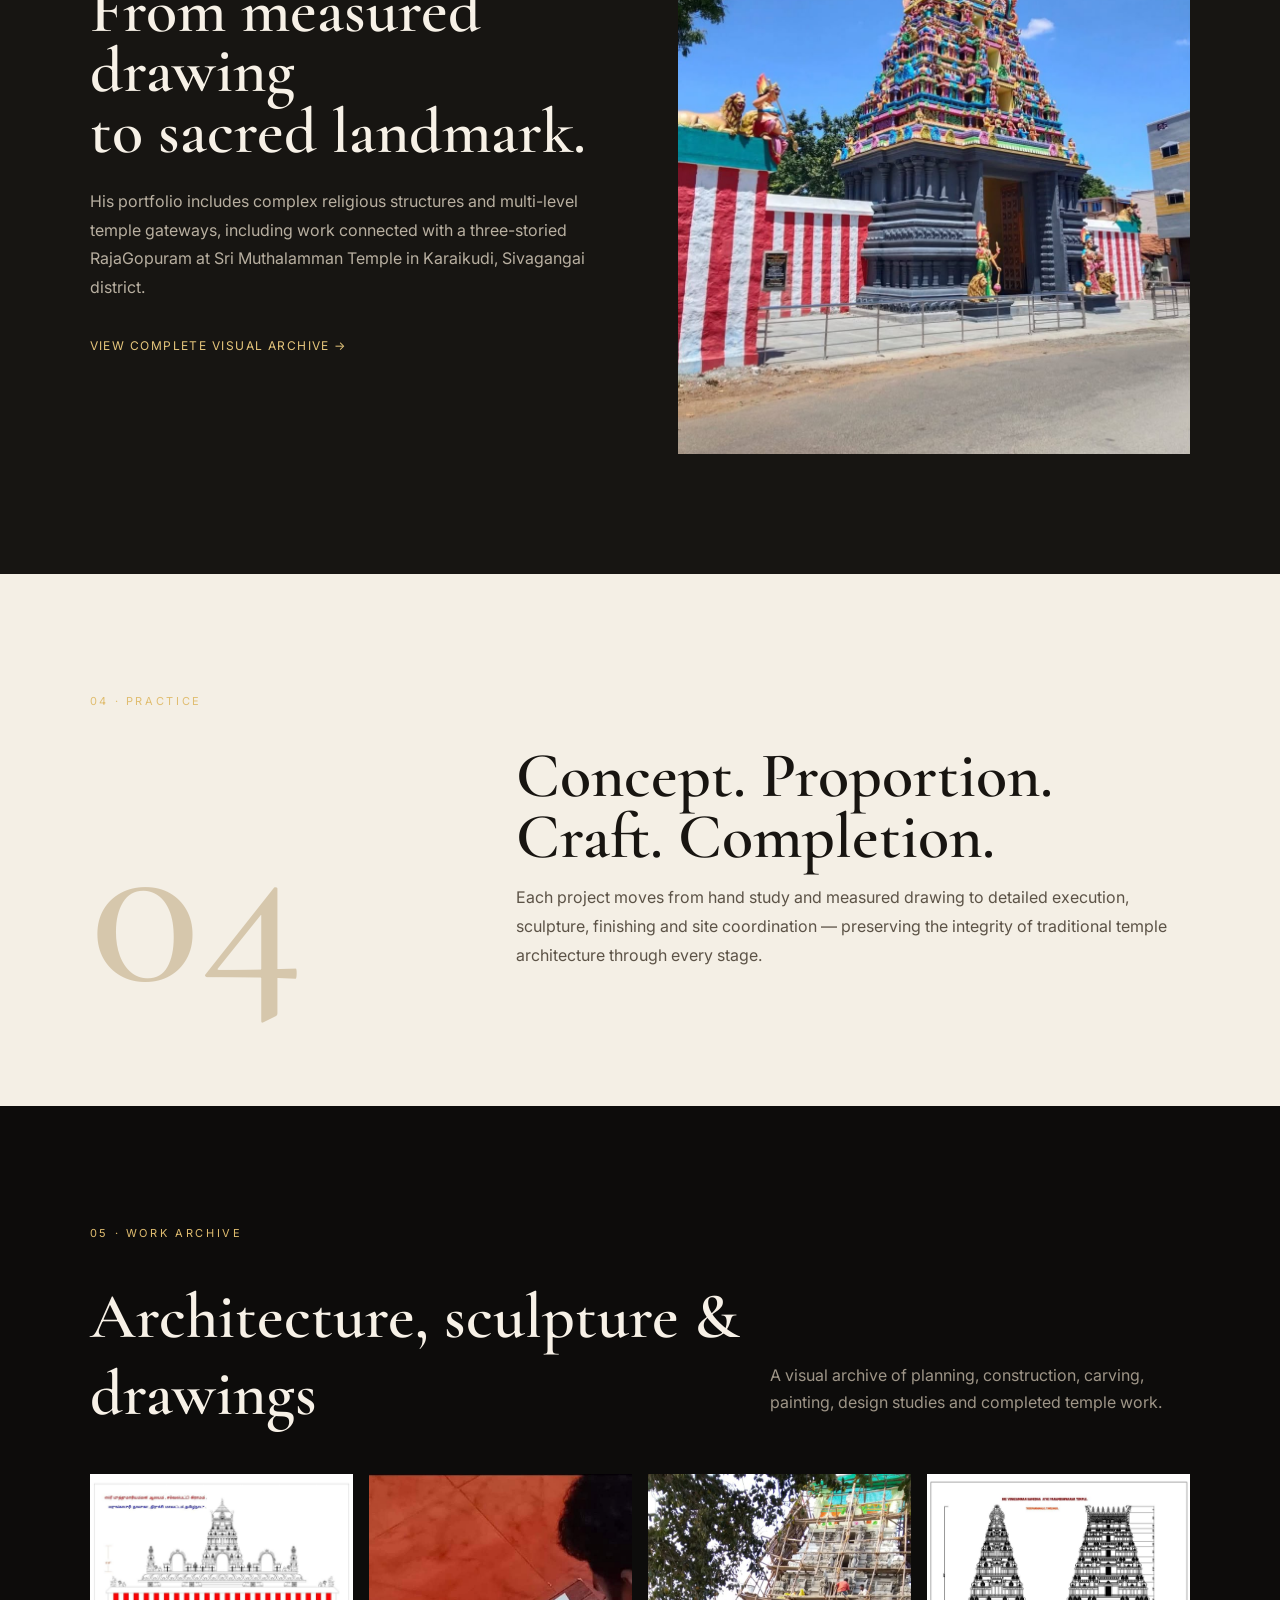
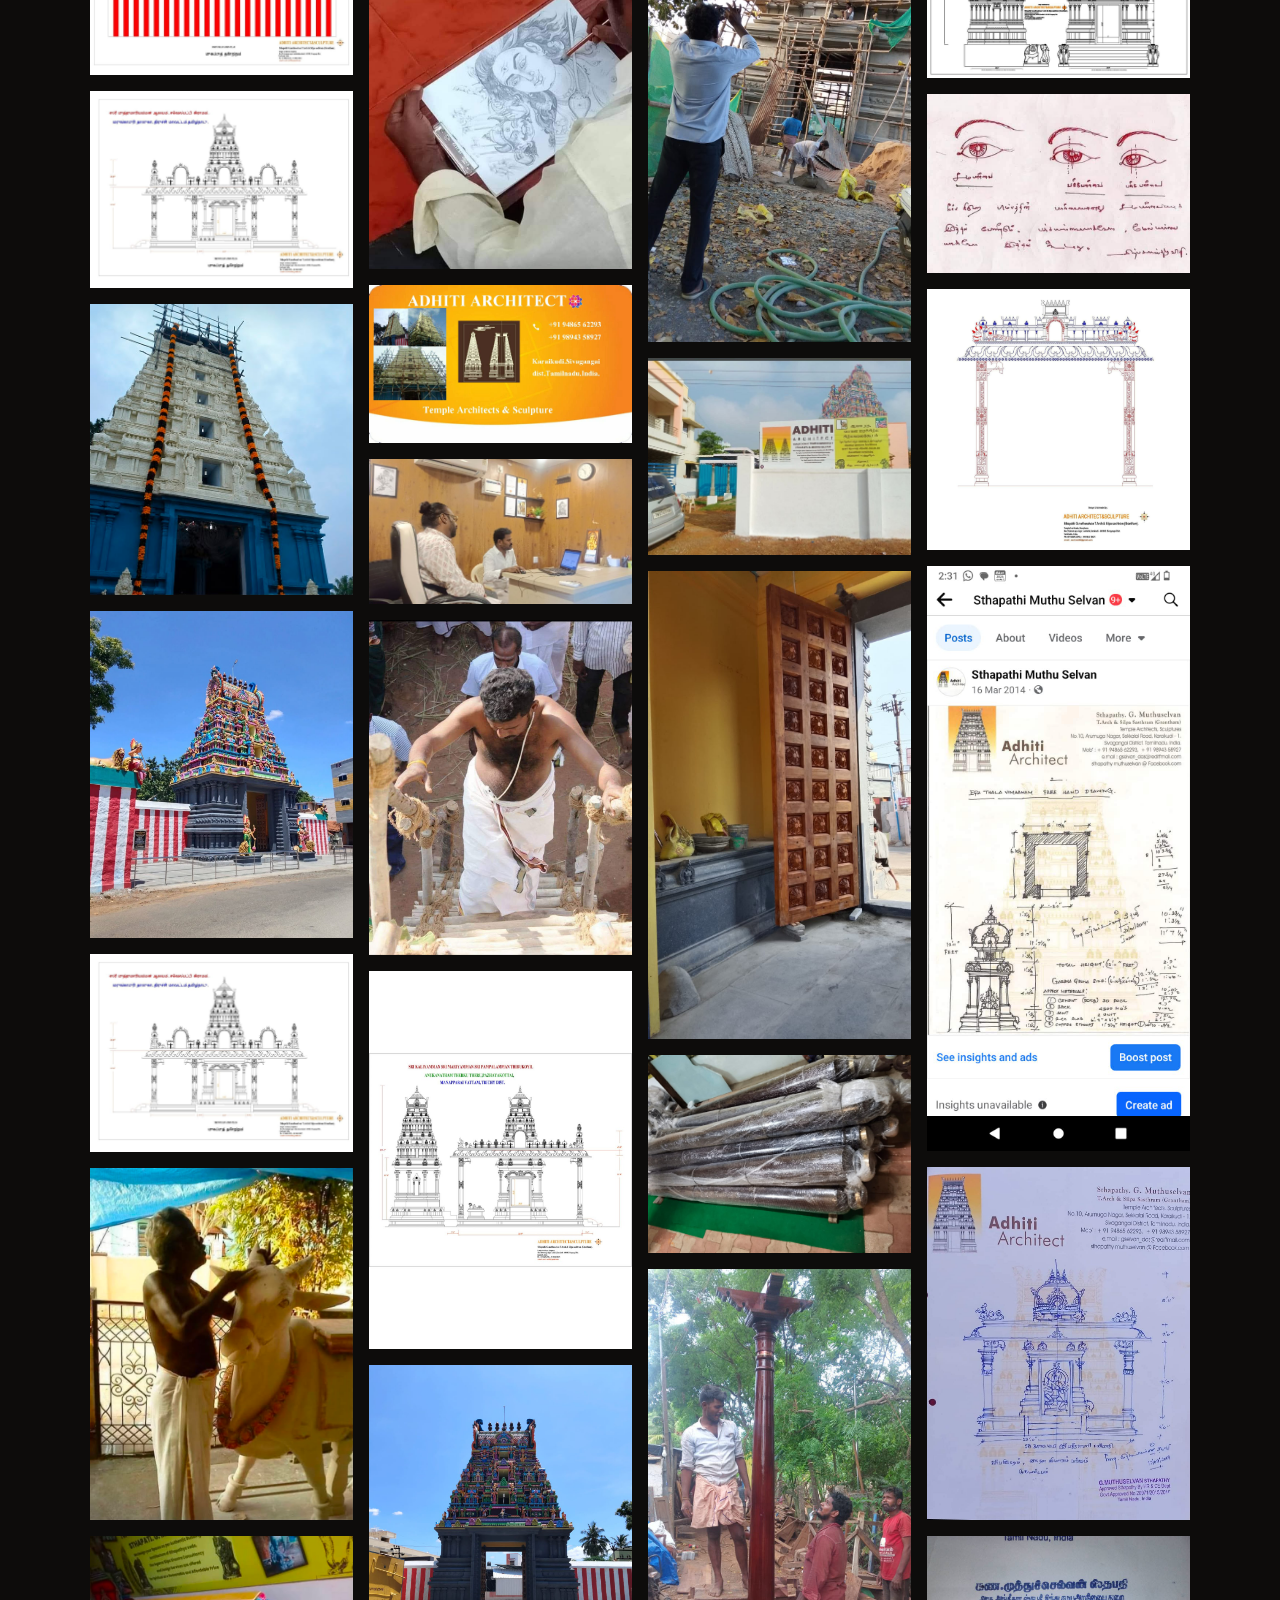
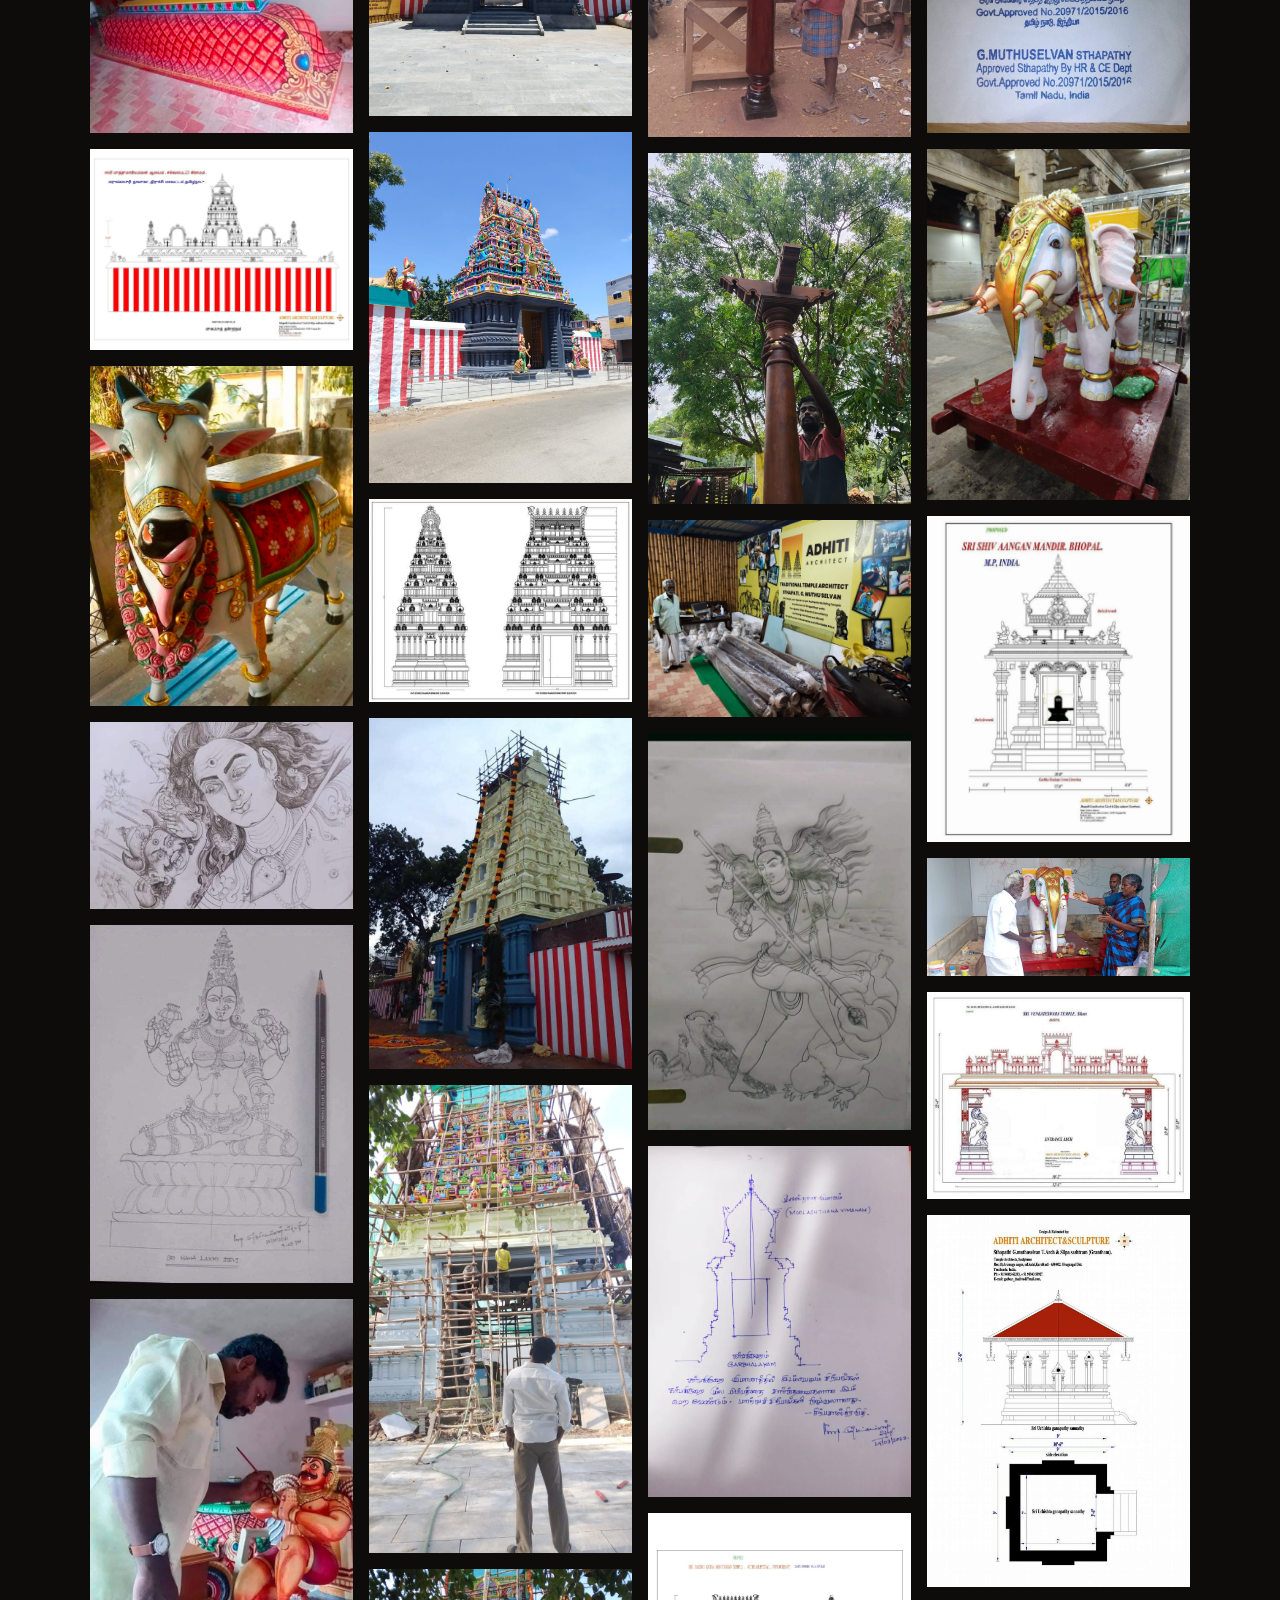
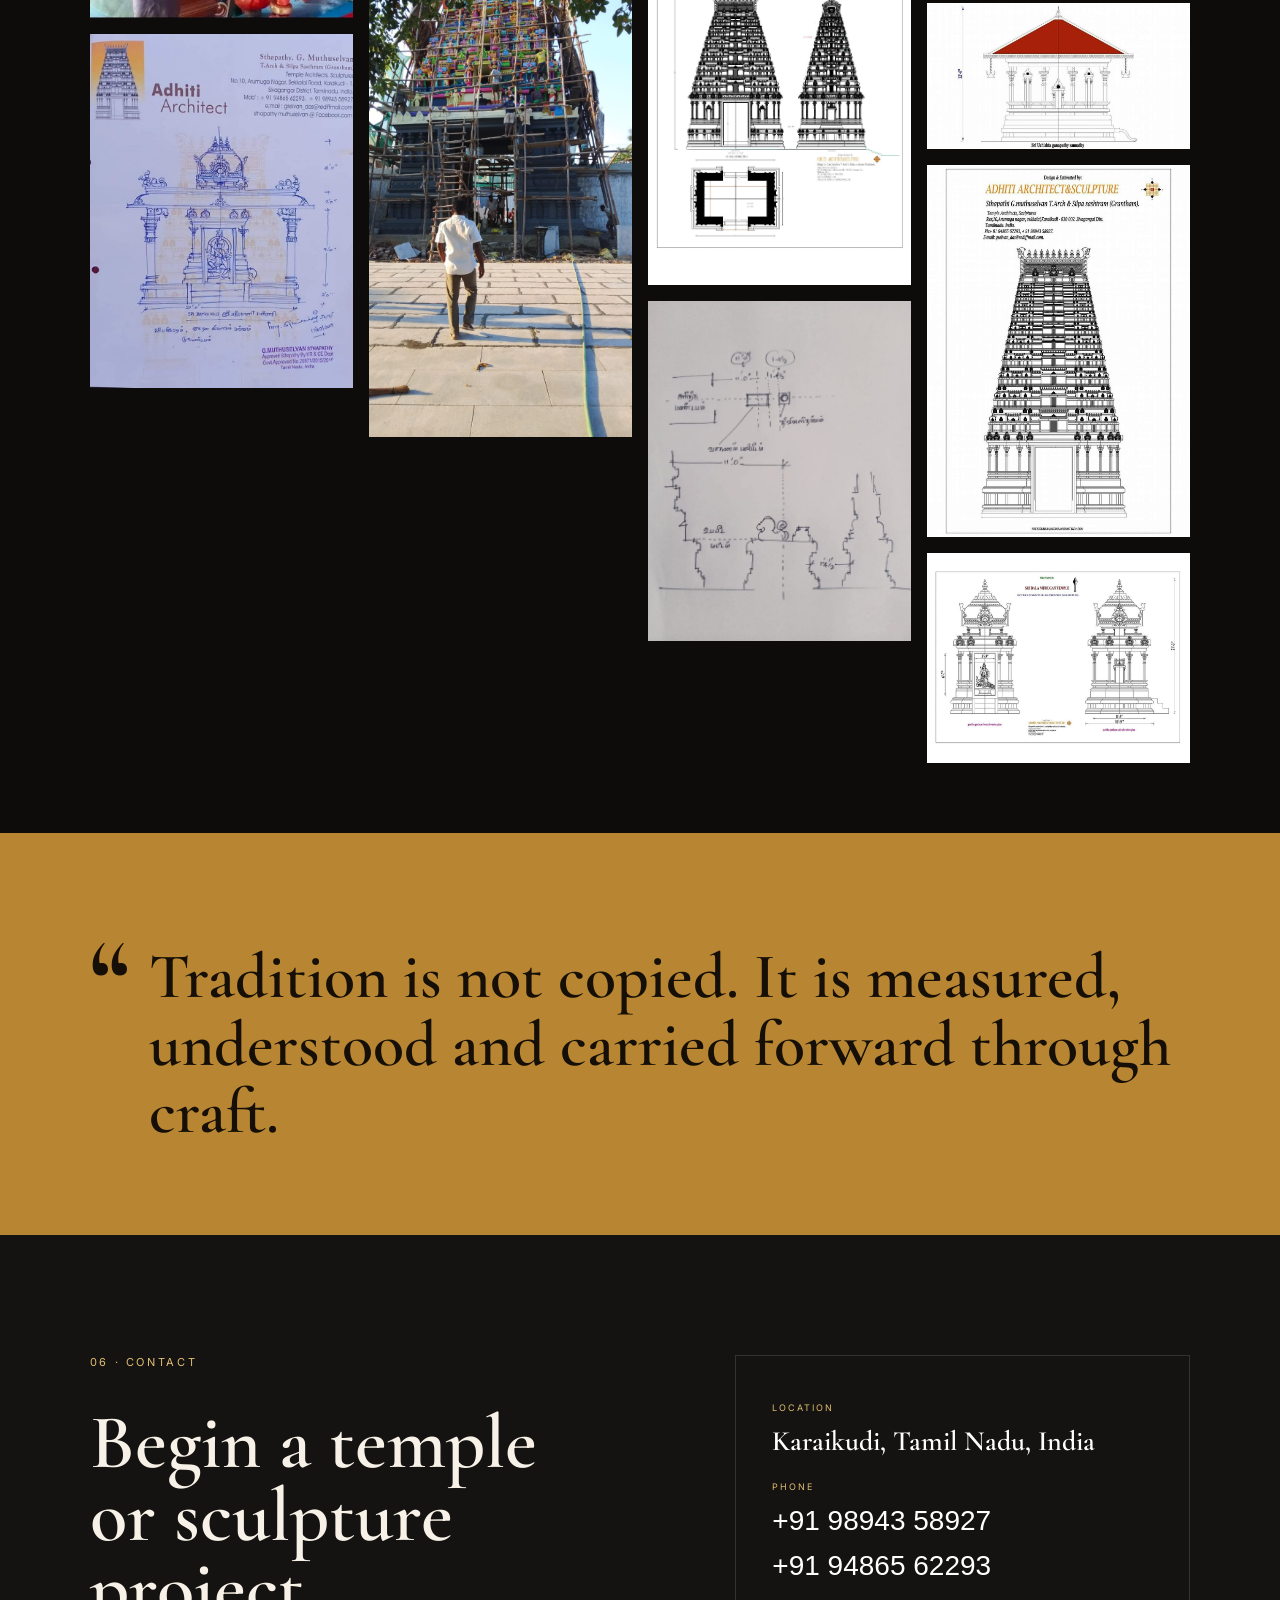
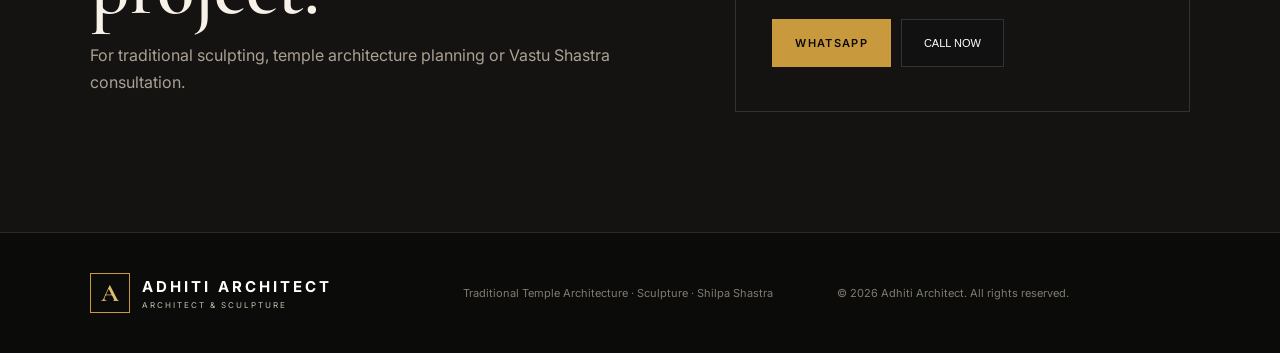
==== commit 6527574d: "Update index.html" ====
--- a/index.html
+++ b/index.html
@@ -40,6 +40,12 @@
   <img class="sthapathi-photo" src="assets/images/muthu-selvan.jpg.jpeg" alt="Sthapathi Muthu Selvan">
 </div>
         <div class="prose"><p>Sthapathi Muthu Selvan is a traditional temple architect, sculptor and digital creator based in Karaikudi, Tamil Nadu, India.</p><p>A Sthapathi is a master craftsman whose work is guided by the ancient <strong>Shilpa Shastras</strong> — traditional texts defining design, rules, measurements and proportions for sculpture and temple architecture.</p><p>His practice brings together temple planning, stone carving, sculptural design, traditional detailing and on-site execution.</p></div>
+<div class="approval-info">
+  <h3>G. MUTHUSELVAN STHAPATHI</h3>
+  <p>Approved Sthapathi by HR &amp; CE Dept</p>
+  <p>Govt. Approved No: 20971/2015/2016</p>
+  <p>Tamil Nadu, INDIA</p>
+</div>
       </div>
     </section>
 </section>
--- a/style.css
+++ b/style.css
@@ -55,3 +55,64 @@
     font-weight: 500 !important;
     letter-spacing: 0 !important;
 }
+.signature-projects {
+  background: #0b0b0b;
+  color: #f5f1e8;
+}
+
+.signature-project-list {
+  display: grid;
+  grid-template-columns: repeat(3, 1fr);
+  gap: 1px;
+  margin-top: 40px;
+  background: rgba(255, 255, 255, 0.08);
+}
+
+.signature-project-list article {
+  background: #11100e;
+  padding: 34px 30px;
+  min-height: 220px;
+  border: 1px solid rgba(201, 154, 61, 0.18);
+}
+
+.signature-project-list article > span {
+  display: block;
+  color: #d7a642;
+  font-size: 11px;
+  letter-spacing: 0.18em;
+  margin-bottom: 26px;
+}
+
+.signature-project-list h3 {
+  margin: 0 0 14px;
+  font-family: "Cormorant Garamond", serif;
+  font-size: 28px;
+  line-height: 1.1;
+  color: #f7f1e7;
+}
+
+.signature-project-list p {
+  margin: 0 0 14px;
+  color: #c9bfae;
+  line-height: 1.6;
+  font-size: 14px;
+}
+
+.signature-project-list small {
+  display: block;
+  color: #d7a642;
+  line-height: 1.5;
+  letter-spacing: 0.04em;
+}
+
+@media (max-width: 1000px) {
+  .signature-project-list {
+    grid-template-columns: repeat(2, 1fr);
+  }
+}
+
+@media (max-width: 650px) {
+  .signature-project-list {
+    grid-template-columns: 1fr;
+  }
+}
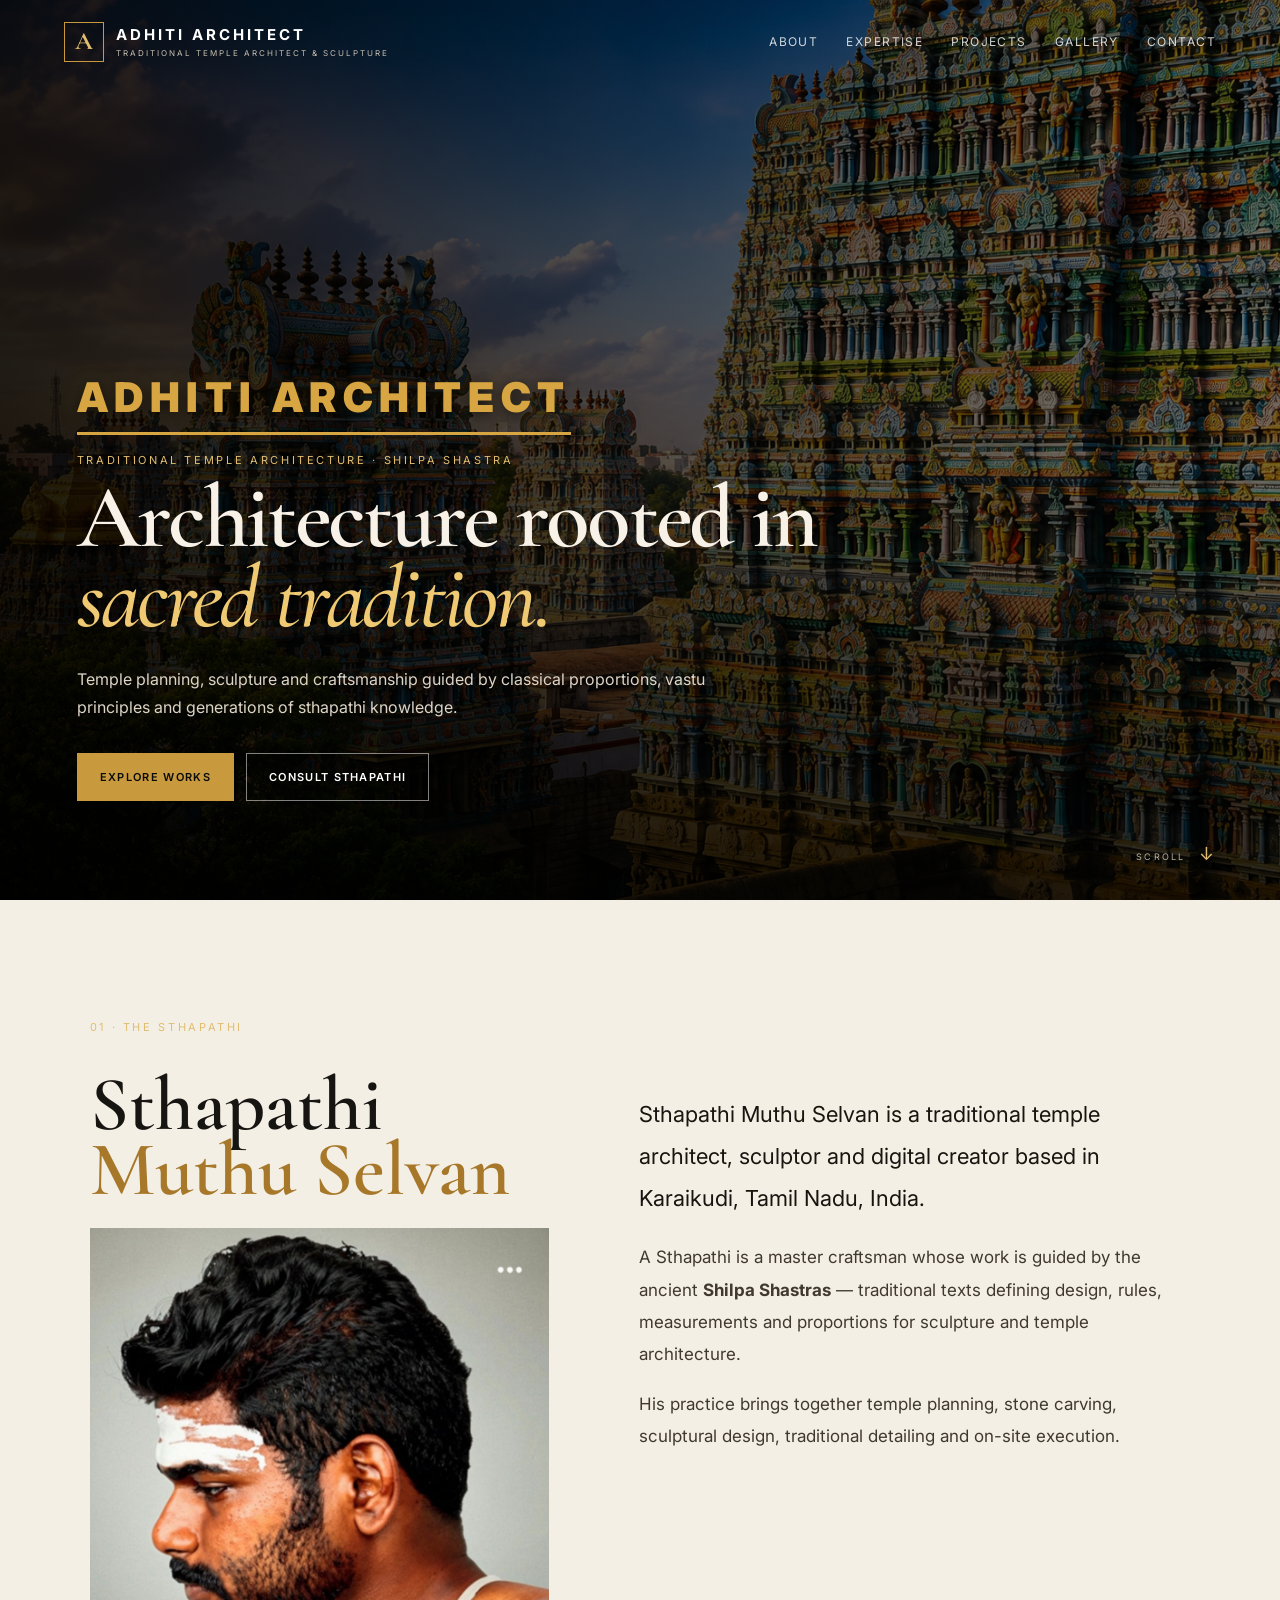
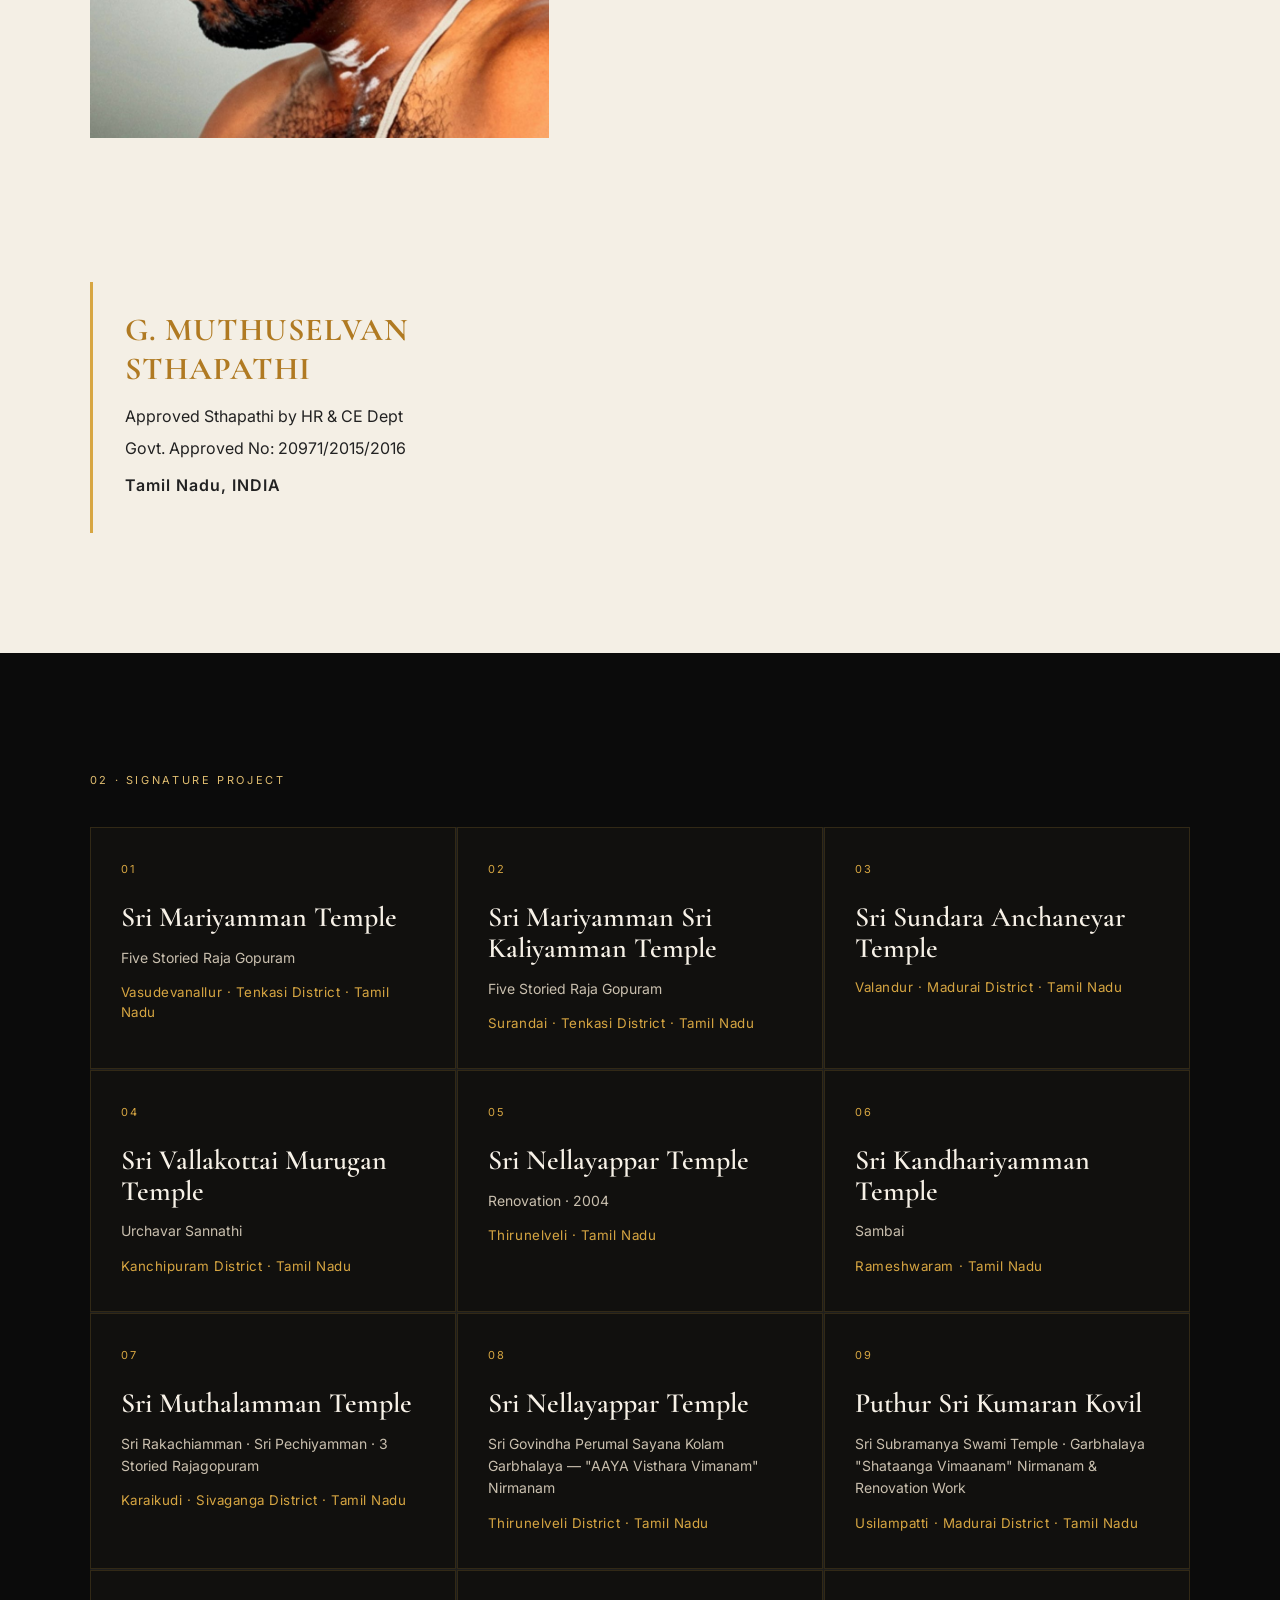
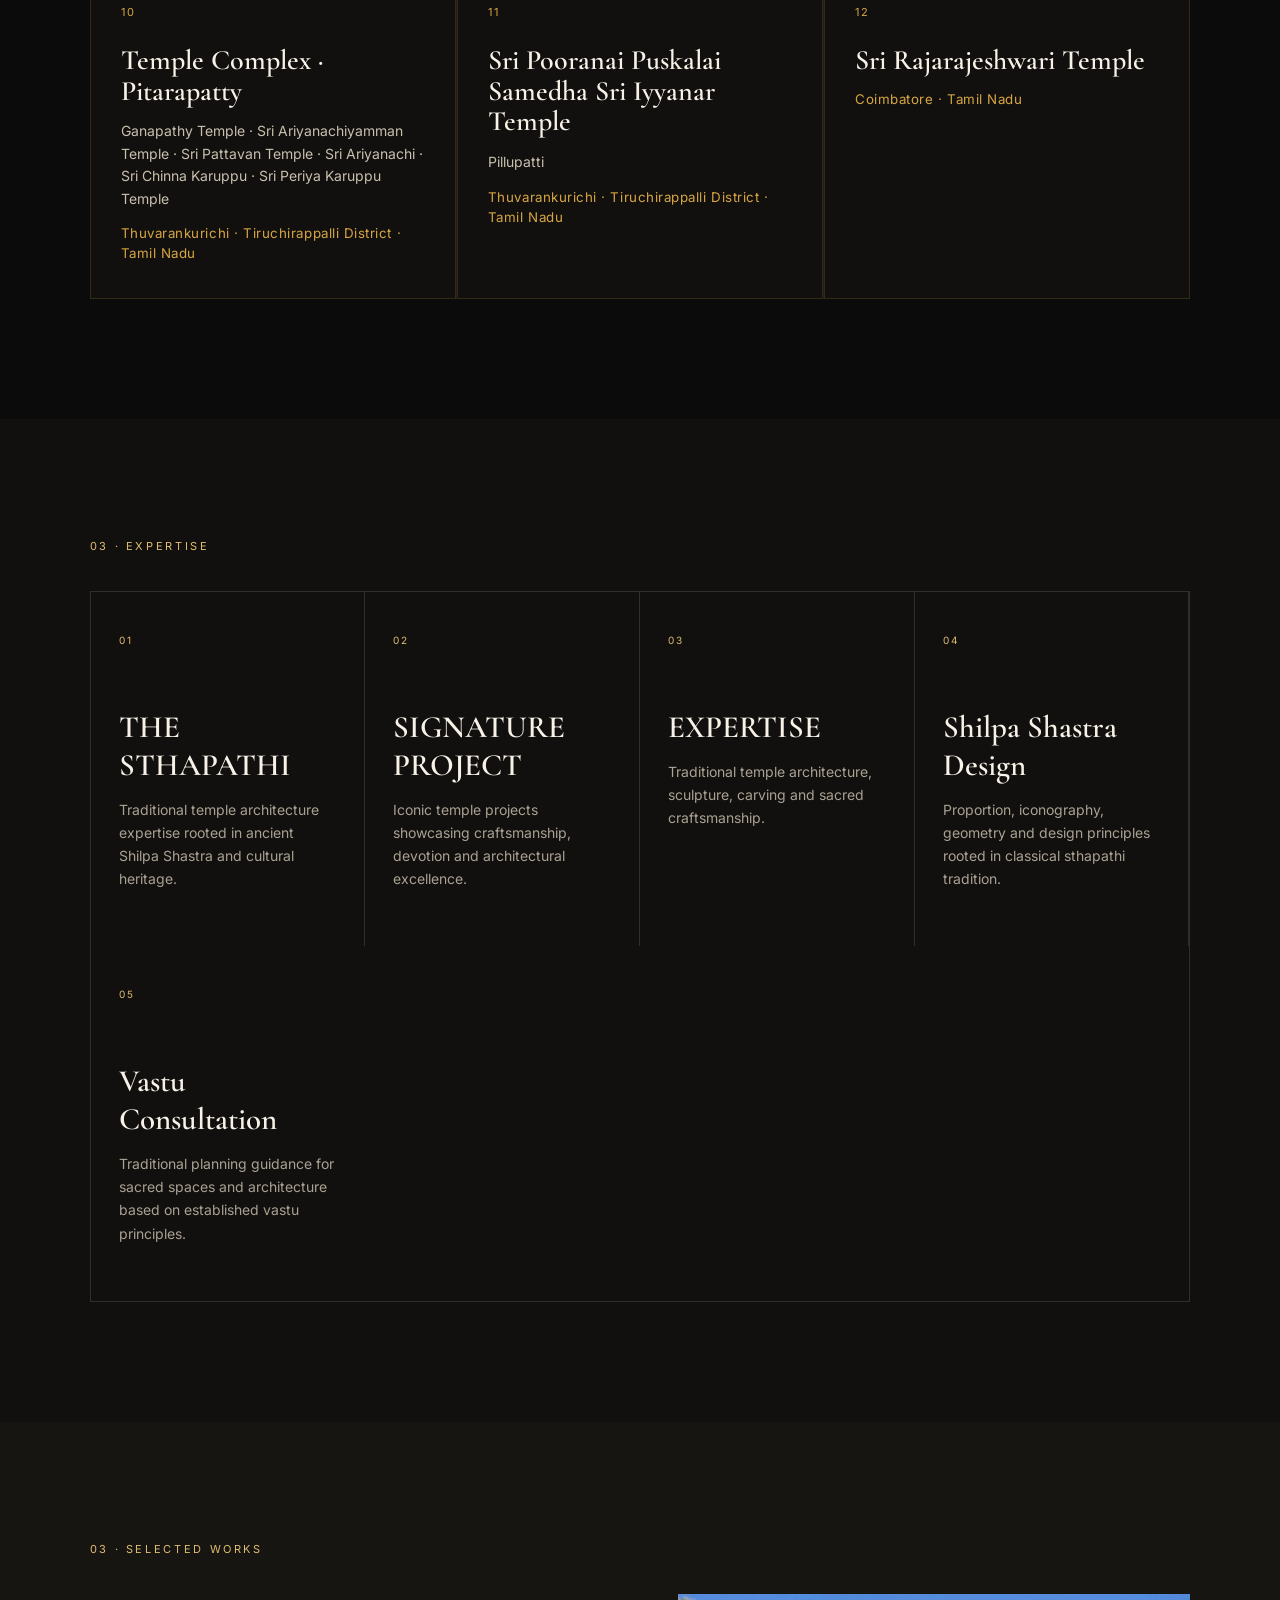
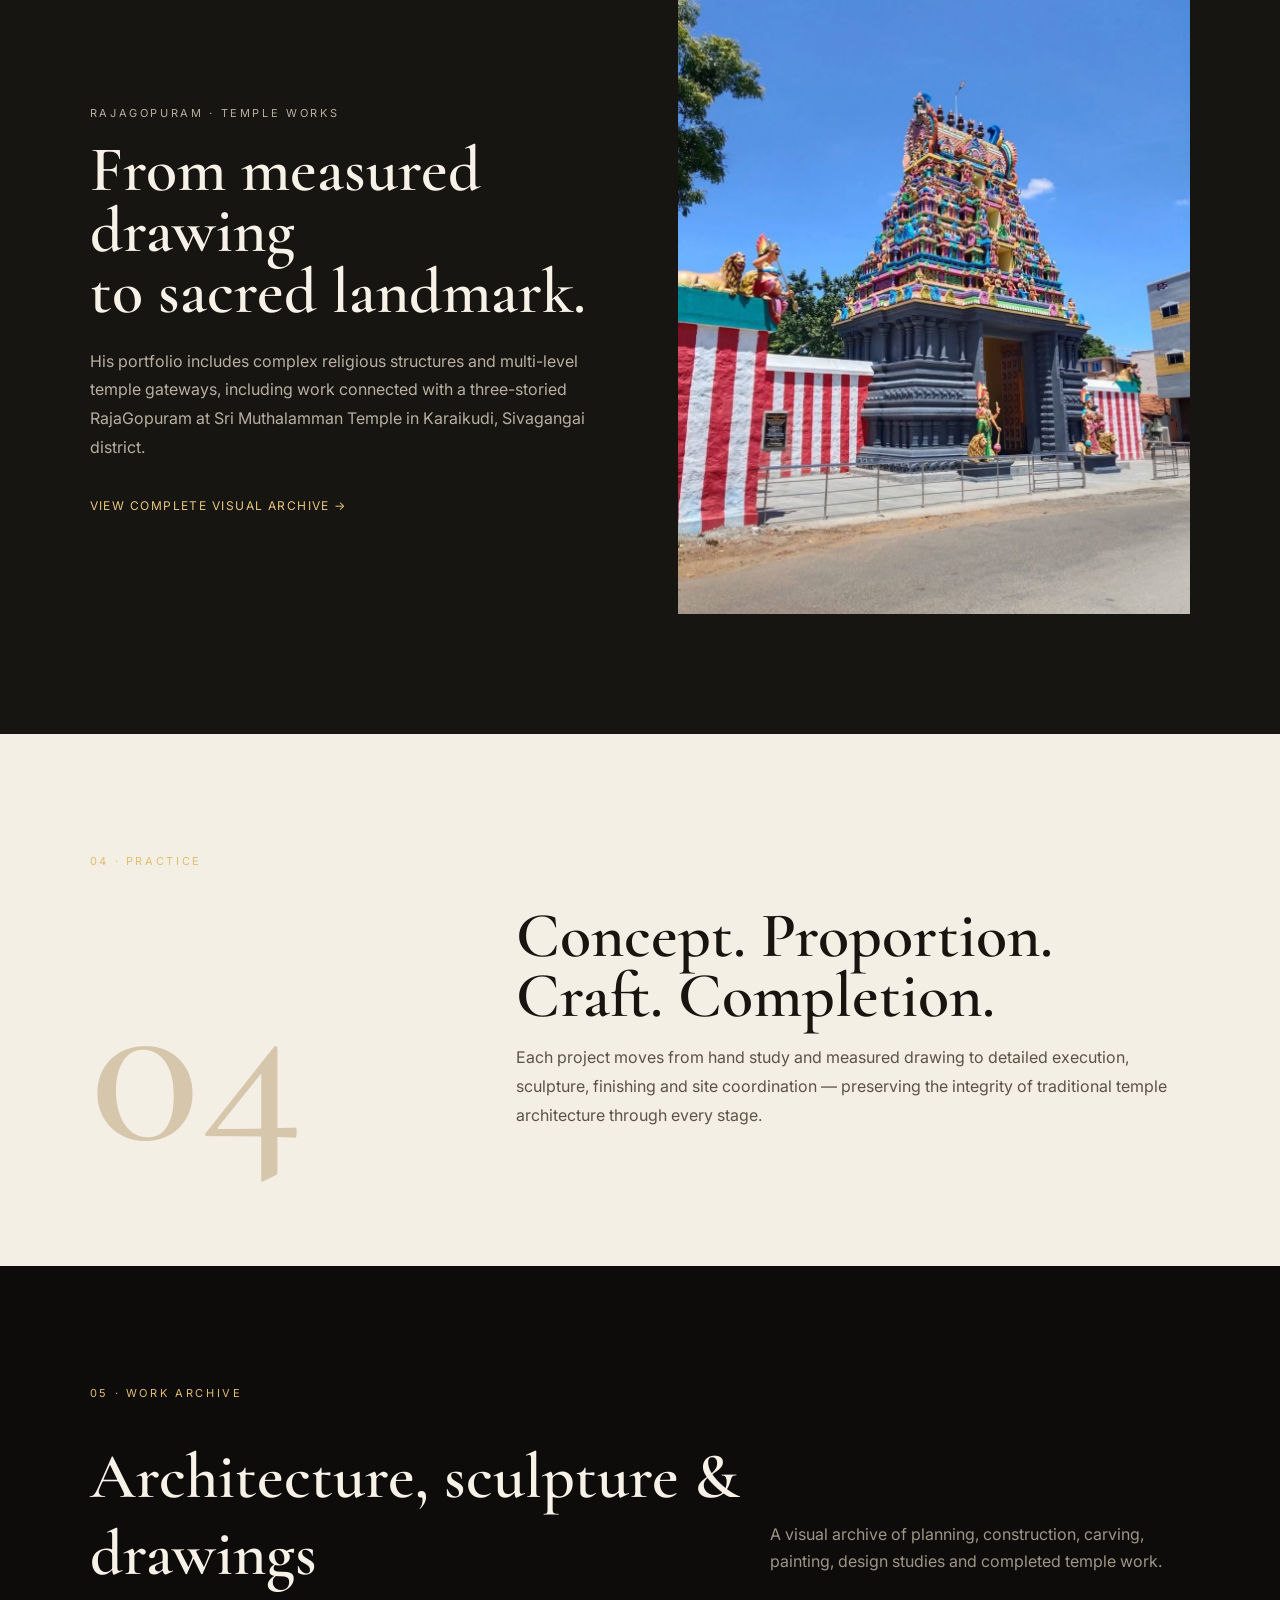
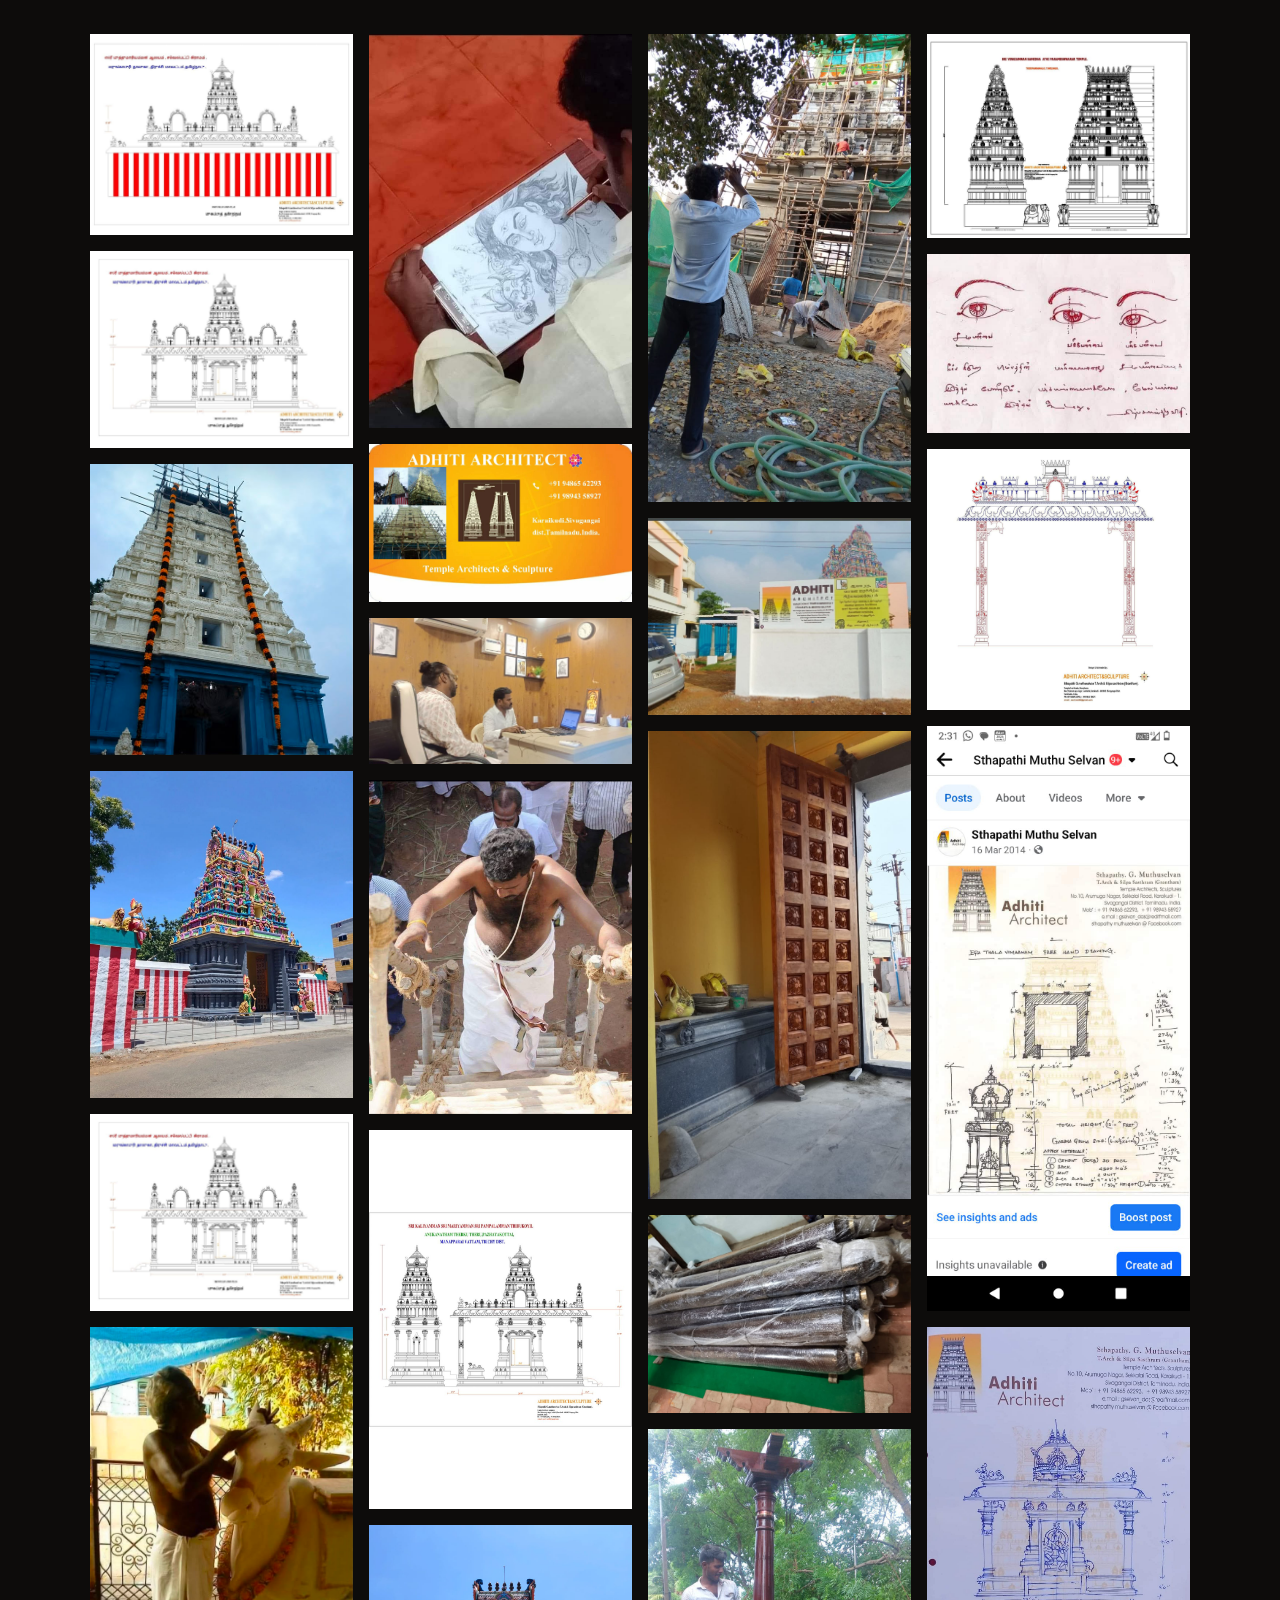
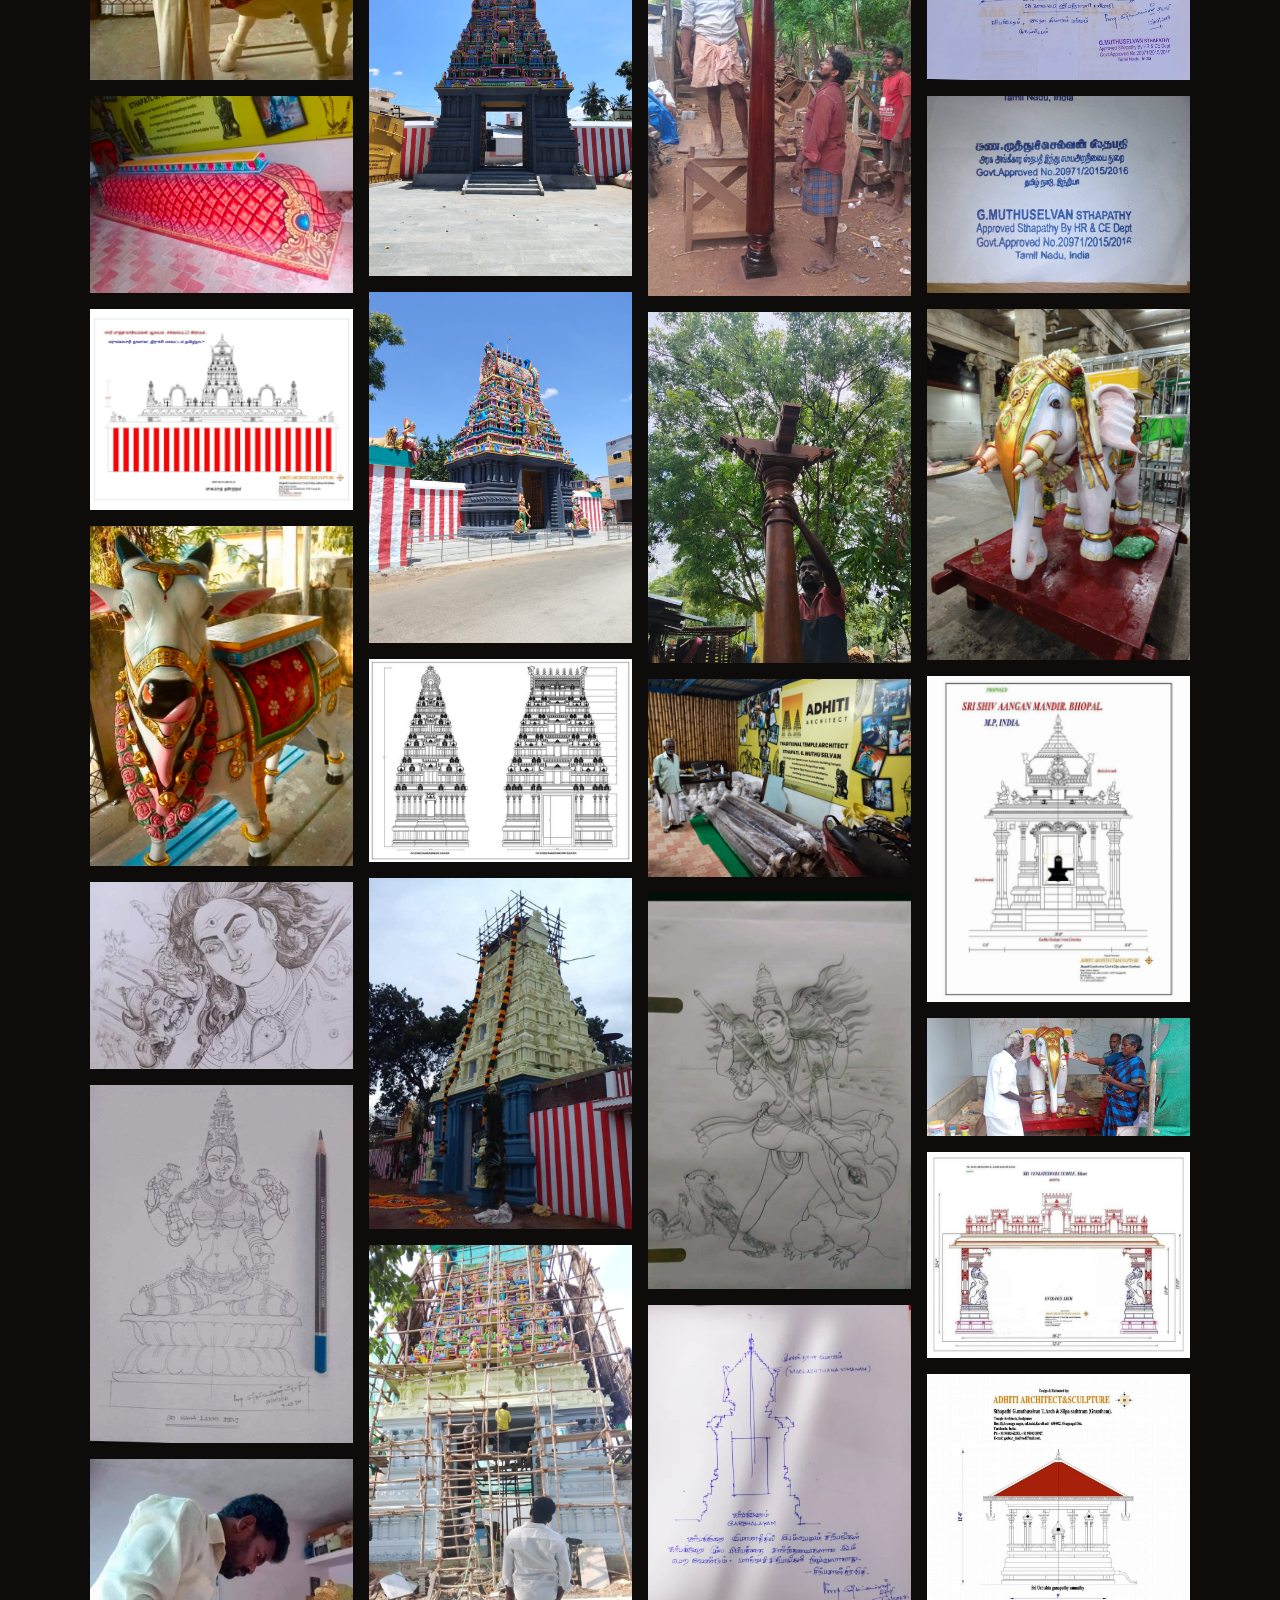
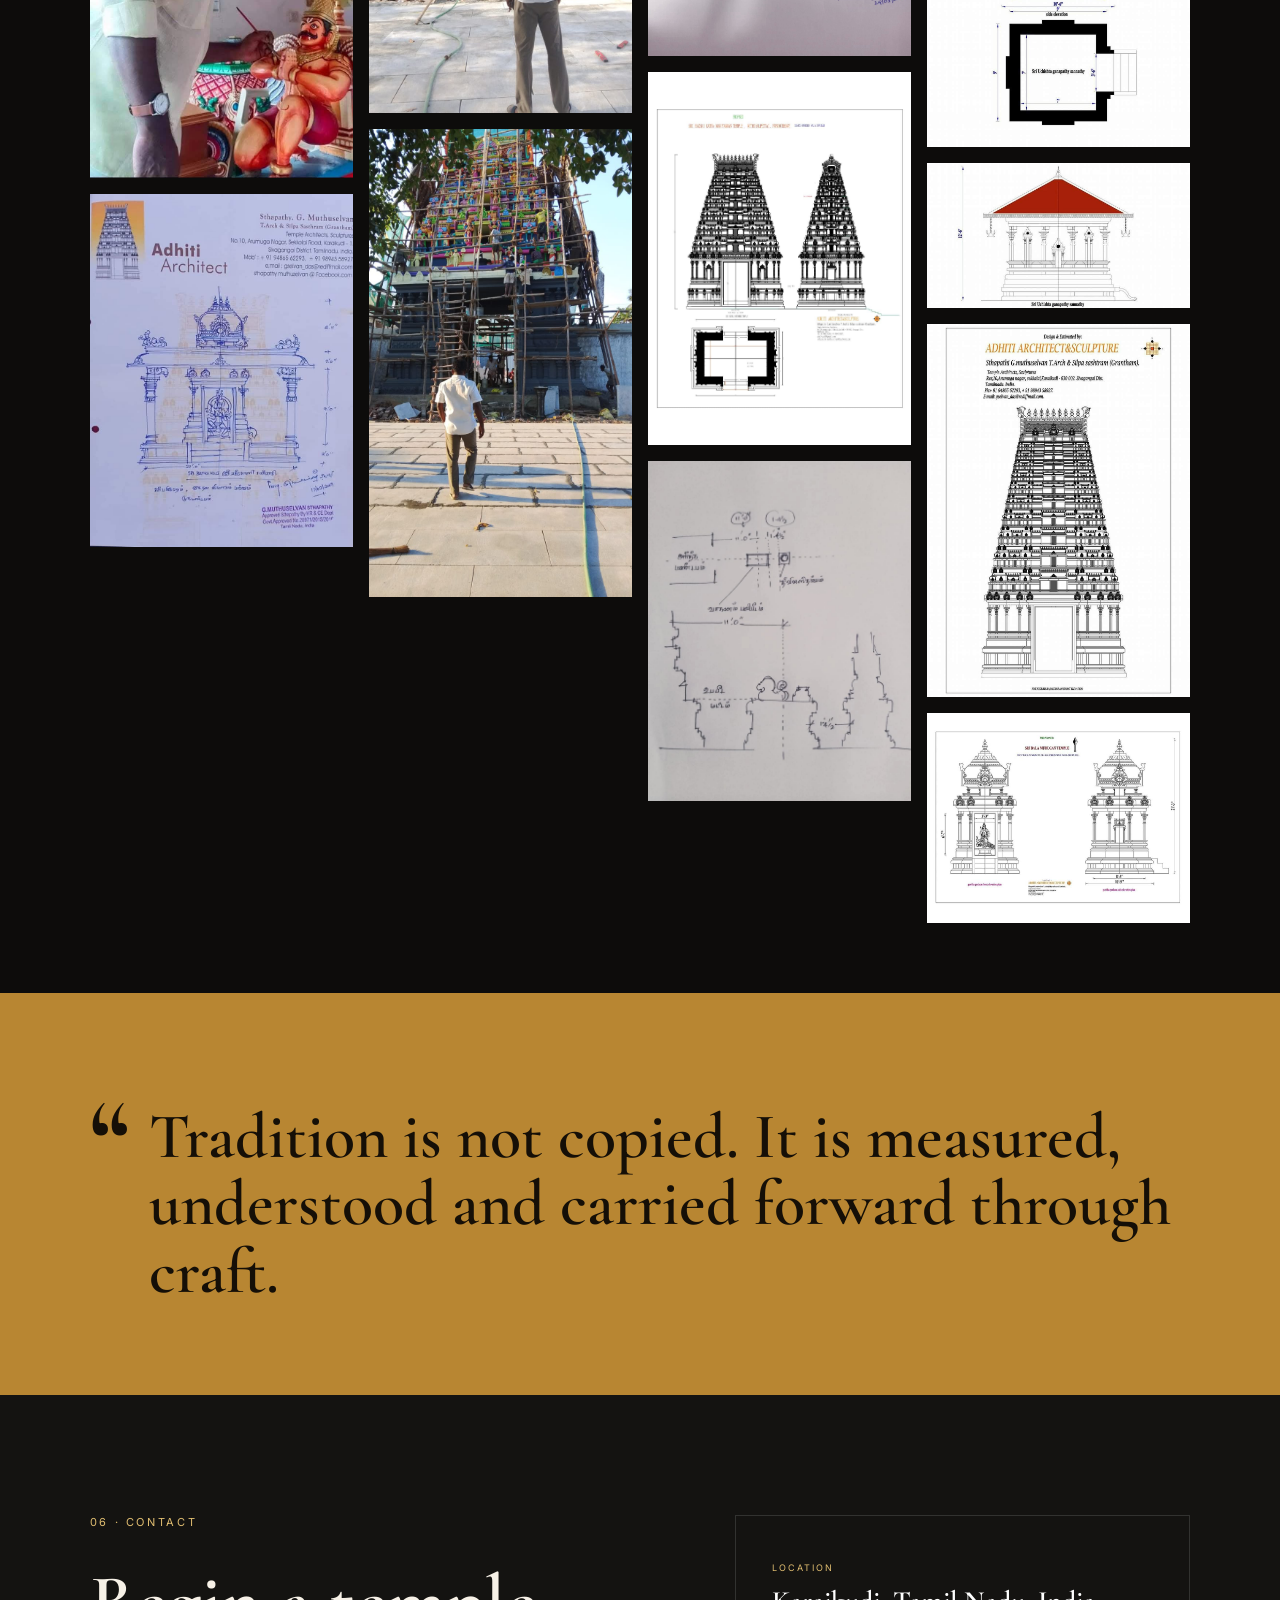
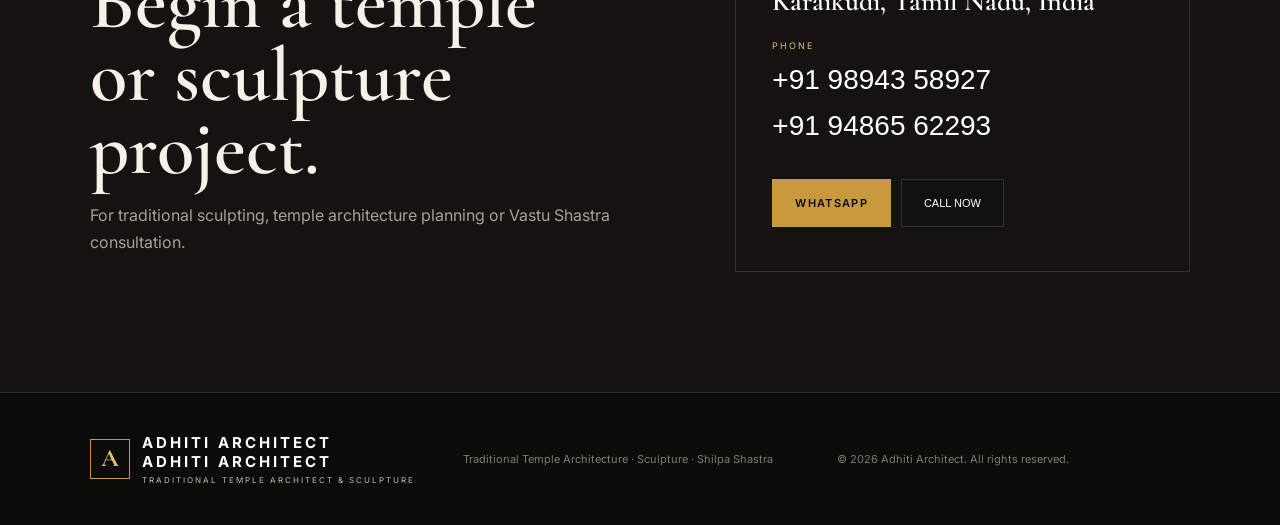
==== commit 16bf3c31: "Update index.html" ====
--- a/index.html
+++ b/index.html
@@ -215,7 +215,7 @@
     </section>
   </main>
 
-  <footer><div class="brand footer-brand"><span class="brand-mark">A</span><span><b>ADHITI ARCHITECT</b><small>ARCHITECT & SCULPTURE</small></span></div><p>Traditional Temple Architecture · Sculpture · Shilpa Shastra</p><p>© <span id="year"></span> Adhiti Architect. All rights reserved.</p></footer>
+  <footer><div class="brand footer-brand"><span class="brand-mark">A</span><span><b>ADHITI ARCHITECT</b><b>ADHITI ARCHITECT</b><small>TRADITIONAL TEMPLE ARCHITECT & SCULPTURE</small></span></div><p>Traditional Temple Architecture · Sculpture · Shilpa Shastra</p><p>© <span id="year"></span> Adhiti Architect. All rights reserved.</p></footer>
 
   <div class="lightbox" id="lightbox"><button aria-label="Close">×</button><img alt="Expanded project image"></div>
   <script src="custom-images.js"></script>
--- a/style.css
+++ b/style.css
@@ -116,3 +116,34 @@
     grid-template-columns: 1fr;
   }
 }
+/* STHAPATHI APPROVAL DETAILS */
+
+.approval-info {
+  margin-top: 55px;
+  padding: 28px 32px;
+  border-left: 3px solid #d7a642;
+  max-width: 520px;
+}
+
+.approval-info h3 {
+  margin: 0 0 16px;
+  font-family: "Cormorant Garamond", serif;
+  font-size: 32px;
+  font-weight: 700;
+  color: #b07a22;
+  letter-spacing: 1px;
+}
+
+.approval-info p {
+  margin: 6px 0;
+  font-family: "Inter", sans-serif;
+  font-size: 16px;
+  line-height: 1.6;
+  color: #222;
+}
+
+.approval-info p:last-child {
+  margin-top: 12px;
+  font-weight: 600;
+  letter-spacing: 1px;
+}
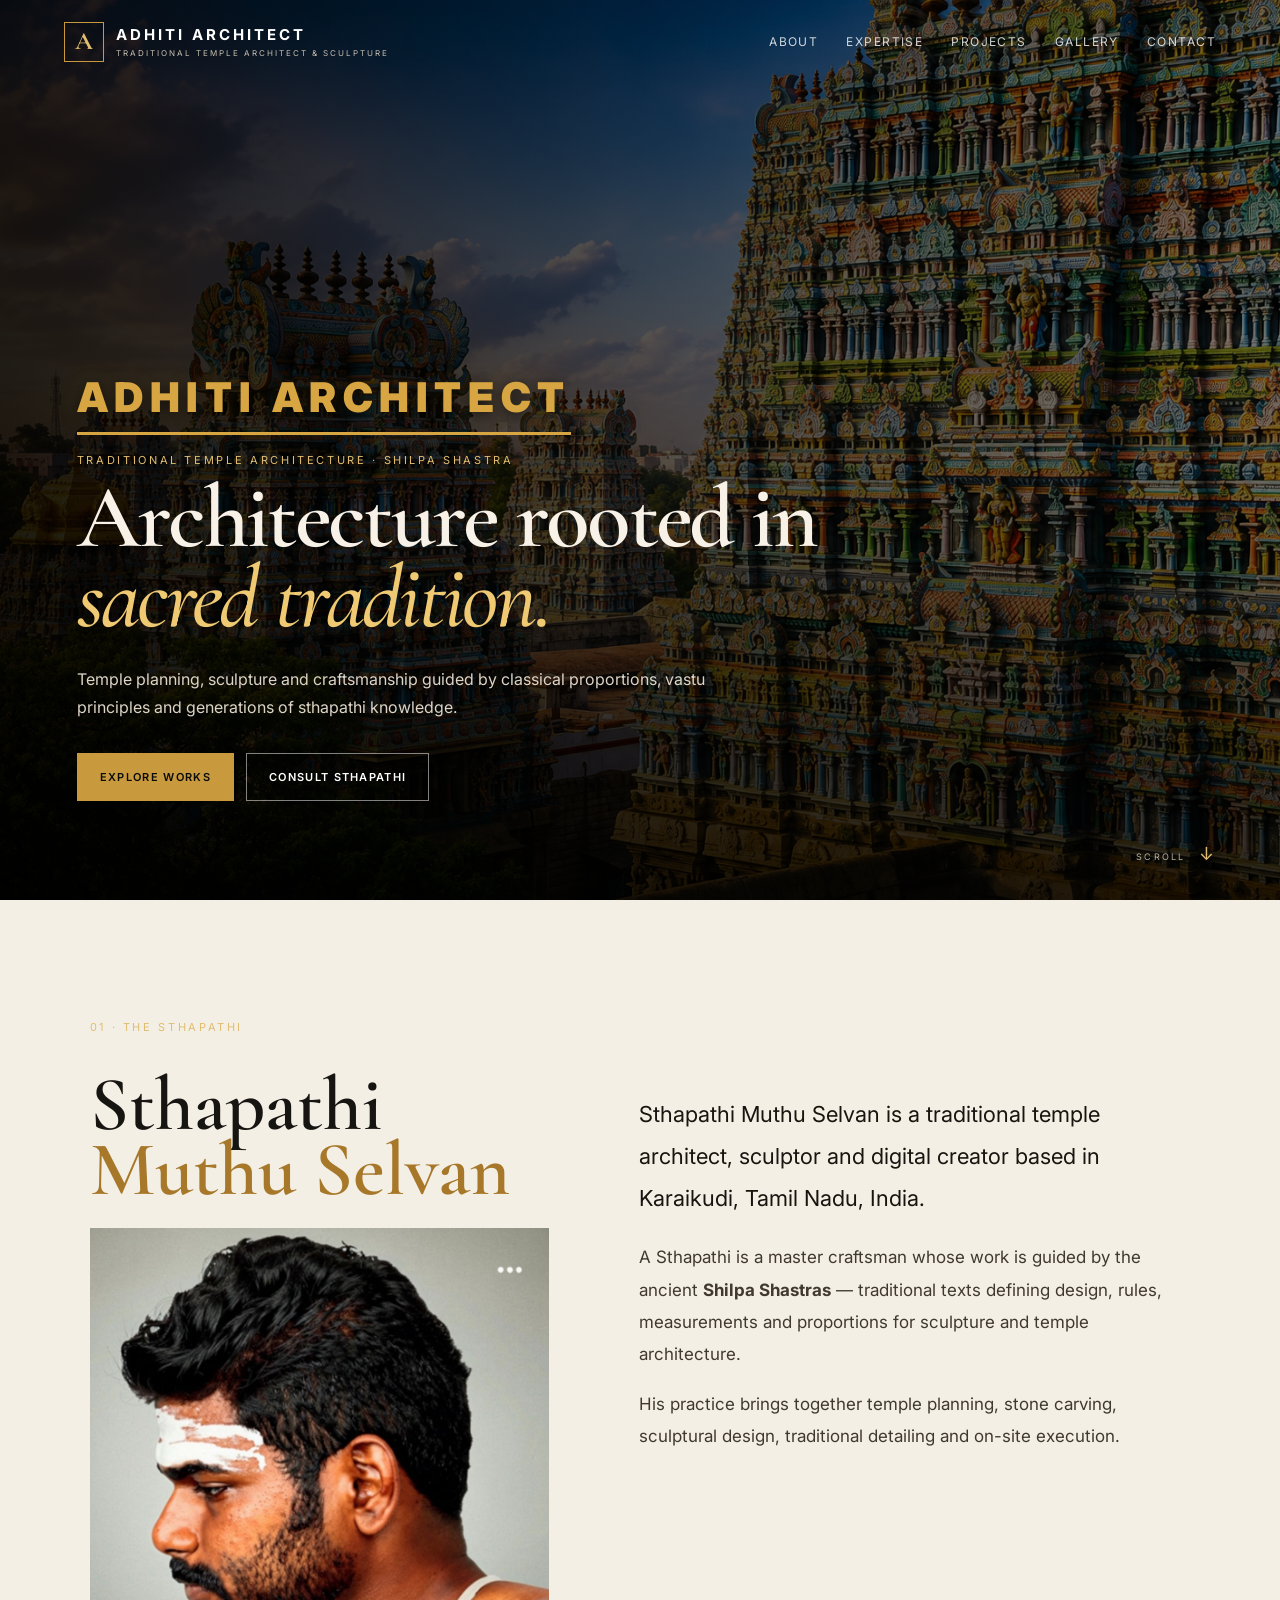
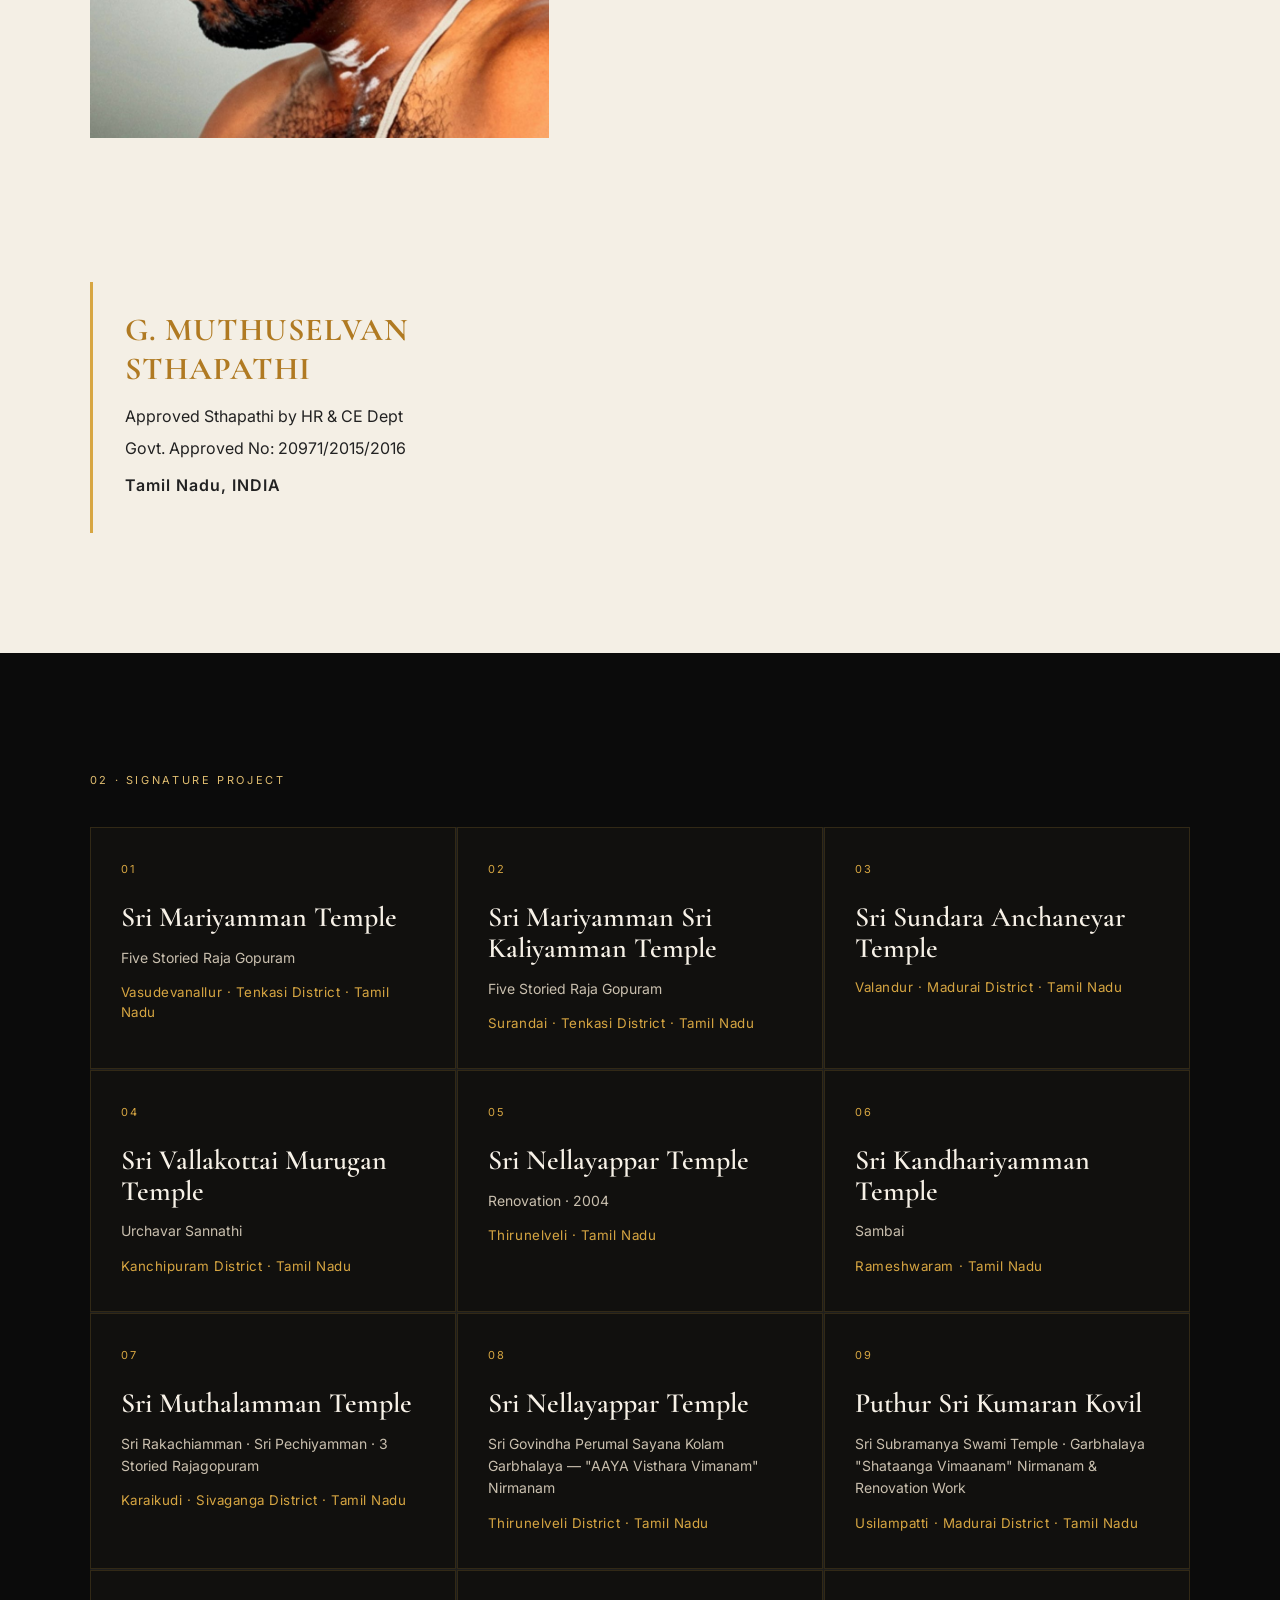
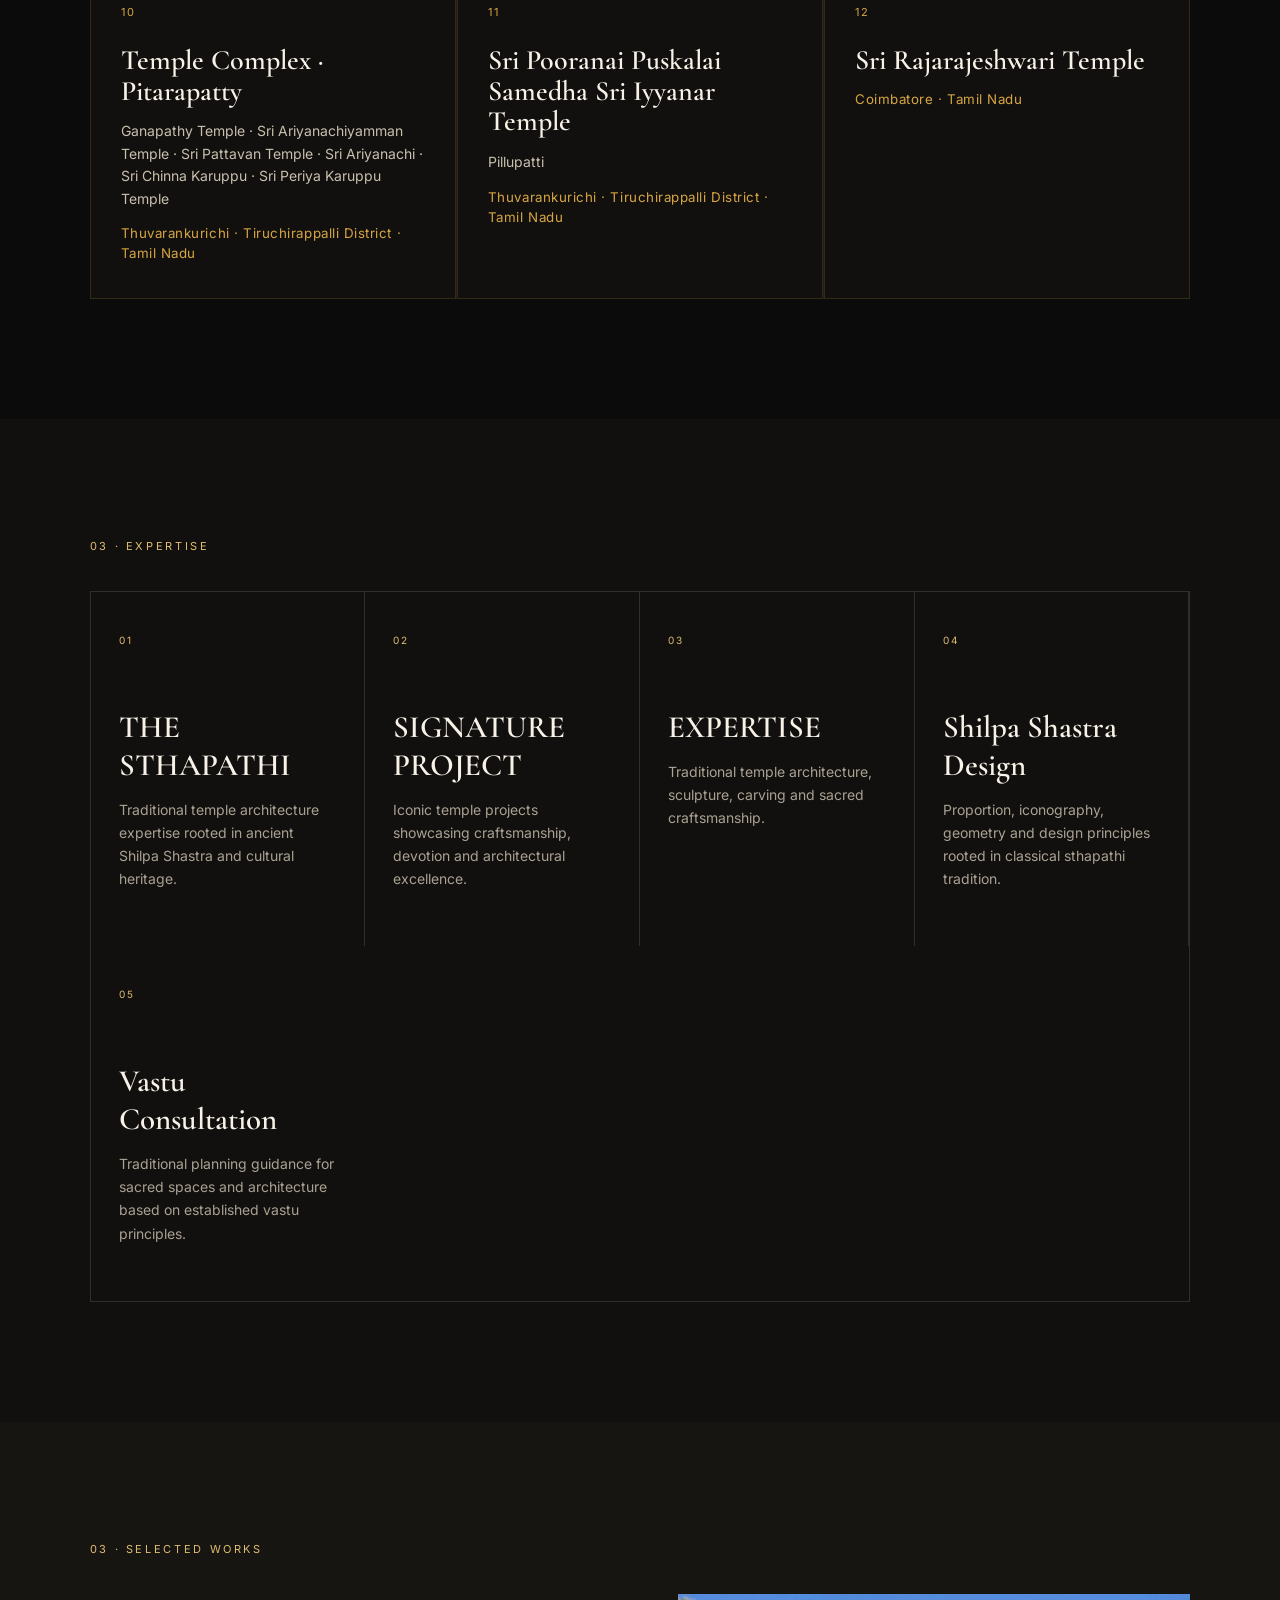
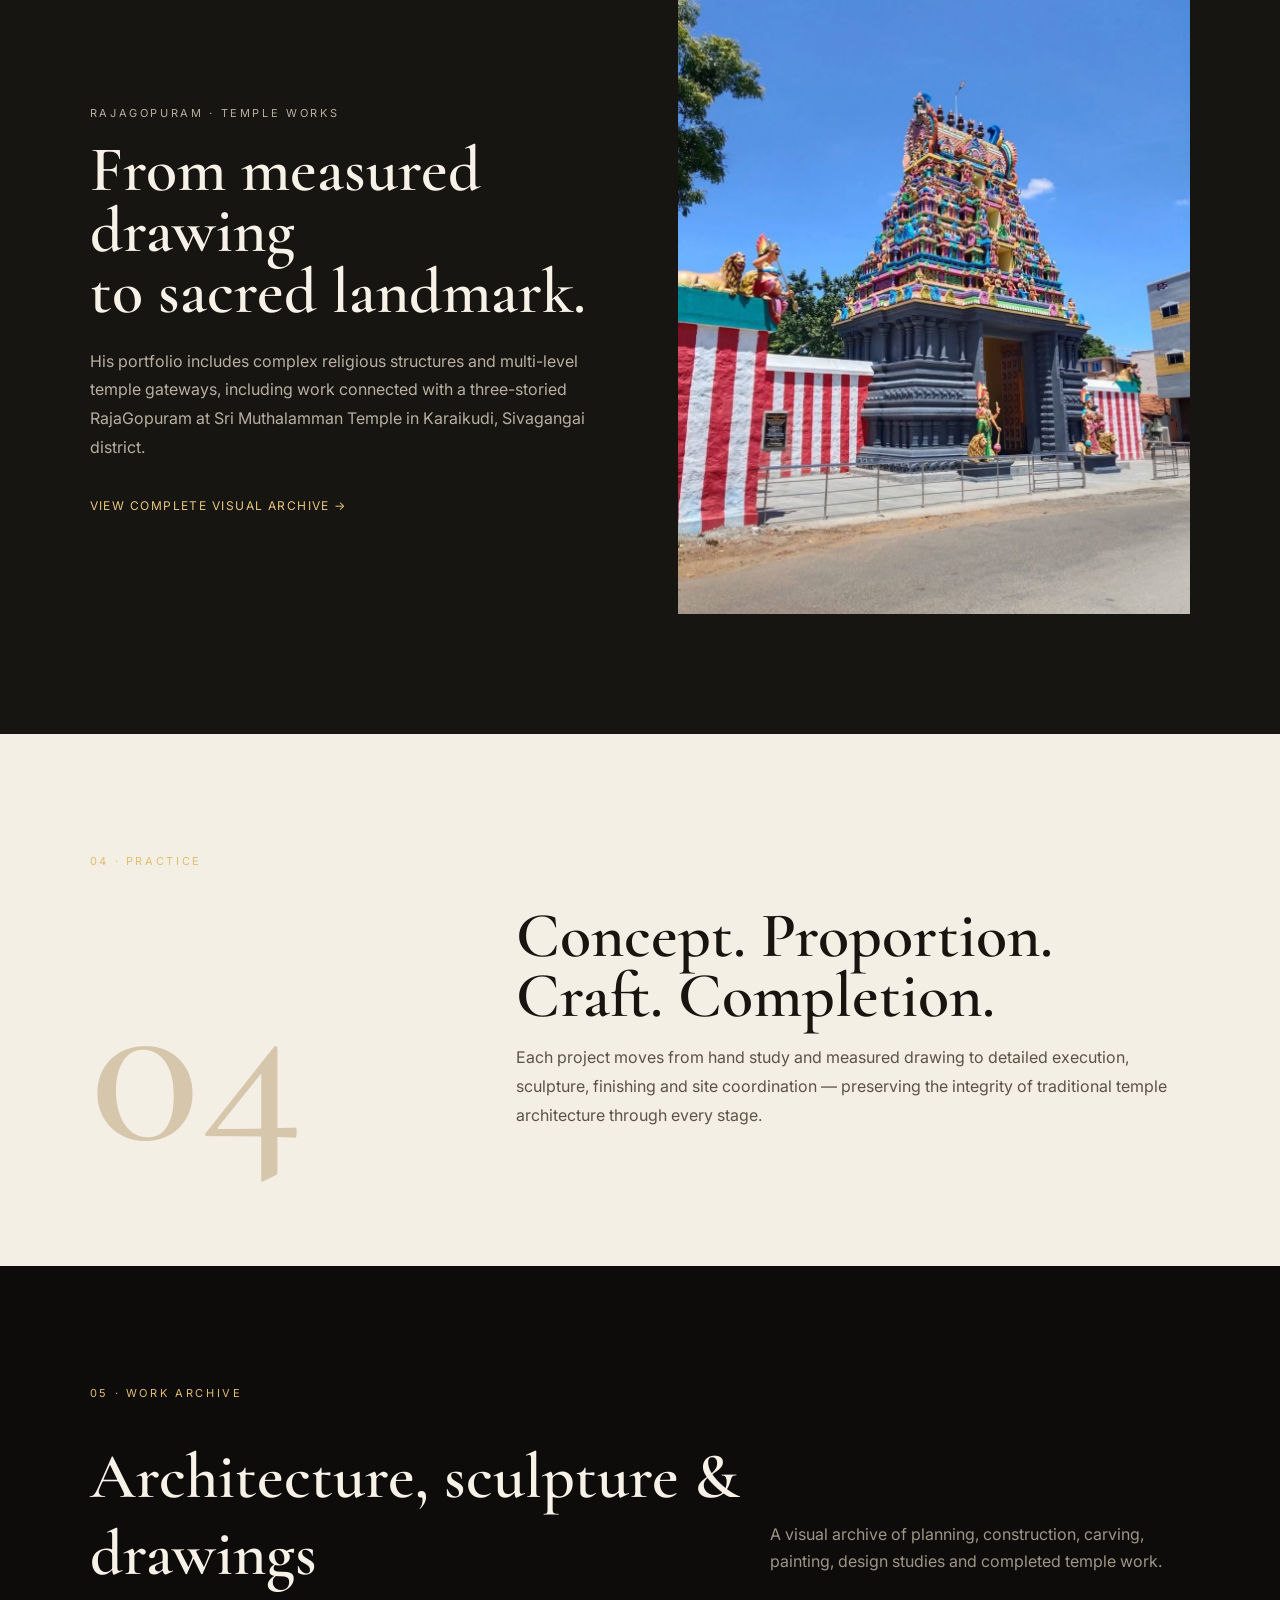
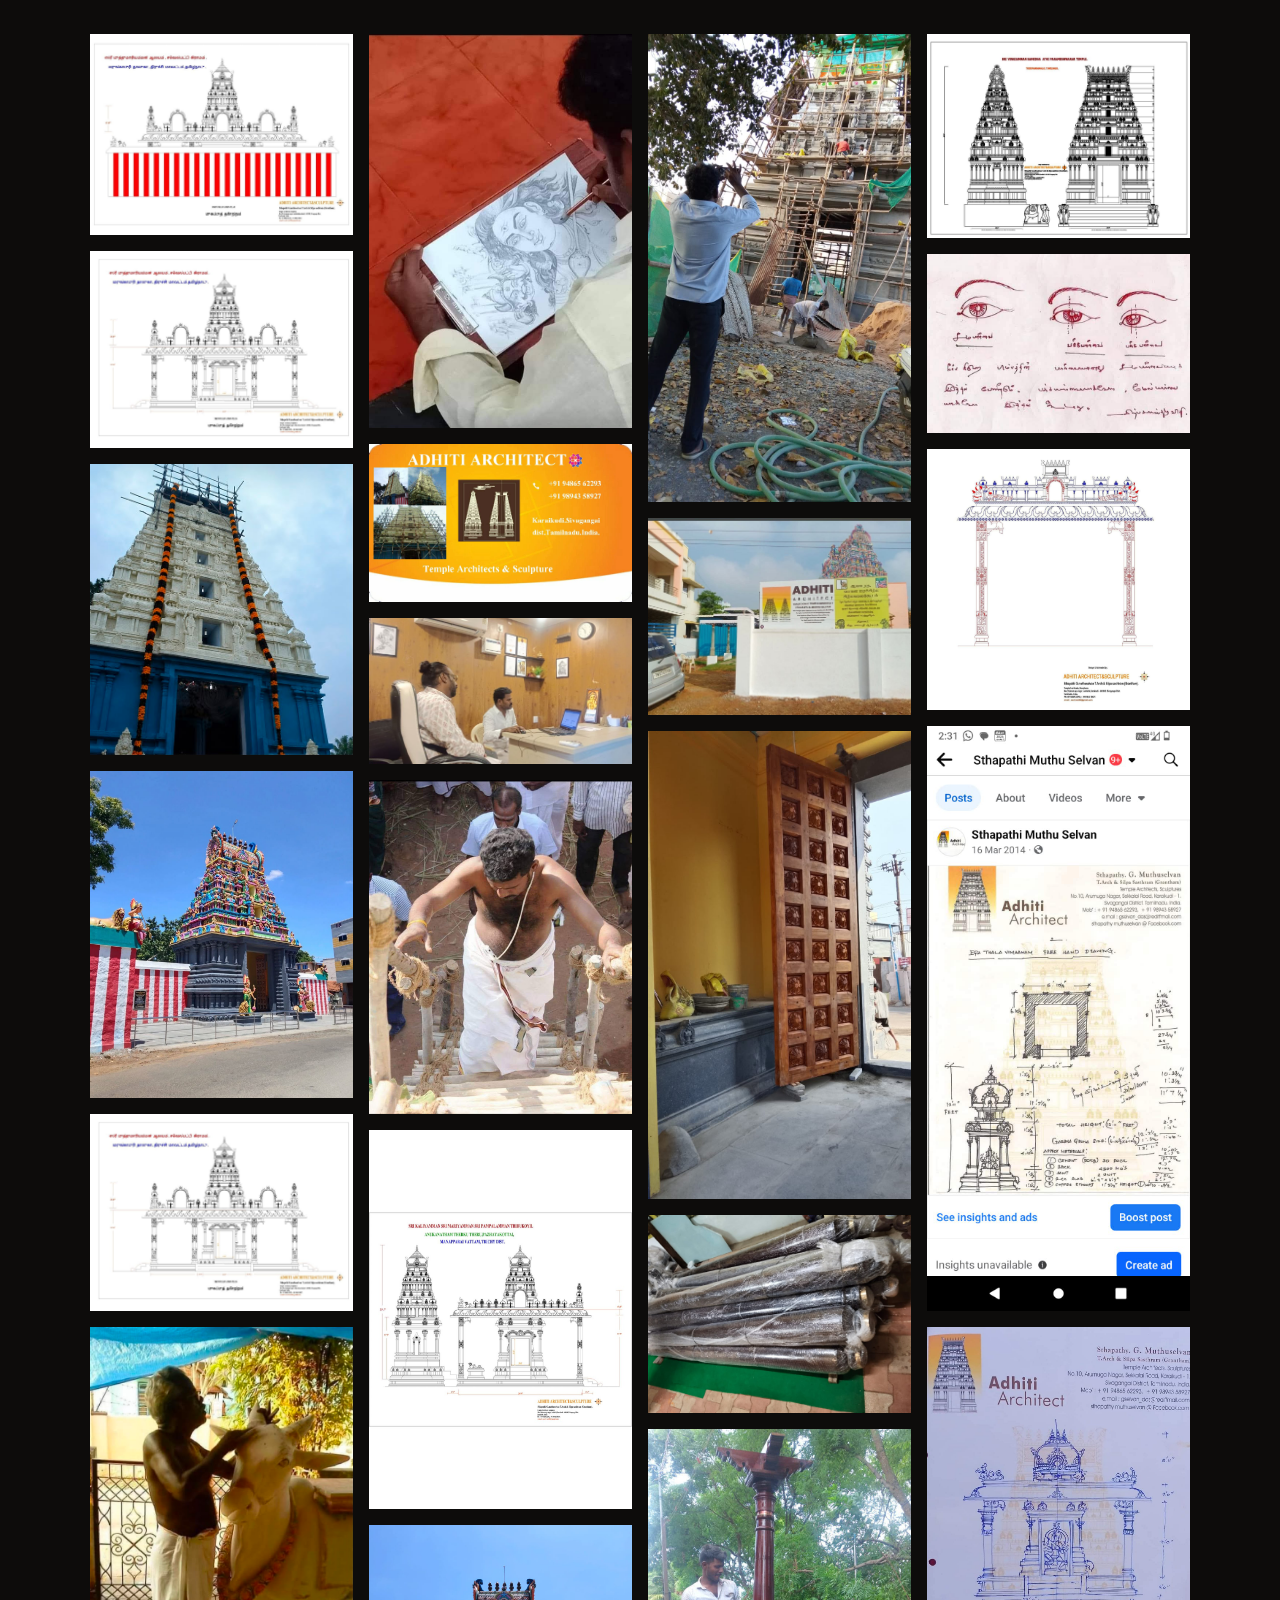
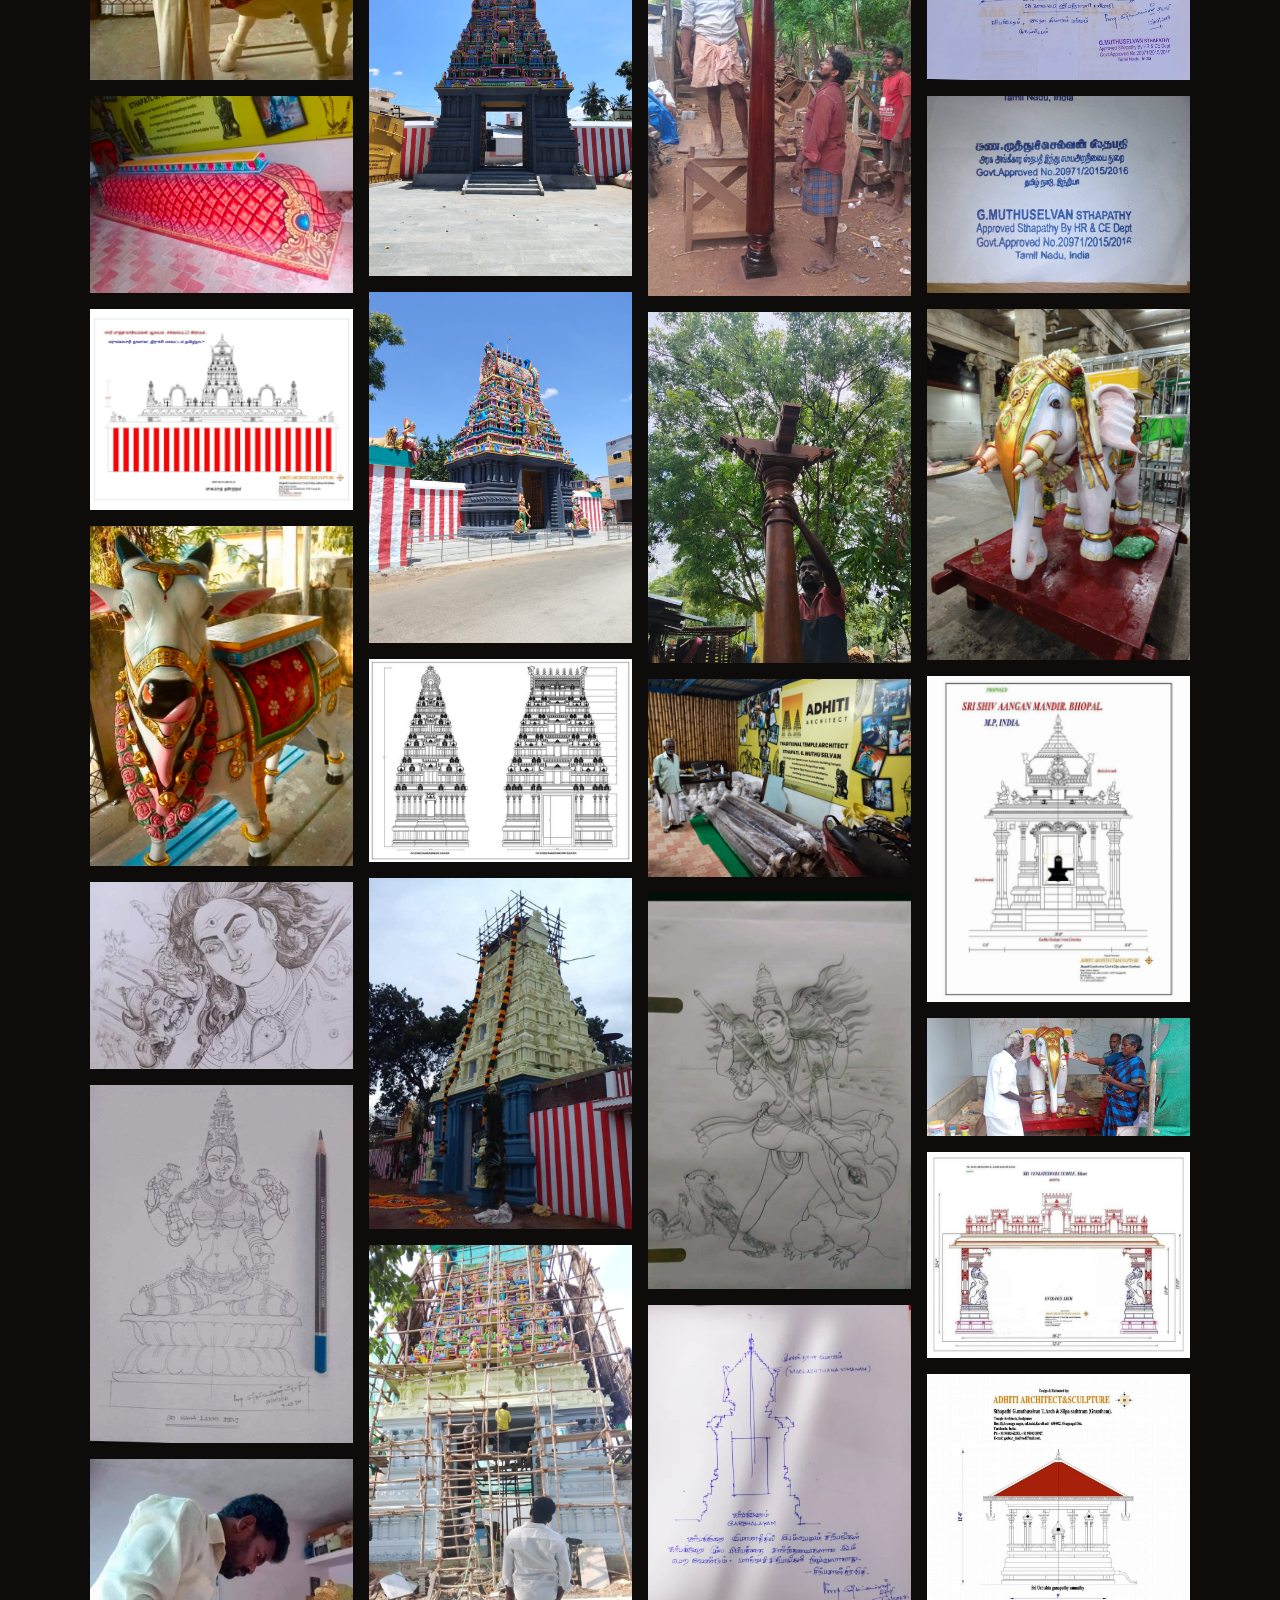
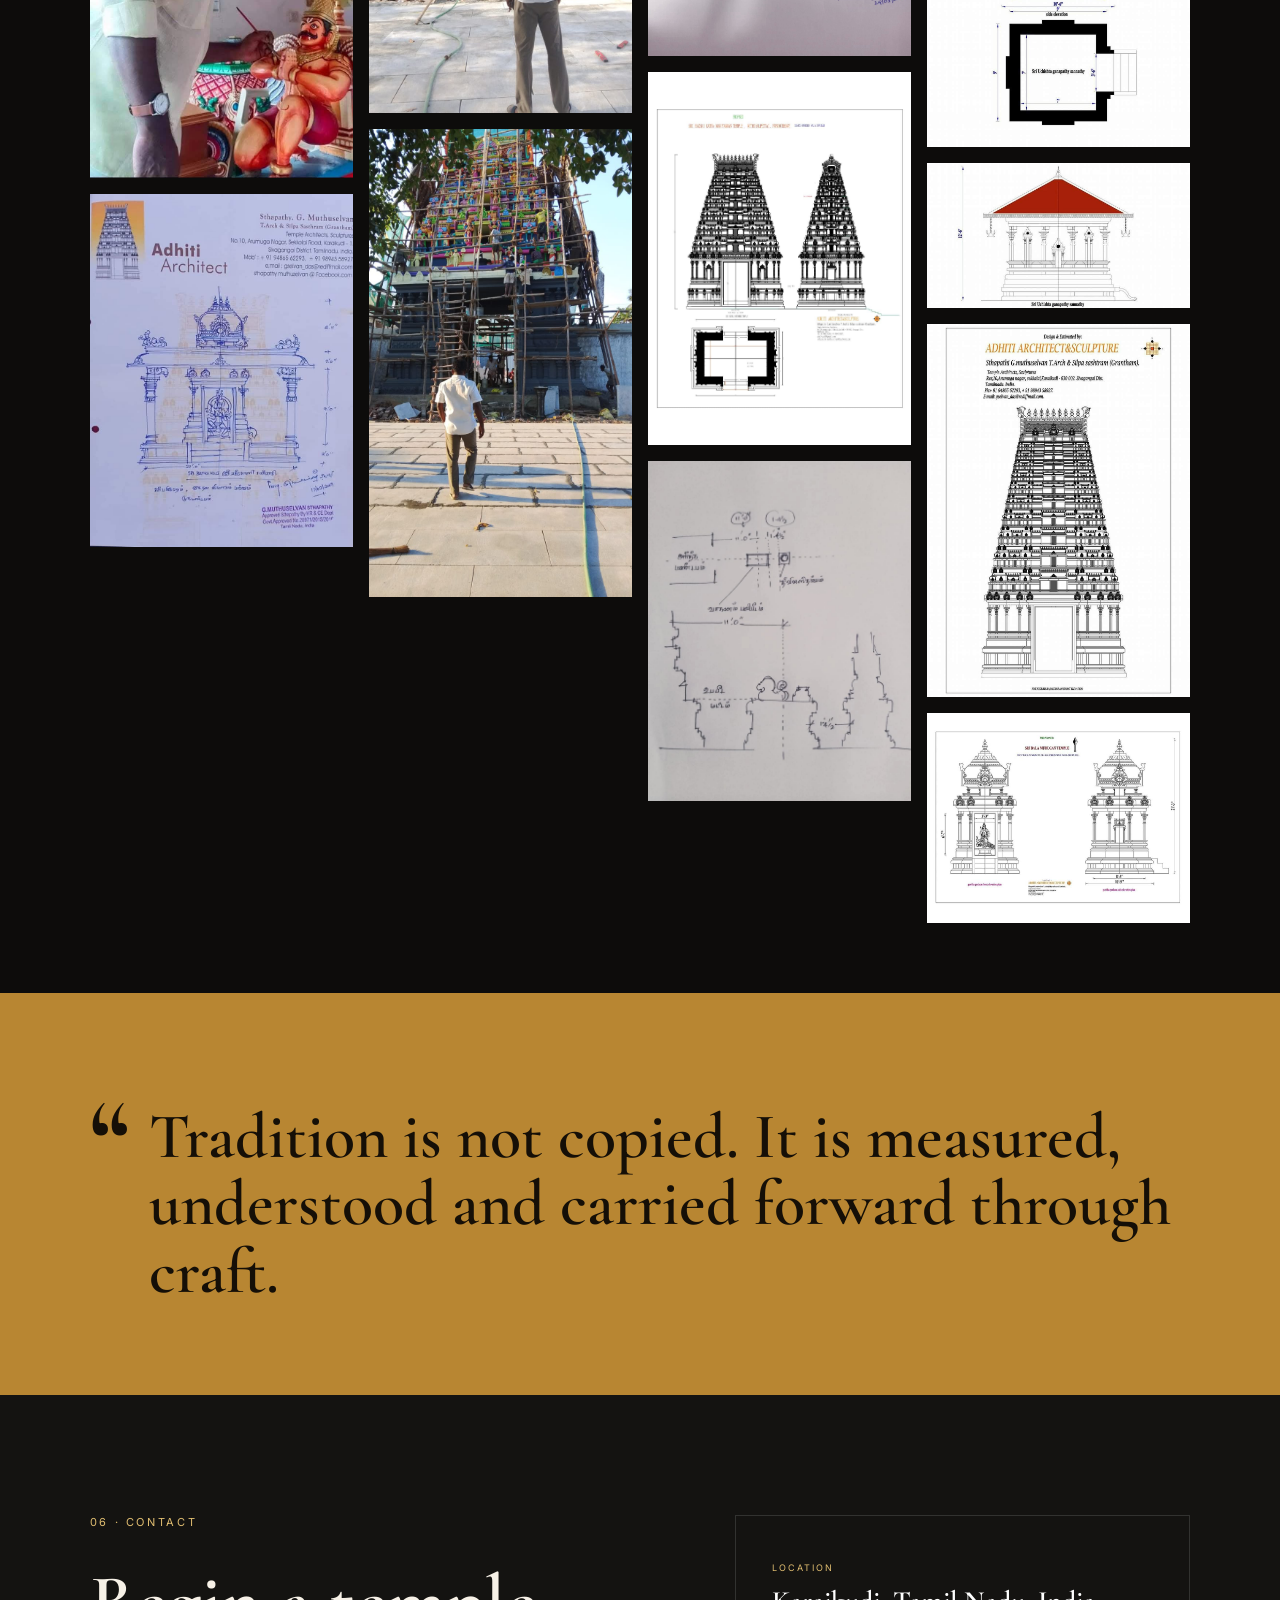
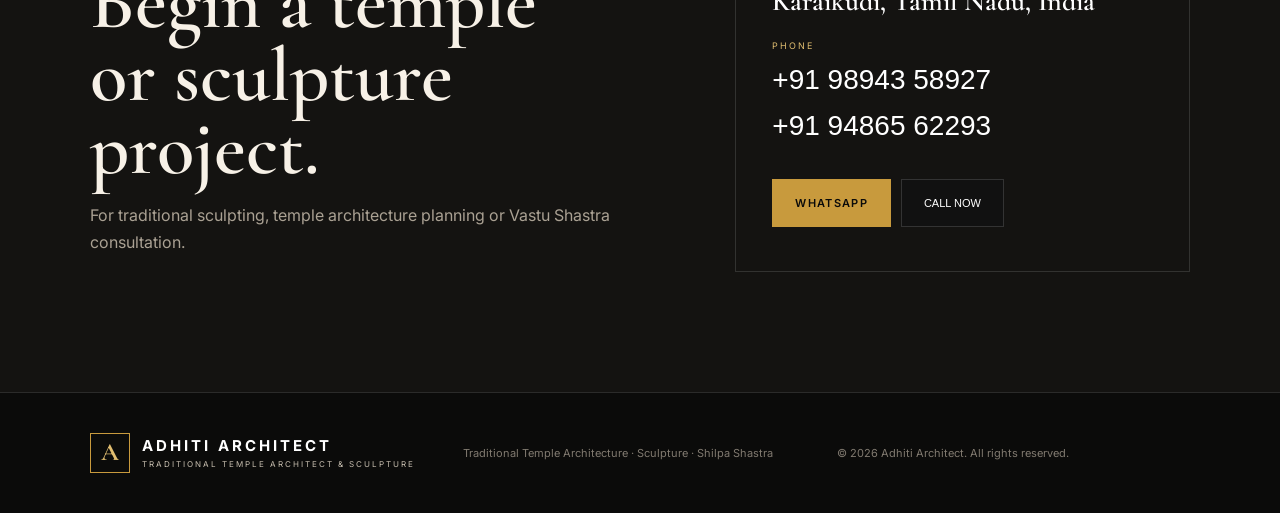
==== commit 5336dbad: "Update index.html" ====
--- a/index.html
+++ b/index.html
@@ -215,7 +215,7 @@
     </section>
   </main>
 
-  <footer><div class="brand footer-brand"><span class="brand-mark">A</span><span><b>ADHITI ARCHITECT</b><b>ADHITI ARCHITECT</b><small>TRADITIONAL TEMPLE ARCHITECT & SCULPTURE</small></span></div><p>Traditional Temple Architecture · Sculpture · Shilpa Shastra</p><p>© <span id="year"></span> Adhiti Architect. All rights reserved.</p></footer>
+  <footer><div class="brand footer-brand"><span class="brand-mark">A</span><span><b>ADHITI ARCHITECT</b><small>TRADITIONAL TEMPLE ARCHITECT & SCULPTURE</small></span></div><p>Traditional Temple Architecture · Sculpture · Shilpa Shastra</p><p>© <span id="year"></span> Adhiti Architect. All rights reserved.</p></footer>
 
   <div class="lightbox" id="lightbox"><button aria-label="Close">×</button><img alt="Expanded project image"></div>
   <script src="custom-images.js"></script>
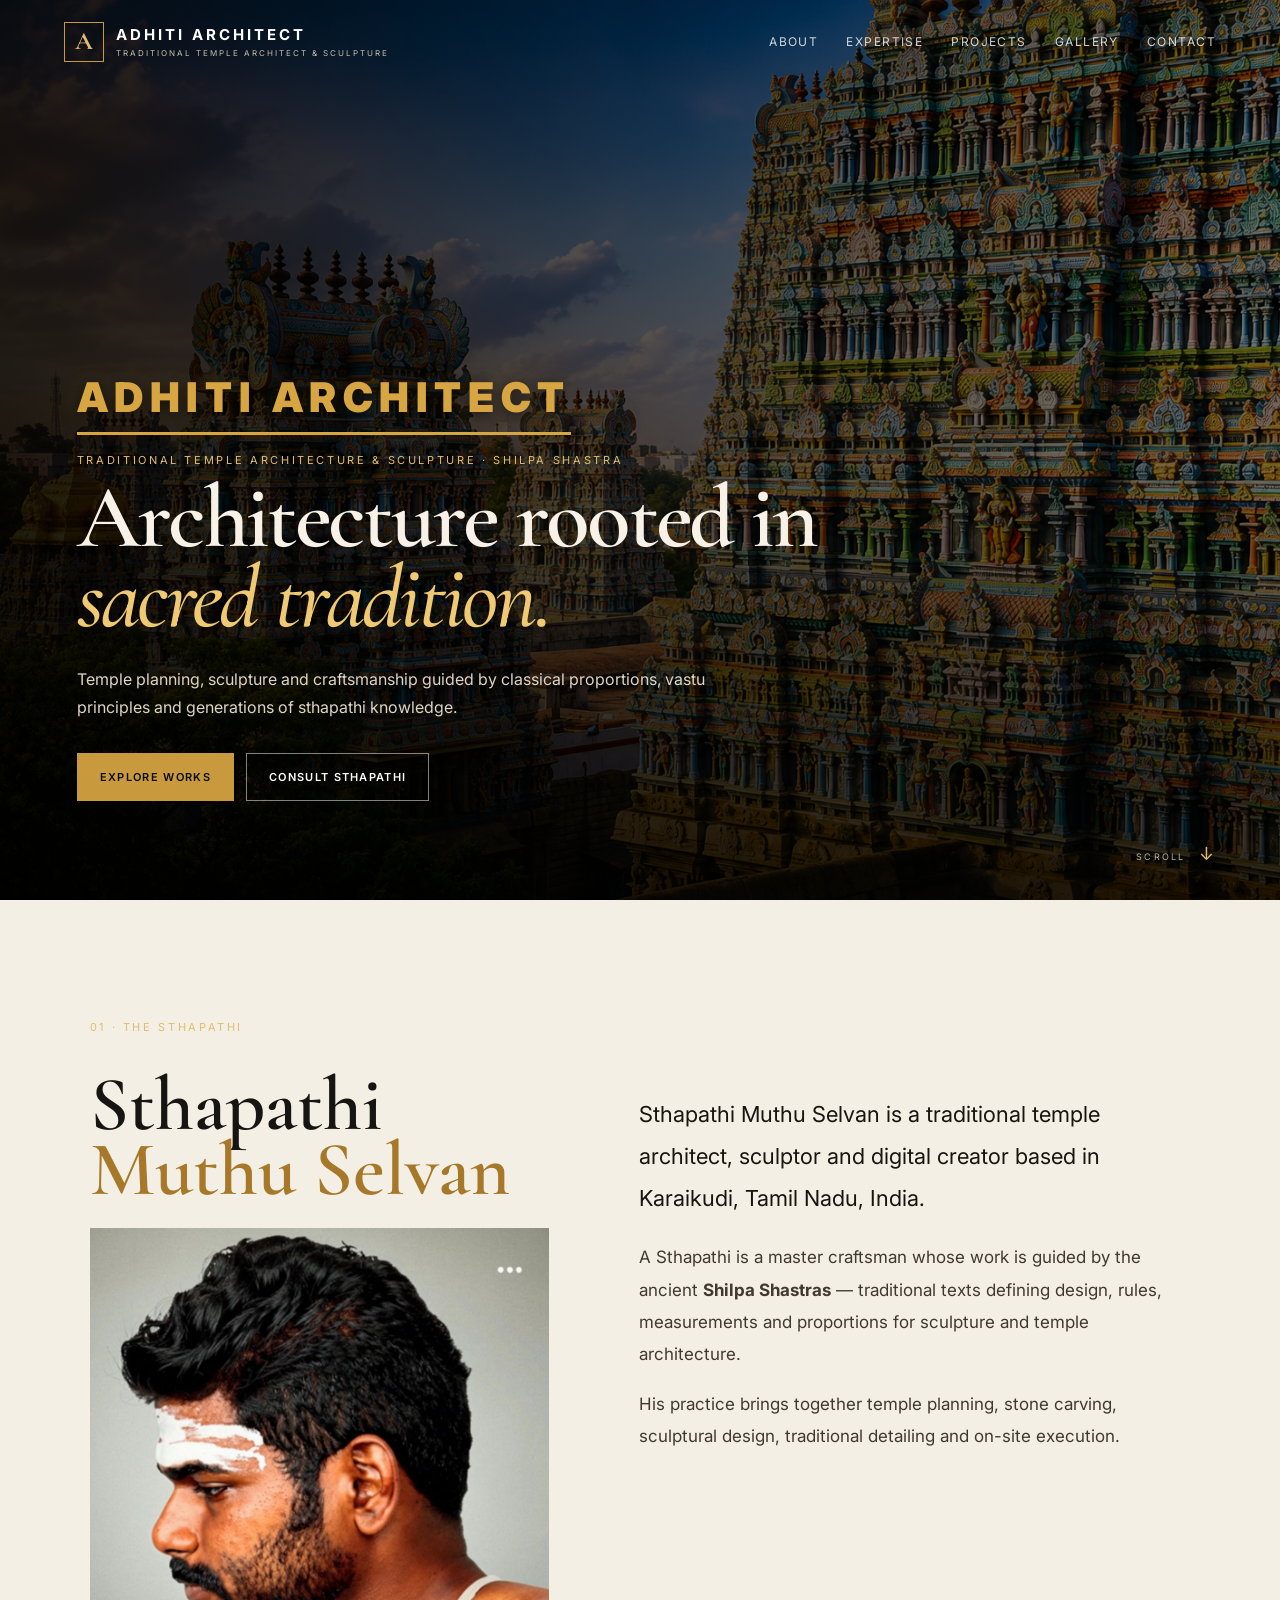
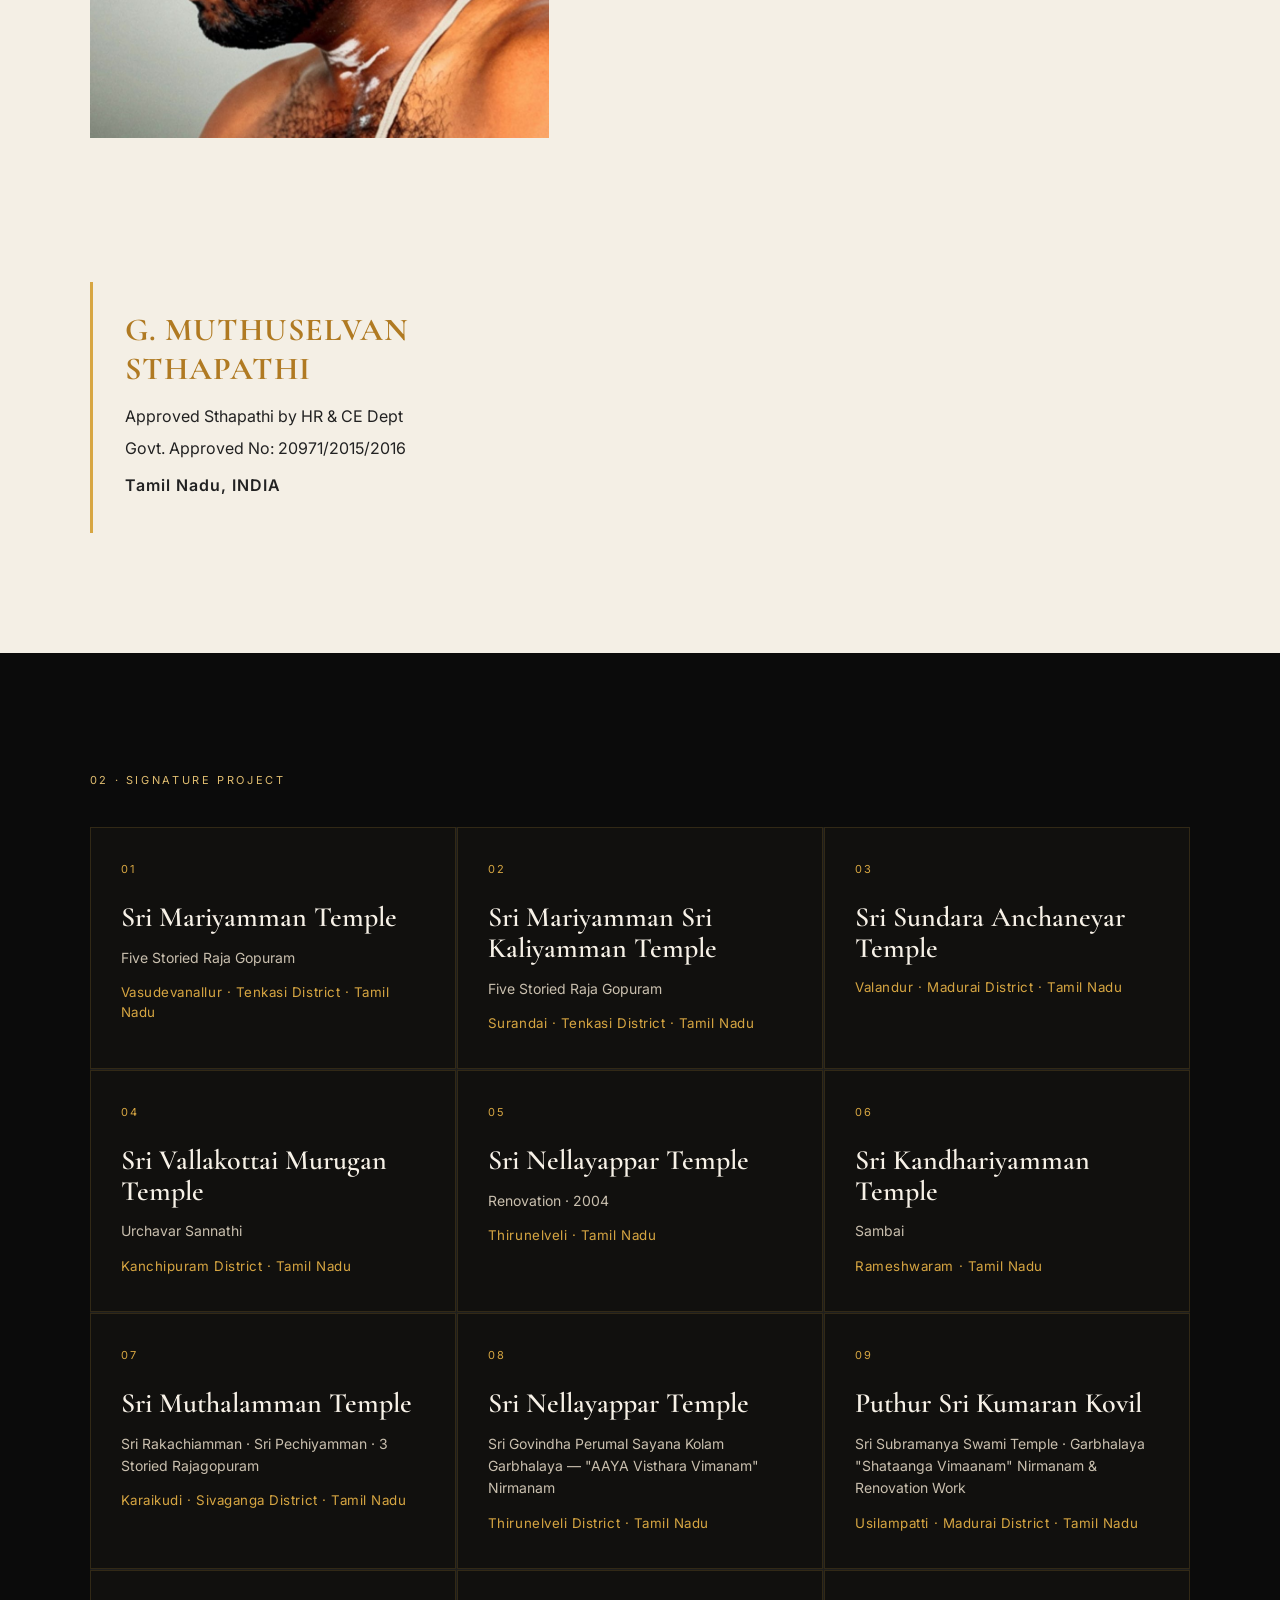
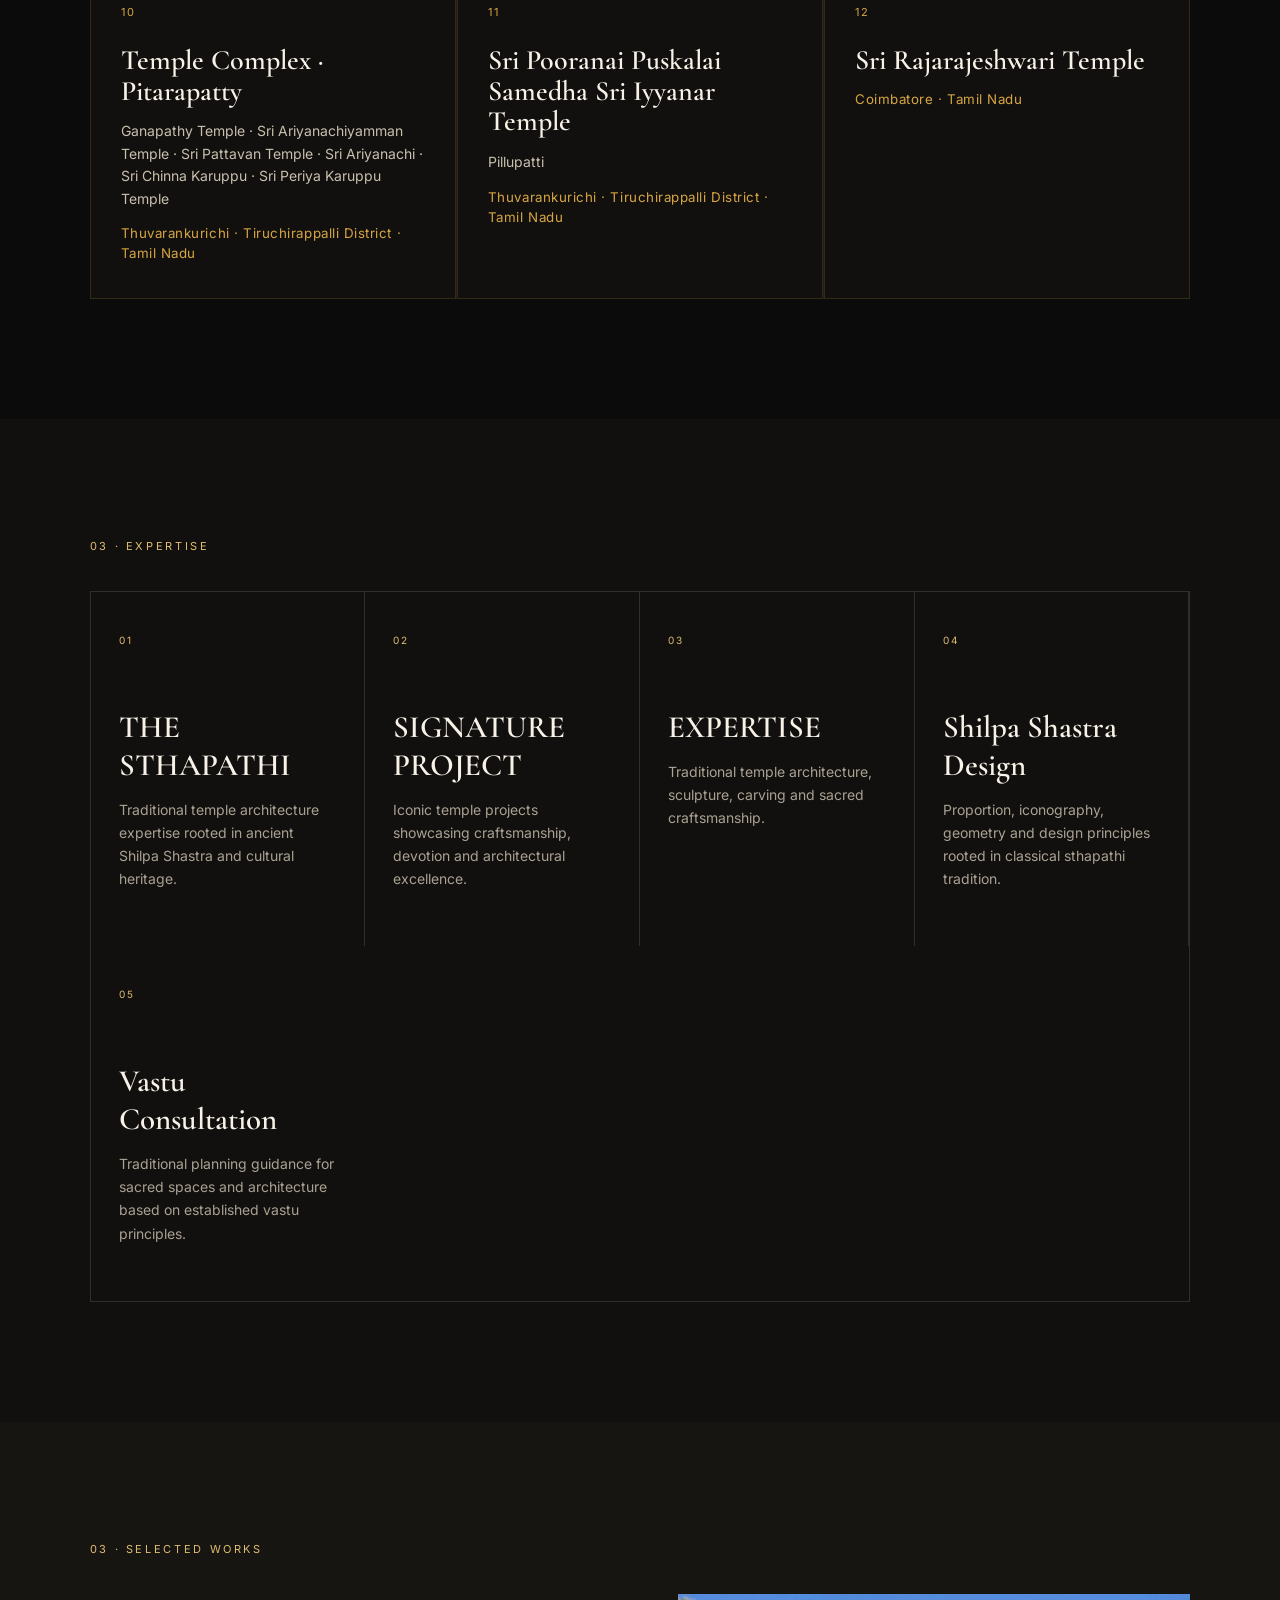
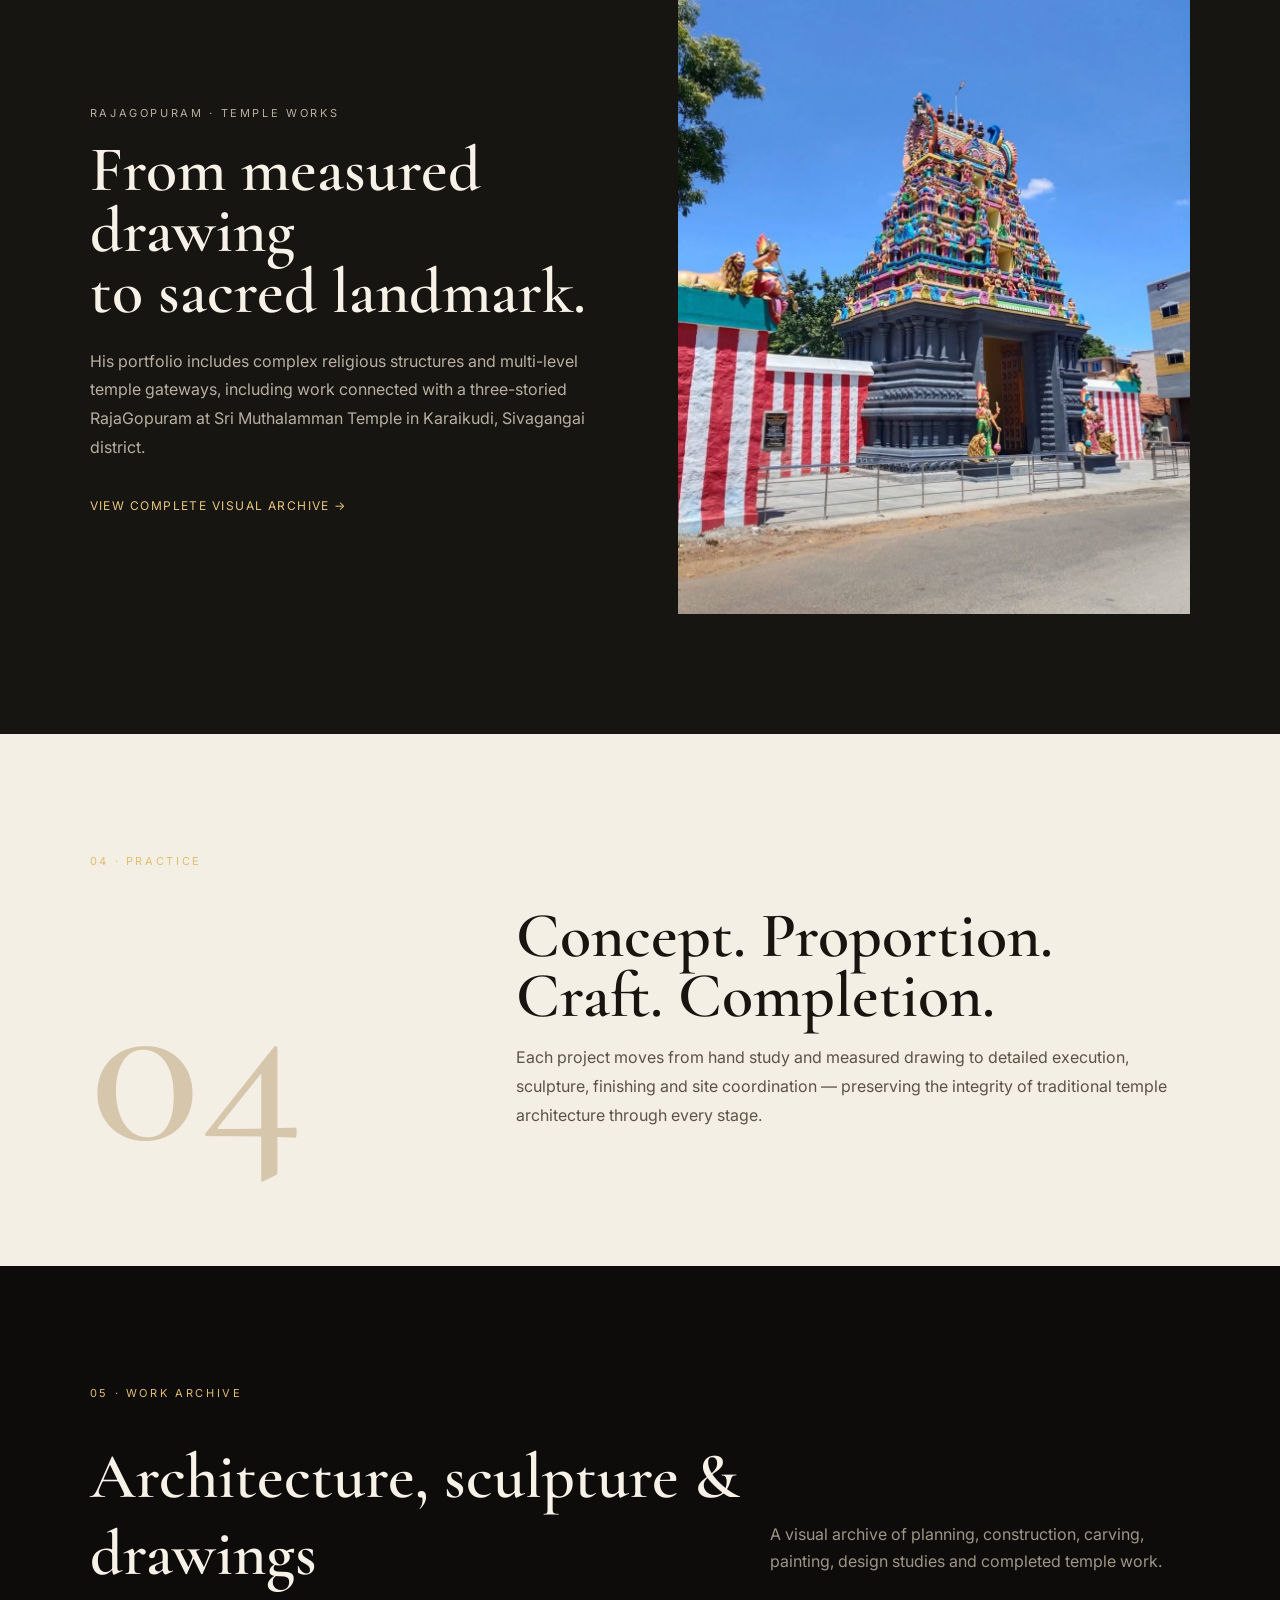
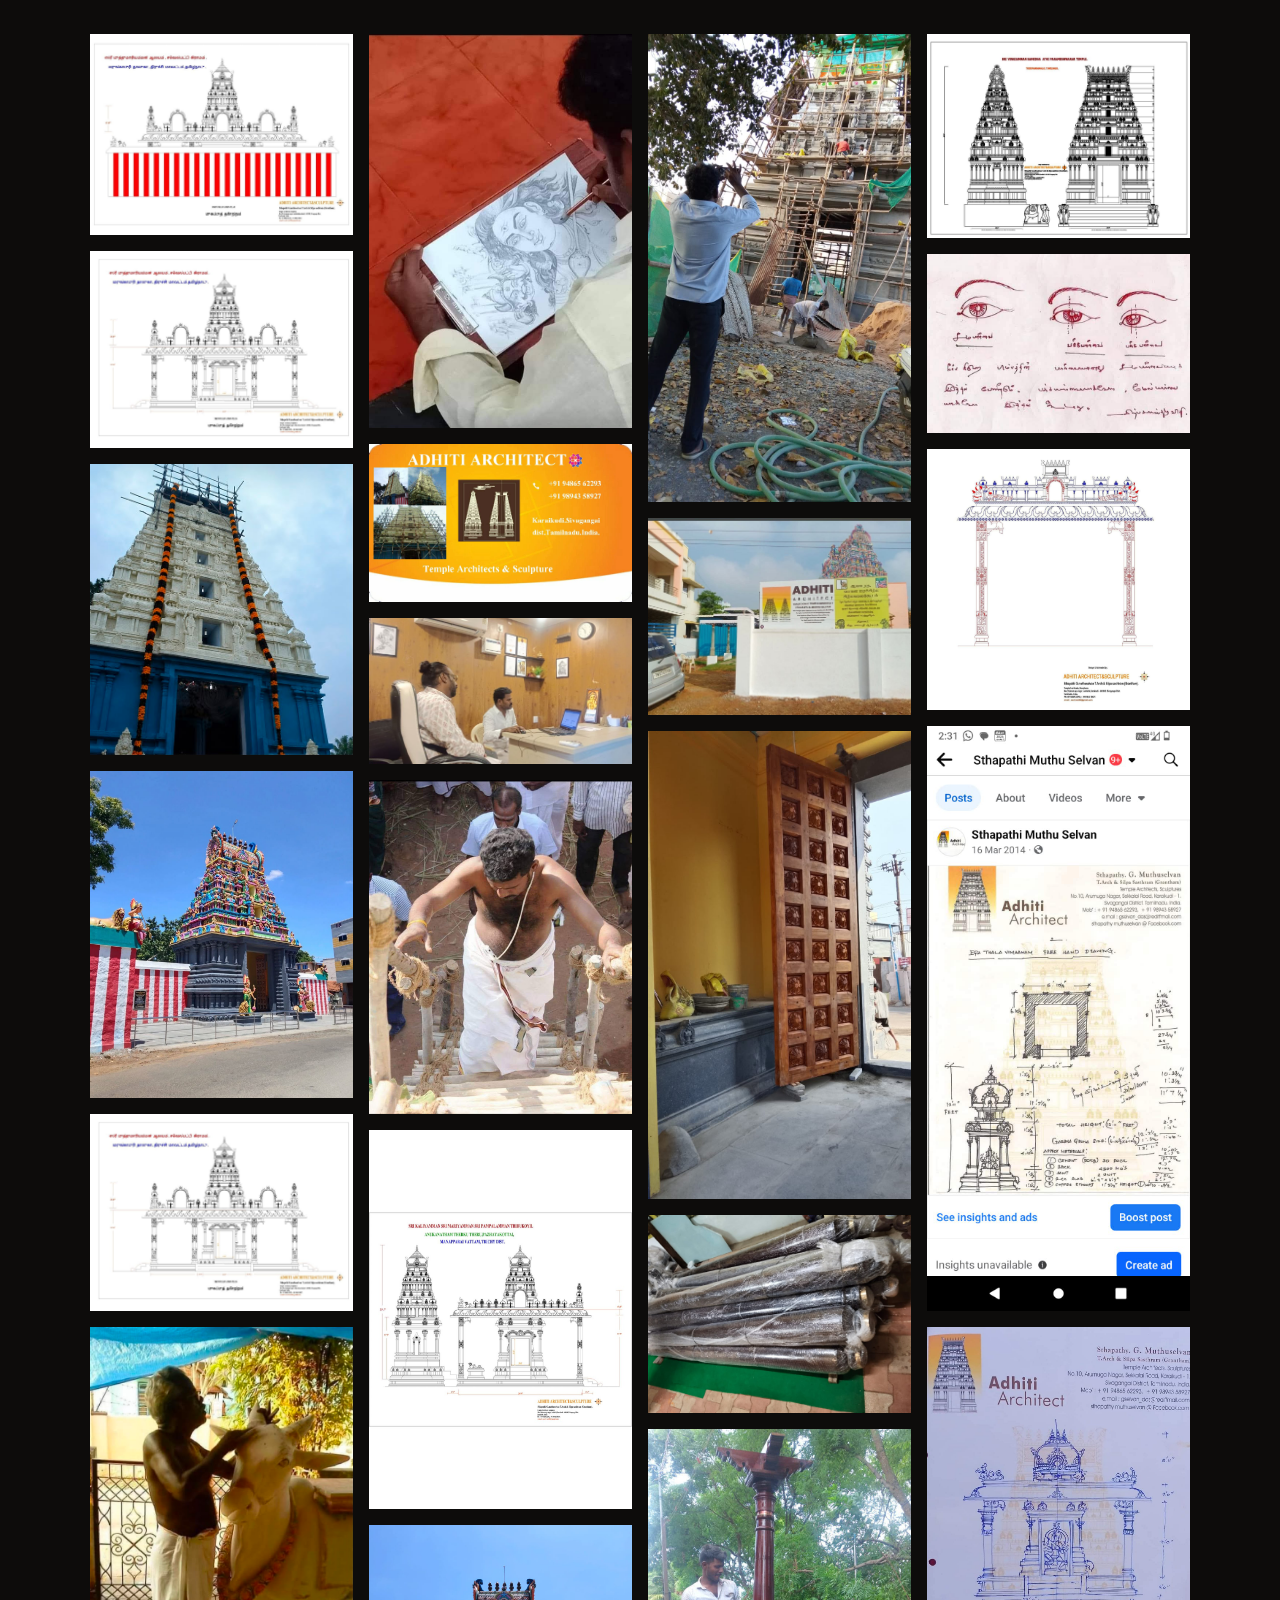
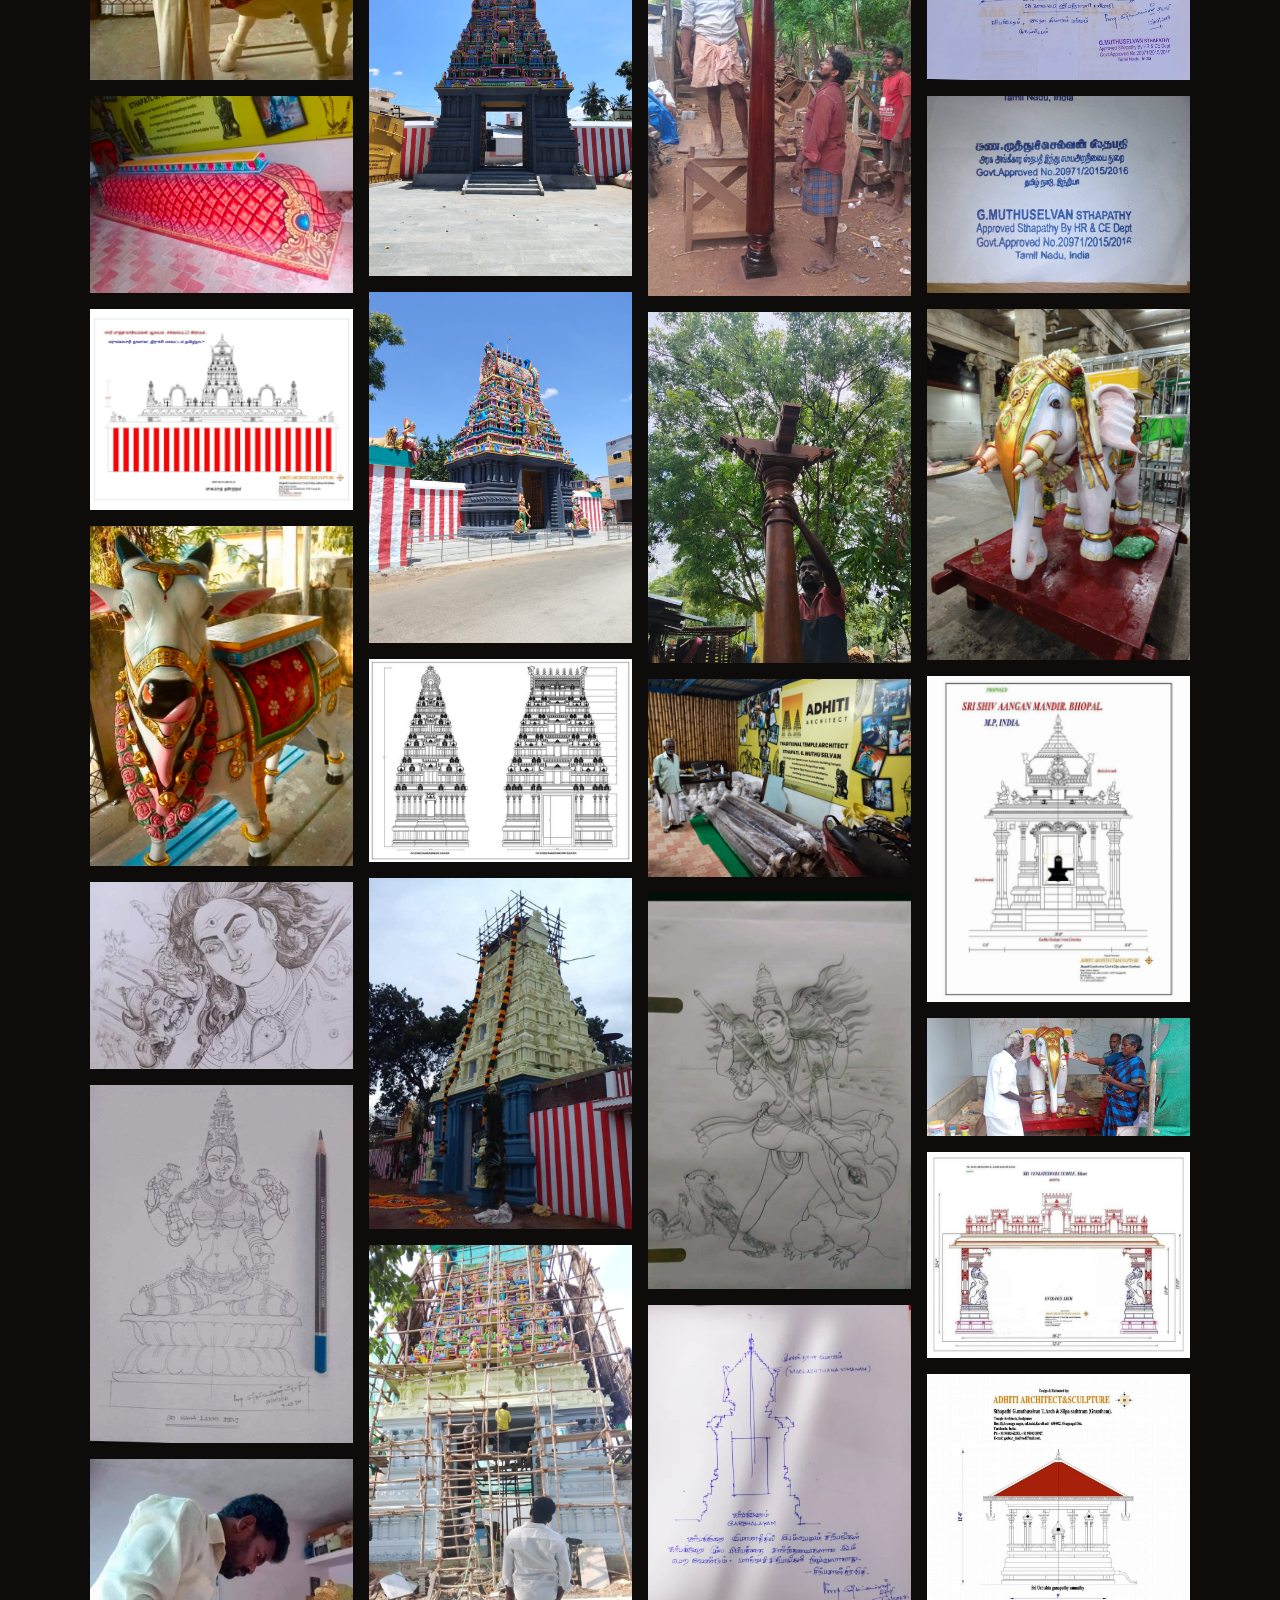
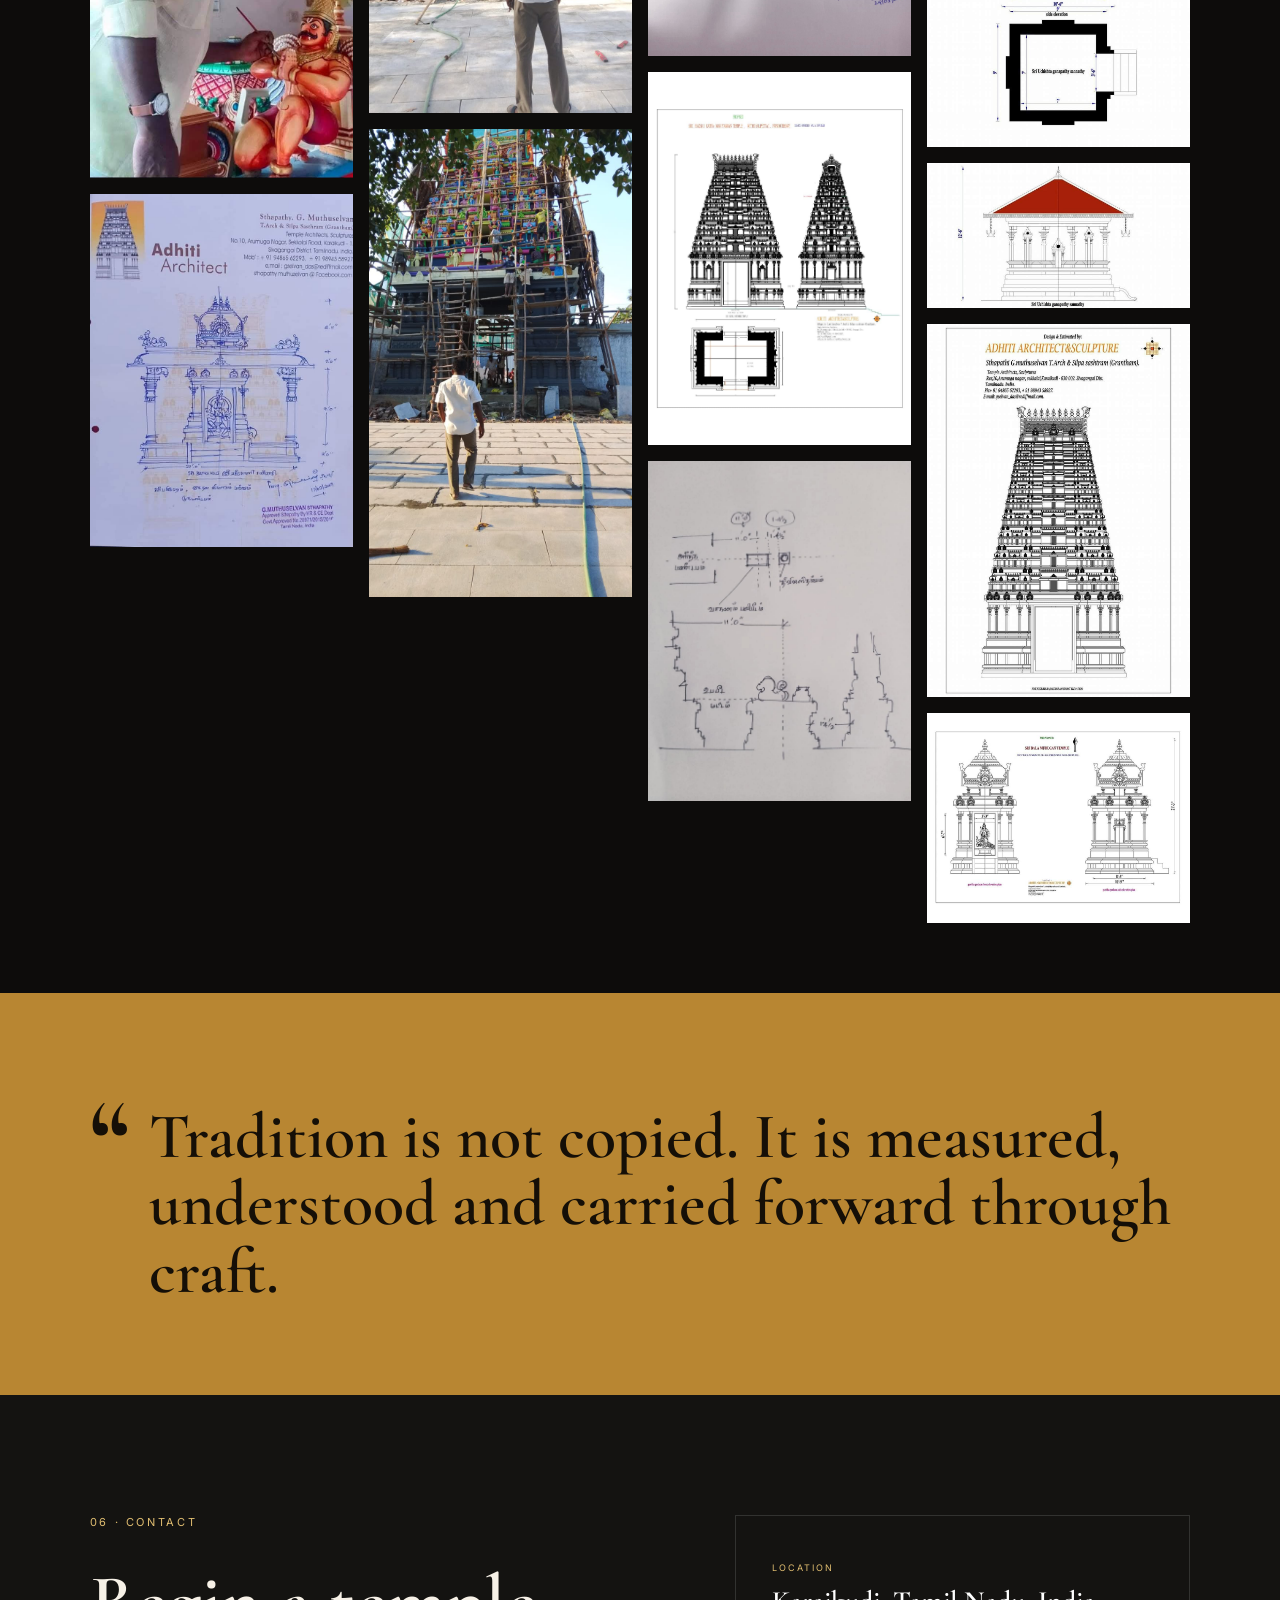
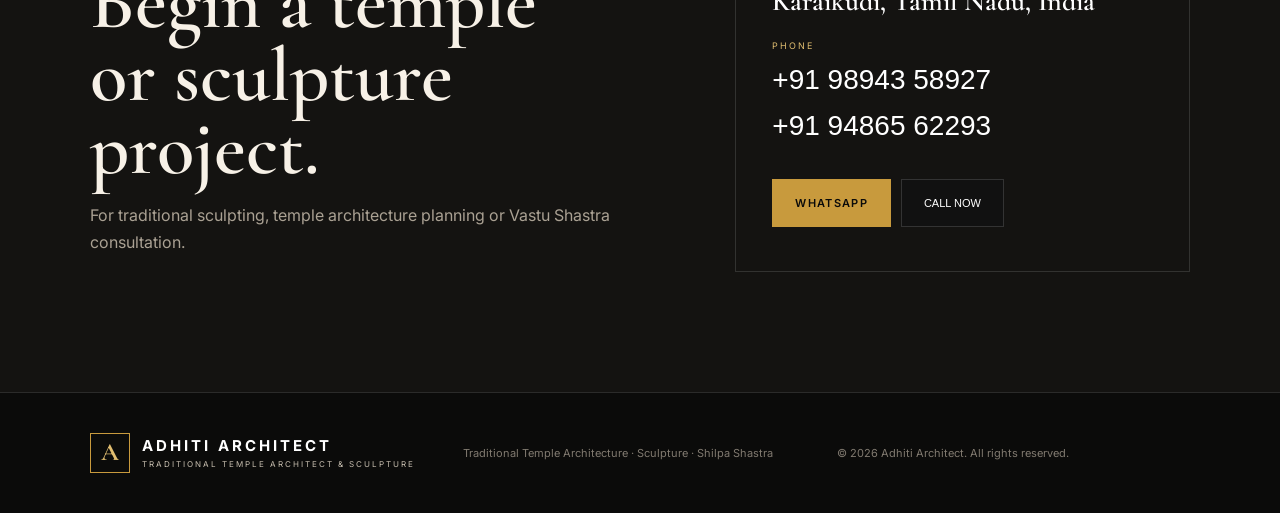
==== commit 7314499f: "Update index.html" ====
--- a/index.html
+++ b/index.html
@@ -24,7 +24,7 @@
       <div class="hero-shade"></div>
       <div class="hero-content reveal">
         <h1 class="hero-brand-title">ADHITI ARCHITECT</h1>
-        <p class="eyebrow">Traditional Temple Architecture · Shilpa Shastra</p>
+       <p class="eyebrow">Traditional Temple Architecture &amp; Sculpture · Shilpa Shastra</p>
         <h1>Architecture rooted in<br><em>sacred tradition.</em></h1>
         <p class="hero-copy">Temple planning, sculpture and craftsmanship guided by classical proportions, vastu principles and generations of sthapathi knowledge.</p>
         <div class="hero-actions"><a class="btn gold" href="#projects">Explore Works</a><a class="btn ghost" href="#contact">Consult Sthapathi</a></div>
